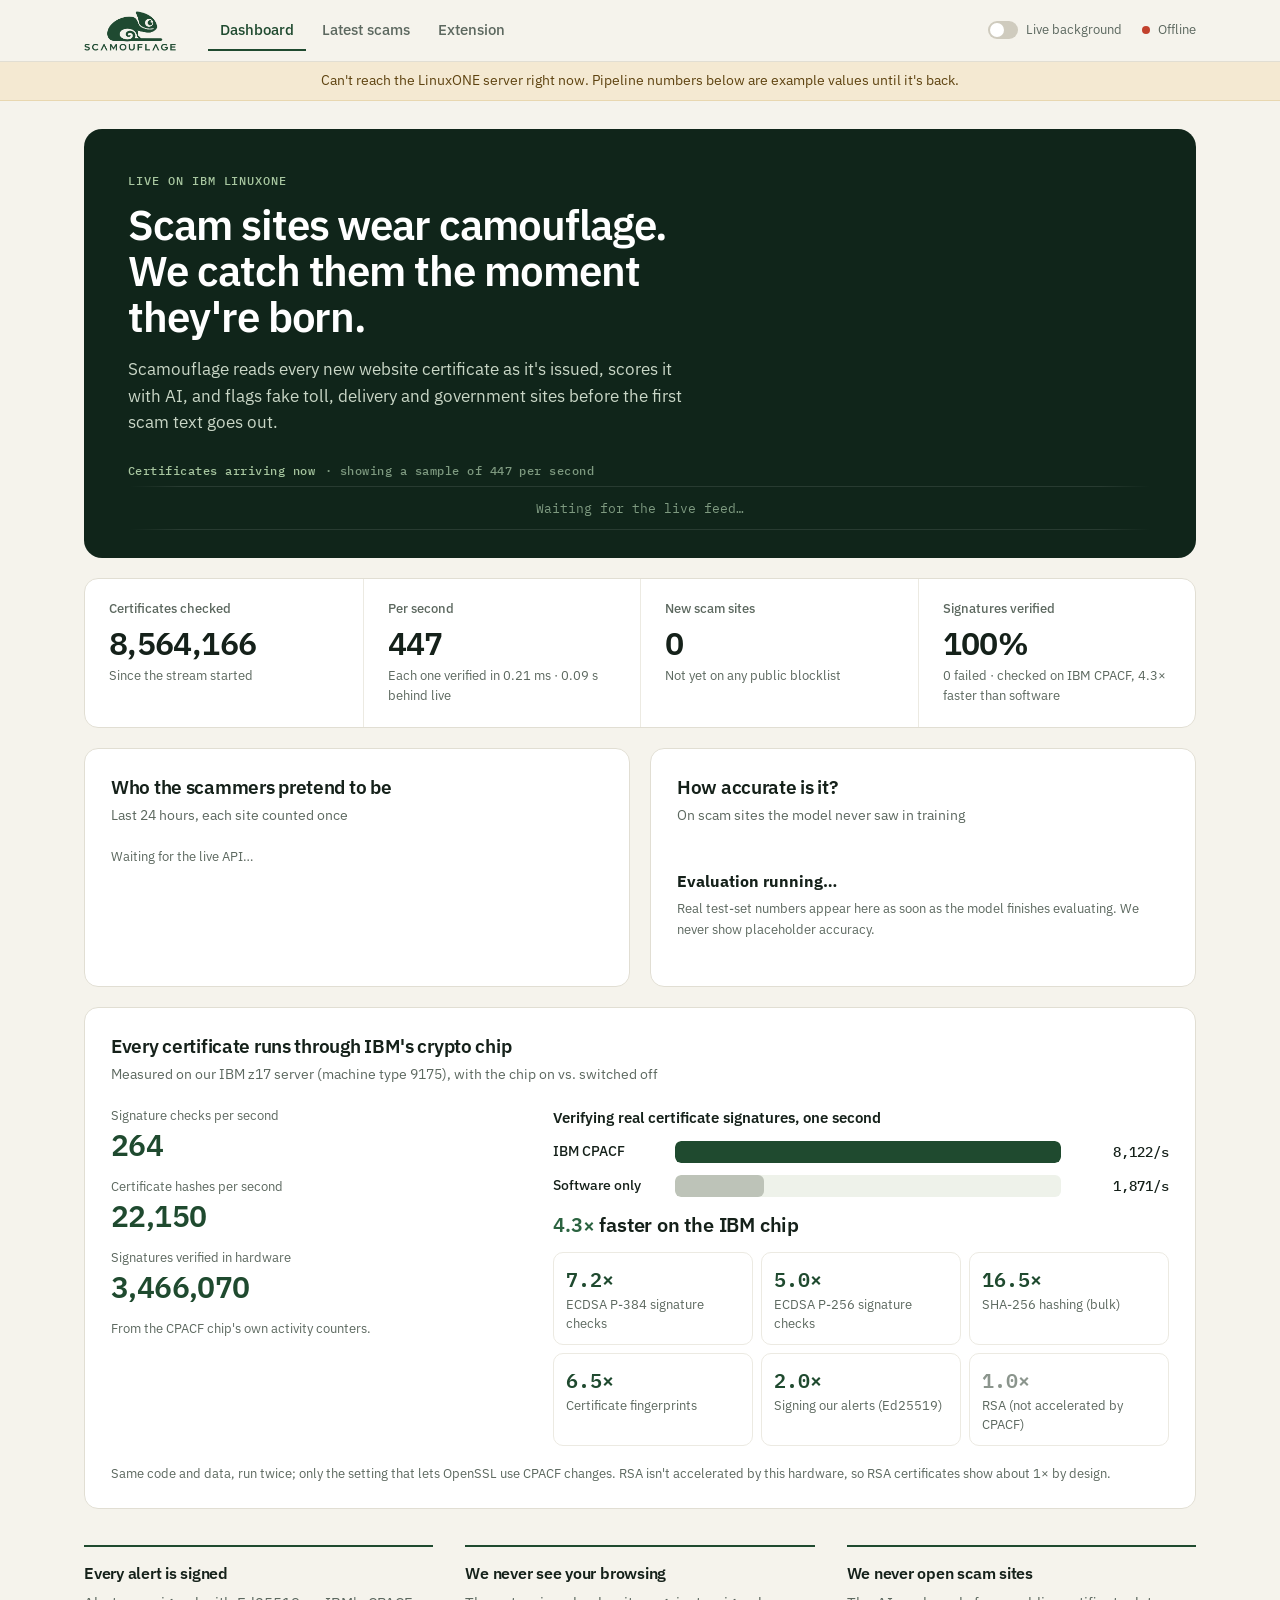
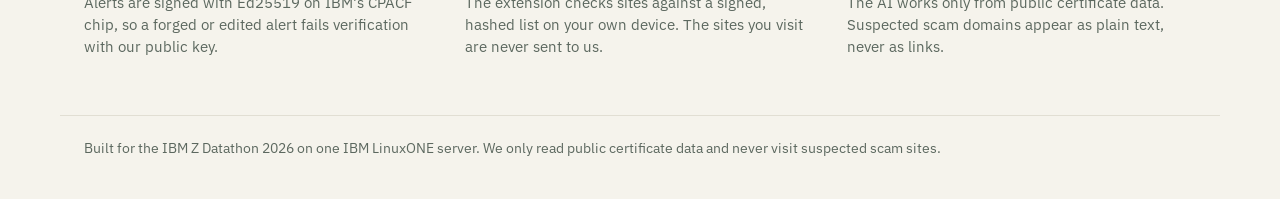
==== dashboard/index.html @ 772601b0 "Dashboard: calmer professional redesign, optional live background Co-authored-by: Cursor <cursoragen" ====
<!doctype html>
<html lang="en">
<head>
  <meta charset="utf-8">
  <meta name="viewport" content="width=device-width, initial-scale=1">
  <title>Scamouflage · Live scam-site detection</title>
  <link rel="preconnect" href="https://fonts.googleapis.com">
  <link rel="preconnect" href="https://fonts.gstatic.com" crossorigin>
  <link href="https://fonts.googleapis.com/css2?family=IBM+Plex+Mono:wght@400;500;600&family=IBM+Plex+Sans:wght@400;500;600;700&display=swap" rel="stylesheet">
  <link rel="stylesheet" href="style.css">
</head>
<body>

<canvas id="wallpaper" class="wallpaper" aria-hidden="true"></canvas>

<header class="topbar">
  <div class="topbar-inner">
    <a class="brand" href="#dashboard" aria-label="Scamouflage home">
      <img src="logo.png" alt="Scamouflage" class="brand-logo" onerror="this.style.display='none'; this.nextElementSibling.hidden=false;">
      <span class="brand-word" hidden>SCAMOUFLAGE</span>
    </a>
    <nav class="tabs" role="tablist" aria-label="Sections">
      <button class="tab-btn" data-tab="dashboard" role="tab">Dashboard</button>
      <button class="tab-btn" data-tab="catches" role="tab">Latest scams</button>
      <button class="tab-btn" data-tab="extension" role="tab">Extension</button>
    </nav>
    <div class="topbar-right">
      <label class="wp-toggle" title="Animated background">
        <input type="checkbox" id="wallpaper-toggle">
        <span class="wp-switch" aria-hidden="true"></span>
        <span>Live background</span>
      </label>
      <div class="status" id="status" title="Connection to the LinuxONE server">
        <span class="dot"></span><span id="status-text">Connecting…</span>
      </div>
    </div>
  </div>
</header>

<div class="offline-banner" id="offline-banner" role="status" hidden>
  Can't reach the LinuxONE server right now. Pipeline numbers below are example values until it's back.
</div>

<main>

  <!-- ============ DASHBOARD ============ -->
  <section class="tab-panel" id="panel-dashboard">

    <section class="hero">
      <div class="hero-copy">
        <p class="eyebrow">Live on IBM LinuxONE</p>
        <h1>Scam sites wear camouflage. We catch them the moment they're born.</h1>
        <p class="lede">Scamouflage reads every new website certificate as it's issued, scores it with AI, and flags fake toll, delivery and government sites before the first scam text goes out.</p>
      </div>

      <article class="catch-card" id="catch-card" hidden aria-live="polite">
        <div class="cc-top">
          <span class="cc-label" id="cc-label">New scam caught</span>
          <span class="cc-time" id="cc-time"></span>
          <span class="tag tag-demo" id="cc-demo" hidden>Demo replay</span>
        </div>
        <div class="cc-main">
          <div class="score-pill high" id="cc-score">–</div>
          <div class="cc-domain" id="cc-domain"></div>
        </div>
        <div class="reasons" id="cc-reasons"></div>
        <div class="cc-foot">
          <span id="cc-stage"></span>
          <span class="seal" id="cc-seal" hidden>Signed on IBM CPACF</span>
          <a id="cc-crtsh" href="#" target="_blank" rel="noopener noreferrer">Certificate record ↗</a>
        </div>
      </article>

      <section class="firehose" aria-label="Live certificate stream">
        <div class="fh-head">
          <span>Certificates arriving now</span>
          <span class="fh-rate" id="fh-rate"></span>
          <span class="tag tag-demo" id="fh-demo" hidden>Demo replay</span>
        </div>
        <div class="fh-strip" id="fh-strip" aria-hidden="true">
          <div class="fh-track" id="fh-track"></div>
          <p class="fh-wait" id="fh-wait">Waiting for the live feed…</p>
        </div>
      </section>
    </section>

    <section class="stats" aria-label="Pipeline">
      <div class="stat">
        <p class="stat-label">Certificates checked</p>
        <p class="stat-value" id="stat-checked">–</p>
        <p class="stat-sub">Since the stream started</p>
      </div>
      <div class="stat">
        <p class="stat-label">Per second</p>
        <p class="stat-value" id="stat-rate">–</p>
        <p class="stat-sub" id="stat-rate-sub">Live from public certificate logs</p>
      </div>
      <div class="stat stat-alert">
        <p class="stat-label">New scam sites</p>
        <p class="stat-value" id="stat-new">–</p>
        <p class="stat-sub" id="stat-known">Not yet on any public blocklist</p>
      </div>
      <div class="stat">
        <p class="stat-label">Signatures verified</p>
        <p class="stat-value" id="stat-hw">–</p>
        <p class="stat-sub" id="stat-hw-sub">Each checked against its issuer</p>
      </div>
    </section>

    <div class="grid-2">
      <article class="card">
        <header class="card-head">
          <h2>Who the scammers pretend to be</h2>
          <p class="card-sub">Last 24 hours, each site counted once</p>
        </header>
        <div id="breakdown" class="breakdown"></div>
      </article>

      <article class="card">
        <header class="card-head">
          <h2>How accurate is it?</h2>
          <p class="card-sub">On scam sites the model never saw in training</p>
        </header>
        <div id="metrics"></div>
      </article>
    </div>

    <article class="card ibm">
      <header class="card-head">
        <h2>Every certificate runs through IBM's crypto chip</h2>
        <p class="card-sub" id="bench-machine">Measured on our server</p>
      </header>

      <div class="ibm-grid">
        <dl class="ibm-live">
          <div>
            <dt>Signature checks per second</dt>
            <dd id="cpacf-verify">–</dd>
          </div>
          <div>
            <dt>Certificate hashes per second</dt>
            <dd id="cpacf-sha">–</dd>
          </div>
          <div>
            <dt>Signatures verified in hardware</dt>
            <dd id="cpacf-total">–</dd>
          </div>
          <p class="fine">From the CPACF chip's own activity counters.</p>
        </dl>

        <div class="compare">
          <p class="compare-title">Verifying real certificate signatures, one second</p>
          <div class="lane">
            <span class="lane-name">IBM CPACF</span>
            <div class="lane-track"><div class="lane-fill on" id="race-on"></div></div>
            <span class="lane-num" id="race-on-num">–</span>
          </div>
          <div class="lane">
            <span class="lane-name">Software only</span>
            <div class="lane-track"><div class="lane-fill off" id="race-off"></div></div>
            <span class="lane-num" id="race-off-num">–</span>
          </div>
          <p class="compare-result"><span id="race-x">–</span> faster on the IBM chip</p>
          <div class="speed-list" id="speed-list"></div>
        </div>
      </div>

      <p class="fine">Same code and data, run twice; only the setting that lets OpenSSL use CPACF changes. RSA isn't accelerated by this hardware, so RSA certificates show about 1× by design.</p>
    </article>

    <section class="trust" aria-label="How we keep it safe">
      <div>
        <h3>Every alert is signed</h3>
        <p>Alerts are signed with Ed25519 on IBM's CPACF chip, so a forged or edited alert fails verification with our public key.</p>
      </div>
      <div>
        <h3>We never see your browsing</h3>
        <p>The extension checks sites against a signed, hashed list on your own device. The sites you visit are never sent to us.</p>
      </div>
      <div>
        <h3>We never open scam sites</h3>
        <p>The AI works only from public certificate data. Suspected scam domains appear as plain text, never as links.</p>
      </div>
    </section>
  </section>

  <!-- ============ LATEST SCAMS ============ -->
  <section class="tab-panel" id="panel-catches" hidden>
    <div class="section-head">
      <div>
        <h2>Latest scams</h2>
        <p>The 15 newest fake toll, delivery and government sites our AI flagged. Shown as plain text: we never open these sites, so you never have to.</p>
      </div>
      <button id="refresh-btn" class="btn btn-ghost" type="button">↻ Refresh</button>
    </div>

    <div class="legend">
      <span class="legend-item"><i class="swatch high"></i>90–100 very likely a scam</span>
      <span class="legend-item"><i class="swatch mid"></i>75–89 very suspicious</span>
      <span class="legend-item"><i class="swatch low"></i>below 75 worth a look</span>
    </div>

    <section class="catch-group" id="group-new" hidden>
      <h3>New catches <span class="group-count" id="count-new">0</span></h3>
      <p class="card-sub">Not on any public scam list when we flagged them.</p>
      <ol id="list-new" class="catch-list"></ol>
    </section>
    <section class="catch-group" id="group-known" hidden>
      <h3>Known scams <span class="group-count" id="count-known">0</span></h3>
      <p class="card-sub">Already on a public scam list when we saw the certificate.</p>
      <ol id="list-known" class="catch-list"></ol>
    </section>
    <p class="empty" id="catch-empty" hidden>Loading…</p>
  </section>

  <!-- ============ EXTENSION ============ -->
  <section class="tab-panel" id="panel-extension" hidden>
    <div class="ext-hero">
      <div class="ext-copy">
        <p class="eyebrow">Free Chrome extension</p>
        <h2>Get warned before you pay a fake toll.</h2>
        <p class="lede">Tap a link in a "you owe a toll" or "your package is held" text, and Scamouflage shows a full-page warning before you can pay, with the reasons the site looks fake. Every check happens on your own device.</p>
        <div class="ext-btns">
          <button id="howto-btn" class="btn btn-primary" type="button">How to install</button>
          <a id="install-btn" class="btn btn-ghost" href="#" target="_blank" rel="noopener" hidden>Download the extension</a>
        </div>
      </div>

      <figure class="ext-shot">
        <img id="ext-shot-img" src="extension-screenshot.png" alt="The Scamouflage warning page" onerror="this.closest('figure').hidden = true;">
        <figcaption>The warning page, shown before a flagged site can be used</figcaption>
      </figure>
    </div>

    <article class="card install" id="install-steps">
      <h3>Install it in Chrome</h3>
      <ol class="install-list">
        <li>Download the <code>extension</code> folder from our project.</li>
        <li>Open <code>chrome://extensions</code> and turn on <strong>Developer mode</strong>.</li>
        <li>Click <strong>Load unpacked</strong> and choose the <code>extension</code> folder.</li>
        <li>Pin Scamouflage to your toolbar.</li>
      </ol>
      <p class="fine">The extension downloads a signed list every 30 minutes and rejects any list that's tampered with or older than the one it has. Demo mode flags a harmless local test page, so a demo never opens a real scam site.</p>
    </article>
  </section>

</main>

<footer class="footer">
  <p>Built for the IBM Z Datathon 2026 on one IBM LinuxONE server. We only read public certificate data and never visit suspected scam sites.</p>
</footer>

<script src="wallpaper.js"></script>
<script src="app.js"></script>
</body>
</html>
---- dashboard/style.css ----
/* Scamouflage dashboard.
 * One family (IBM Plex), one brand color (chameleon forest green), red only for scams.
 * Motion is limited to things that report state: the live ticker, a caught scam, and the
 * optional live background. Everything else is still.
 */
:root {
  --paper:      #F5F3EC;   /* page */
  --surface:    #FFFFFF;
  --ink:        #15211A;
  --muted:      #5C685F;
  --faint:      #8B958D;
  --line:       #E1DED3;
  --line-soft:  #ECEAE2;

  --forest:     #1F4A2F;   /* brand */
  --forest-2:   #2B6340;
  --forest-ink: #10251A;   /* hero band */
  --leaf:       #A8C7A0;   /* text on dark green */
  --mist:       #EEF2EA;

  --risk:       #C2412D;
  --risk-soft:  #F8E4DE;
  --warn:       #9C6A19;
  --warn-soft:  #F4E9D2;
  --ok:         #2F7A4A;
  --ok-soft:    #E0EFE3;

  --sans: "IBM Plex Sans", "Helvetica Neue", Arial, sans-serif;
  --mono: "IBM Plex Mono", ui-monospace, Menlo, Consolas, monospace;
  --r-lg: 14px;
  --r-md: 10px;
  --r-sm: 6px;
}

* { box-sizing: border-box; }
[hidden] { display: none !important; }
html { scroll-behavior: smooth; }
body {
  margin: 0;
  background: var(--paper);
  color: var(--ink);
  font: 16px/1.55 var(--sans);
  -webkit-font-smoothing: antialiased;
}
a { color: var(--forest-2); }
h1, h2, h3, h4 { margin: 0; font-weight: 600; letter-spacing: -0.015em; color: var(--ink); }
p { margin: 0; }
.fine { font-size: 13px; color: var(--muted); }
.eyebrow {
  font: 500 12px var(--mono);
  letter-spacing: 0.08em;
  text-transform: uppercase;
  color: var(--leaf);
  margin-bottom: 14px;
}

/* ---------- Optional live background ---------- */
.wallpaper {
  position: fixed; inset: 0;
  width: 100%; height: 100%;
  z-index: 0;
  pointer-events: none;
  opacity: 0;
  transition: opacity 0.6s ease;
}
body.wallpaper-on .wallpaper { opacity: 1; }
.topbar, .offline-banner, main, .footer { position: relative; z-index: 1; }

/* ---------- Top bar ---------- */
.topbar {
  position: sticky; top: 0; z-index: 10;
  background: rgba(245, 243, 236, 0.94);
  border-bottom: 1px solid var(--line);
}
.topbar-inner {
  max-width: 1160px; margin: 0 auto; padding: 10px 24px;
  display: flex; align-items: center; gap: 32px;
}
.brand { display: flex; align-items: center; text-decoration: none; }
.brand-logo { height: 40px; width: auto; display: block; }
.brand-word { font: 600 15px var(--sans); letter-spacing: 0.24em; color: var(--forest); }

.tabs { display: flex; gap: 4px; }
.tab-btn {
  border: 0; background: transparent; cursor: pointer;
  font: 500 14.5px var(--sans); color: var(--muted);
  padding: 10px 12px;
  border-bottom: 2px solid transparent;
}
.tab-btn:hover { color: var(--ink); }
.tab-btn.active { color: var(--forest); border-bottom-color: var(--forest); }
.tab-btn:focus-visible, .btn:focus-visible, .wp-toggle input:focus-visible + .wp-switch {
  outline: 2px solid var(--forest-2); outline-offset: 2px;
}

.topbar-right { margin-left: auto; display: flex; align-items: center; gap: 20px; }
.status { display: flex; align-items: center; gap: 8px; font-size: 13px; color: var(--muted); white-space: nowrap; }
.dot { width: 8px; height: 8px; border-radius: 50%; background: var(--warn); }
.status.live .dot { background: var(--ok); }
.status.offline .dot { background: var(--risk); }

.wp-toggle { display: flex; align-items: center; gap: 8px; font-size: 13px; color: var(--muted); cursor: pointer; user-select: none; }
.wp-toggle input { position: absolute; opacity: 0; pointer-events: none; }
.wp-switch {
  position: relative; width: 30px; height: 18px; border-radius: 999px;
  background: #CFCBBE; transition: background 0.15s;
}
.wp-switch::after {
  content: ""; position: absolute; top: 2px; left: 2px;
  width: 14px; height: 14px; border-radius: 50%; background: #fff;
  transition: transform 0.15s;
}
.wp-toggle input:checked + .wp-switch { background: var(--forest-2); }
.wp-toggle input:checked + .wp-switch::after { transform: translateX(12px); }

.offline-banner {
  background: var(--warn-soft); color: #5E4310;
  border-bottom: 1px solid #E8D7B0;
  text-align: center; font-size: 14px; padding: 8px 16px;
}

/* ---------- Layout ---------- */
main { max-width: 1160px; margin: 0 auto; padding: 28px 24px 56px; }
.card {
  background: var(--surface);
  border: 1px solid var(--line);
  border-radius: var(--r-lg);
  padding: 24px 26px;
}
.card-head { margin-bottom: 20px; }
.card-head h2 { font-size: 19px; }
.card-sub { font-size: 14px; color: var(--muted); margin-top: 3px; }
.grid-2 { display: grid; grid-template-columns: 1fr 1fr; gap: 20px; margin: 20px 0; }

/* ---------- Hero ---------- */
.hero {
  display: grid;
  grid-template-columns: minmax(0, 1.45fr) minmax(0, 1fr);
  gap: 28px 44px;
  align-items: center;
  background: var(--forest-ink);
  color: #fff;
  border-radius: 18px;
  padding: 44px 44px 28px;
}
.hero h1 {
  color: #fff;
  font-size: clamp(30px, 3.3vw, 42px);
  line-height: 1.1;
  letter-spacing: -0.025em;
  margin-bottom: 16px;
}
.lede { font-size: 17px; color: #C9D6C6; max-width: 560px; }
.hero .firehose { grid-column: 1 / -1; }

/* Latest catch, inside the hero */
.catch-card {
  background: var(--surface); color: var(--ink);
  border-radius: var(--r-lg);
  padding: 18px 20px;
  border-top: 4px solid var(--risk);
}
.catch-card.known { border-top-color: var(--warn); }
.catch-card.snap { animation: arrive 0.35s ease-out; }
@keyframes arrive { from { opacity: 0.4; transform: translateY(-4px); } to { opacity: 1; transform: none; } }
.cc-top { display: flex; align-items: baseline; gap: 10px; margin-bottom: 12px; }
.cc-label { font: 600 12px var(--mono); letter-spacing: 0.06em; text-transform: uppercase; color: var(--risk); }
.catch-card.known .cc-label { color: var(--warn); }
.cc-time { font-size: 13px; color: var(--muted); }
.cc-main { display: flex; align-items: center; gap: 14px; margin-bottom: 12px; }
.cc-domain { font: 600 17px/1.3 var(--mono); color: var(--ink); overflow-wrap: anywhere; }
.cc-foot { display: flex; flex-wrap: wrap; align-items: center; gap: 8px 16px; margin-top: 14px; font-size: 13px; color: var(--muted); }
.cc-foot a { text-decoration: none; font-weight: 500; margin-left: auto; }
.seal { font-size: 12px; font-weight: 600; color: var(--ok); background: var(--ok-soft); padding: 2px 8px; border-radius: var(--r-sm); }

/* Ticker of certificates arriving */
.fh-head {
  display: flex; align-items: center; gap: 10px;
  font: 500 12px var(--mono); letter-spacing: 0.04em; color: var(--leaf);
  margin-bottom: 8px;
}
.fh-rate { color: #7E9A80; }
.fh-strip {
  position: relative; height: 44px; overflow: hidden;
  border-top: 1px solid rgba(255, 255, 255, 0.1);
  border-bottom: 1px solid rgba(255, 255, 255, 0.1);
  -webkit-mask-image: linear-gradient(90deg, transparent 0, #000 5%, #000 95%, transparent 100%);
          mask-image: linear-gradient(90deg, transparent 0, #000 5%, #000 95%, transparent 100%);
}
.fh-track { position: absolute; top: 0; left: 0; height: 100%; display: flex; align-items: center; gap: 22px; will-change: transform; white-space: nowrap; }
.fh-item { font: 400 13px var(--mono); color: #6F8C73; }
.fh-item.caught {
  color: #fff; font-weight: 600;
  background: var(--risk); padding: 3px 10px; border-radius: var(--r-sm);
}
.fh-wait { position: absolute; inset: 0; display: grid; place-items: center; margin: 0; font: 13px var(--mono); color: #7E9A80; }

/* ---------- Stats strip ---------- */
.stats {
  display: grid; grid-template-columns: repeat(4, 1fr);
  background: var(--surface);
  border: 1px solid var(--line);
  border-radius: var(--r-lg);
  margin-top: 20px;
}
.stat { padding: 20px 24px; }
.stat + .stat { border-left: 1px solid var(--line-soft); }
.stat-label { font-size: 13px; font-weight: 500; color: var(--muted); }
.stat-value {
  font: 600 32px/1.15 var(--sans); letter-spacing: -0.02em;
  color: var(--ink); margin: 6px 0 4px;
  font-variant-numeric: tabular-nums;
}
.stat-value.hot { color: var(--risk); }
.stat-sub { font-size: 13px; color: var(--muted); }

/* ---------- Score pill and reasons ---------- */
.score-pill {
  flex: none; width: 46px; height: 46px; border-radius: var(--r-md);
  display: grid; place-items: center;
  font: 600 18px var(--mono);
}
.score-pill.high { background: var(--risk-soft); color: var(--risk); }
.score-pill.mid  { background: var(--warn-soft); color: var(--warn); }
.score-pill.low  { background: var(--mist); color: var(--forest); }
.reasons { display: flex; flex-wrap: wrap; gap: 6px; }
.reason { font-size: 13px; background: var(--paper); color: var(--ink); border: 1px solid var(--line); padding: 3px 10px; border-radius: var(--r-sm); }

/* ---------- Breakdown ---------- */
.breakdown { display: grid; gap: 16px; }
.bd-total { display: flex; align-items: baseline; gap: 10px; padding-bottom: 14px; border-bottom: 1px solid var(--line-soft); }
.bd-total-num { font: 600 34px/1 var(--sans); letter-spacing: -0.02em; color: var(--ink); font-variant-numeric: tabular-nums; }
.bd-total-label { font-size: 14px; color: var(--muted); }
.bd-row { display: grid; gap: 6px; }
.bd-top { display: flex; justify-content: space-between; align-items: baseline; }
.bd-name { font-weight: 600; font-size: 14.5px; }
.bd-num { font: 600 14px var(--mono); font-variant-numeric: tabular-nums; }
.bd-track { height: 8px; background: var(--mist); border-radius: 4px; overflow: hidden; }
.bd-fill { height: 100%; background: var(--forest); border-radius: 4px; }
.bd-example { font: 12.5px var(--mono); color: var(--faint); overflow-wrap: anywhere; }
.bd-other, .bd-empty { font-size: 13px; color: var(--muted); }

/* ---------- Accuracy ---------- */
.metrics { display: grid; grid-template-columns: 1fr 1fr; gap: 12px; }
.metric { border: 1px solid var(--line-soft); border-radius: var(--r-md); padding: 14px 16px; }
.metric-value { font: 600 28px/1.15 var(--sans); letter-spacing: -0.02em; color: var(--forest); font-variant-numeric: tabular-nums; }
.metric-label { font-size: 14px; font-weight: 500; margin-top: 2px; }
.metric-tech { font-size: 12.5px; color: var(--muted); }
.metric-hero { background: var(--forest); border: 0; margin-bottom: 12px; }
.metric-hero .metric-value { color: #fff; font-size: 36px; }
.metric-hero .metric-label { color: #E3ECDF; }
.metric-hero .metric-tech { color: var(--leaf); }
.eval-pending { display: grid; gap: 6px; padding: 22px 0; color: var(--muted); }
.eval-pending strong { color: var(--ink); font-size: 16px; }
.spinner { display: none; }
.baseline-wrap { margin-top: 14px; display: grid; gap: 6px; }
.baseline-table { width: 100%; border-collapse: collapse; font-size: 13.5px; }
.baseline-table th { text-align: left; font-weight: 500; color: var(--muted); font-size: 12px; padding: 6px 8px; border-bottom: 1px solid var(--line); }
.baseline-table td { padding: 8px; border-bottom: 1px solid var(--line-soft); font-variant-numeric: tabular-nums; }
.baseline-table tr.ours td { font-weight: 600; color: var(--forest); }

/* ---------- IBM ---------- */
.ibm-grid { display: grid; grid-template-columns: minmax(0, 0.8fr) minmax(0, 1.2fr); gap: 32px; margin-bottom: 18px; }
.ibm-live { margin: 0; display: grid; gap: 16px; align-content: start; }
.ibm-live dt { font-size: 13px; color: var(--muted); }
.ibm-live dd { margin: 2px 0 0; font: 600 30px/1.1 var(--sans); letter-spacing: -0.02em; color: var(--forest); font-variant-numeric: tabular-nums; }
.compare { display: grid; gap: 12px; align-content: start; }
.compare-title { font-weight: 600; font-size: 15px; }
.lane { display: grid; grid-template-columns: 110px 1fr 96px; gap: 12px; align-items: center; }
.lane-name { font-size: 14px; font-weight: 500; }
.lane-track { height: 22px; background: var(--mist); border-radius: var(--r-sm); overflow: hidden; }
.lane-fill { height: 100%; width: 0; border-radius: var(--r-sm); }
.lane-fill.on { background: var(--forest); }
.lane-fill.off { background: #BDC3B8; }
.lane-num { text-align: right; font: 500 14px var(--mono); font-variant-numeric: tabular-nums; }
.compare-result { font-size: 20px; font-weight: 600; letter-spacing: -0.01em; }
.compare-result span { color: var(--forest-2); }
.speed-list { display: grid; grid-template-columns: repeat(auto-fill, minmax(150px, 1fr)); gap: 8px; }
.speed-item { border: 1px solid var(--line-soft); border-radius: var(--r-md); padding: 10px 12px; }
.speed-item .sx { font: 600 20px var(--mono); color: var(--forest); }
.speed-item .sl { font-size: 12.5px; color: var(--muted); }
.speed-item.flat .sx { color: var(--faint); }

/* ---------- Trust ---------- */
.trust { display: grid; grid-template-columns: repeat(3, 1fr); gap: 32px; margin-top: 36px; }
.trust > div { border-top: 2px solid var(--forest); padding-top: 14px; }
.trust h3 { font-size: 16px; margin-bottom: 6px; }
.trust p { font-size: 14.5px; color: var(--muted); }

/* ---------- Tags ---------- */
.tag { font: 600 11px var(--mono); letter-spacing: 0.04em; padding: 2px 8px; border-radius: var(--r-sm); white-space: nowrap; }
.tag-demo { color: #5E4310; background: var(--warn-soft); }

/* ---------- Latest scams ---------- */
.section-head { display: flex; justify-content: space-between; align-items: flex-end; gap: 16px; margin-bottom: 18px; }
.section-head h2 { font-size: 30px; letter-spacing: -0.02em; margin-bottom: 6px; }
.section-head p { color: var(--muted); max-width: 640px; }
.legend { display: flex; flex-wrap: wrap; gap: 18px; font-size: 13px; color: var(--muted); margin-bottom: 22px; }
.legend-item { display: flex; align-items: center; gap: 6px; }
.swatch { width: 10px; height: 10px; border-radius: 3px; display: inline-block; }
.swatch.high { background: var(--risk); } .swatch.mid { background: var(--warn); } .swatch.low { background: var(--leaf); }

.catch-group { margin-bottom: 30px; }
.catch-group h3 { font-size: 18px; display: flex; align-items: center; gap: 8px; }
.group-count { font: 500 12px var(--mono); background: var(--mist); color: var(--forest); padding: 2px 8px; border-radius: var(--r-sm); }
.catch-group .card-sub { margin-bottom: 12px; }
.catch-list {
  list-style: none; padding: 0; margin: 0;
  background: var(--surface); border: 1px solid var(--line); border-radius: var(--r-lg);
}
.catch + .catch { border-top: 1px solid var(--line-soft); }
.catch-main { display: grid; grid-template-columns: 46px 1fr; align-items: center; gap: 16px; padding: 16px 20px 6px; }
.catch-domain { font: 500 15px var(--mono); overflow-wrap: anywhere; }
.catch-meta { font-size: 13px; color: var(--muted); margin-top: 3px; display: flex; gap: 10px; flex-wrap: wrap; align-items: center; }
.cat-chip { font-size: 12px; font-weight: 600; color: var(--forest); }
.stage-chip { font-size: 12px; font-weight: 600; }
.stage-chip.known { color: var(--warn); }
.stage-chip.new { color: var(--risk); }
.catch-detail { padding: 6px 20px 16px 82px; display: grid; gap: 10px; }
.detail-links { display: flex; flex-wrap: wrap; gap: 6px 18px; font-size: 13px; color: var(--muted); }
.detail-links a { text-decoration: none; font-weight: 500; }
.empty { text-align: center; color: var(--muted); padding: 40px 0; }

/* ---------- Buttons ---------- */
.btn {
  display: inline-flex; align-items: center; justify-content: center; gap: 8px;
  font: 600 15px var(--sans); border-radius: var(--r-sm); padding: 11px 18px;
  cursor: pointer; text-decoration: none; border: 1px solid transparent;
}
.btn-primary { background: var(--forest); color: #fff; }
.btn-primary:hover { background: var(--forest-2); }
.btn-ghost { background: var(--surface); color: var(--forest); border-color: var(--line); }
.btn-ghost:hover { border-color: var(--forest-2); }
.btn:disabled { opacity: 0.6; cursor: default; }

/* ---------- Extension ---------- */
.ext-hero { display: grid; grid-template-columns: minmax(0, 1fr) minmax(0, 1.1fr); gap: 48px; align-items: center; margin: 12px 0 28px; }
.ext-copy .eyebrow { color: var(--forest-2); }
.ext-copy h2 { font-size: clamp(30px, 3.6vw, 44px); line-height: 1.08; letter-spacing: -0.025em; margin-bottom: 16px; }
.ext-copy .lede { color: var(--muted); }
.ext-btns { display: flex; gap: 10px; flex-wrap: wrap; margin-top: 24px; }
.ext-shot { margin: 0; }
.ext-shot img { width: 100%; display: block; border-radius: var(--r-lg); border: 1px solid var(--line); }
.ext-shot figcaption { font-size: 13px; color: var(--muted); margin-top: 10px; }
.install h3 { font-size: 19px; margin-bottom: 12px; }
.install-list { margin: 0 0 14px; padding-left: 22px; display: grid; gap: 8px; }
.install-list code, .install code { font: 500 13.5px var(--mono); background: var(--mist); padding: 1px 6px; border-radius: 4px; }

/* ---------- Footer ---------- */
.footer { max-width: 1160px; margin: 0 auto; padding: 22px 24px 40px; border-top: 1px solid var(--line); color: var(--muted); font-size: 13.5px; }

/* ---------- Responsive ---------- */
@media (max-width: 960px) {
  .hero, .grid-2, .ibm-grid, .ext-hero { grid-template-columns: 1fr; }
  .hero { padding: 32px 26px 22px; }
  .stats { grid-template-columns: repeat(2, 1fr); }
  .stat:nth-child(3) { border-left: 0; }
  .stat:nth-child(n+3) { border-top: 1px solid var(--line-soft); }
  .trust { grid-template-columns: 1fr; gap: 20px; }
}
@media (max-width: 680px) {
  .topbar-inner { flex-wrap: wrap; gap: 6px 16px; padding: 8px 16px; }
  .tabs { order: 3; width: 100%; }
  .tab-btn { flex: 1; padding: 8px 4px; font-size: 13.5px; }
  .wp-toggle span:last-child { display: none; }
  main { padding: 20px 16px 40px; }
  .stat-value { font-size: 26px; }
  .metrics { grid-template-columns: 1fr; }
  .lane { grid-template-columns: 84px 1fr 76px; }
  .catch-detail { padding: 4px 16px 14px; }
  .section-head { flex-direction: column; align-items: flex-start; }
}
@media (prefers-reduced-motion: reduce) {
  .catch-card.snap { animation: none; }
  .wallpaper { transition: none; }
}
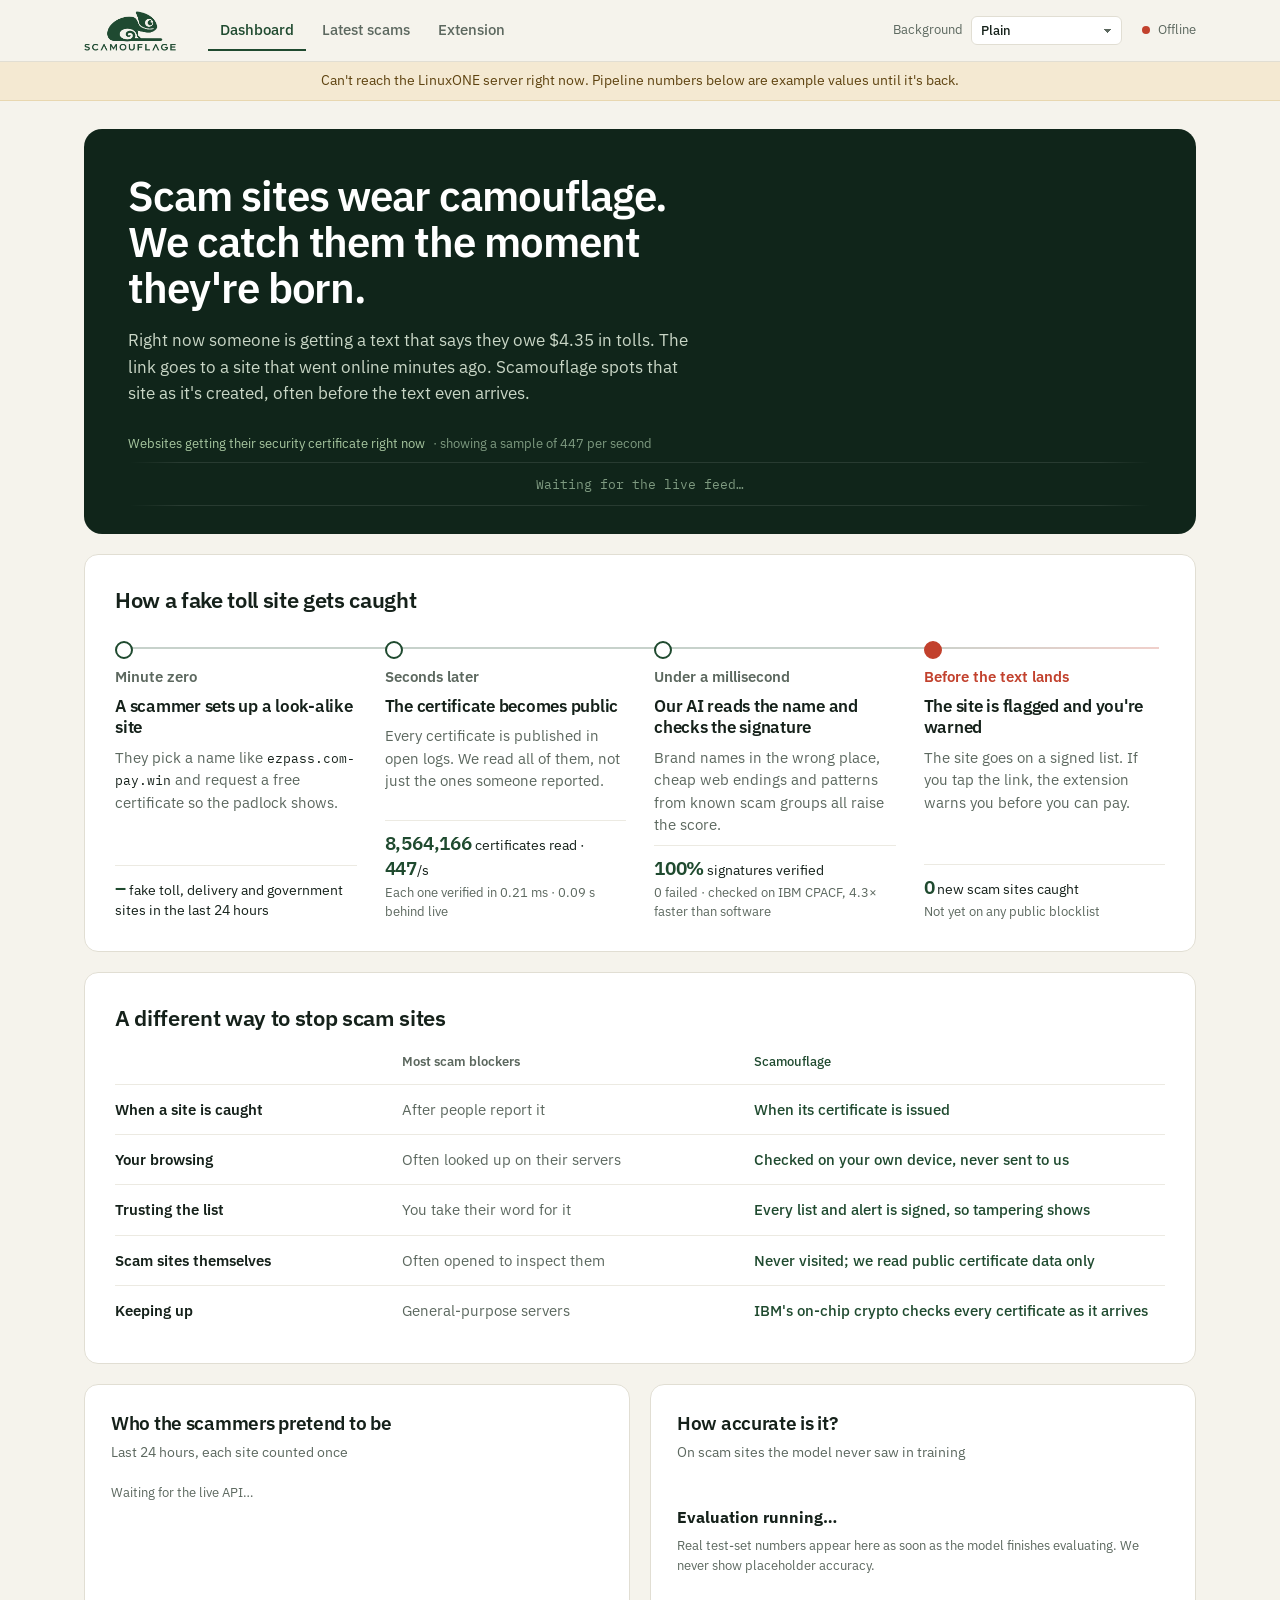
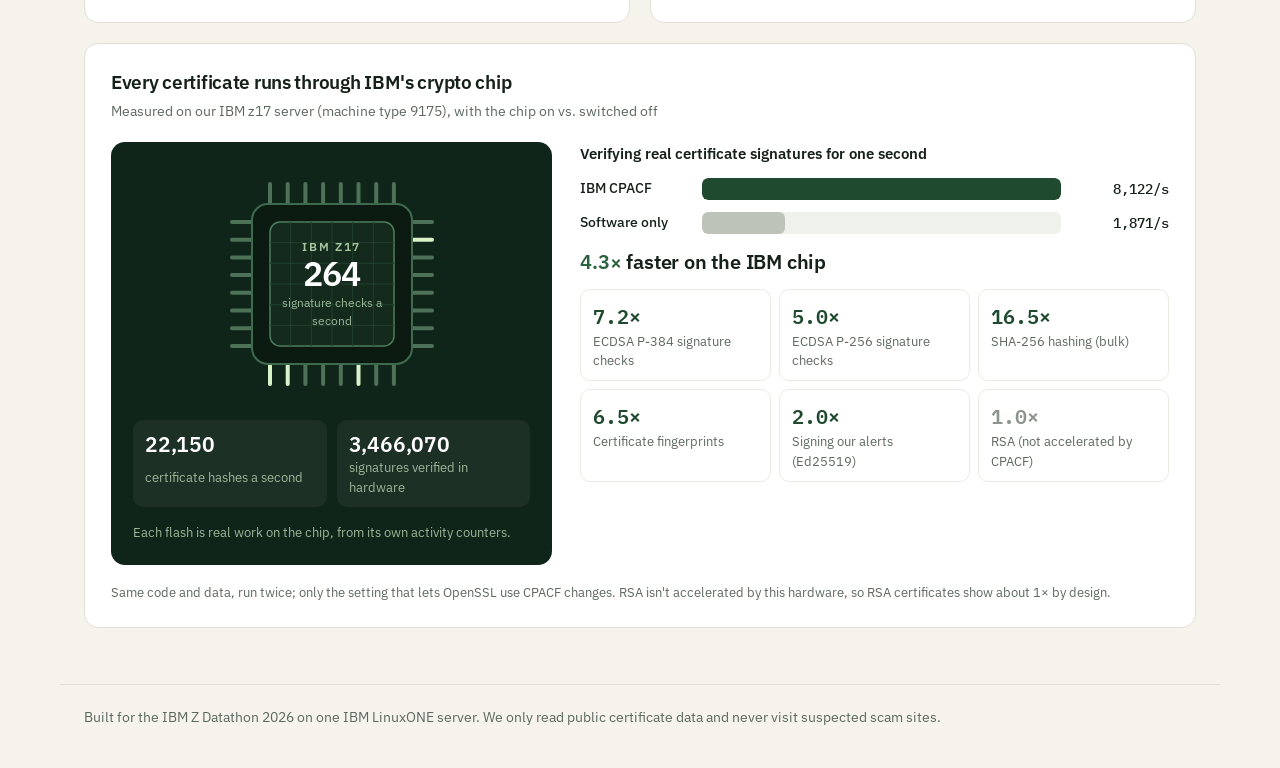
==== commit 8d8f62db: "Dashboard: story timeline, plain-language catch card, chip animation, live video backgrounds Co-auth" ====
--- a/dashboard/index.html
+++ b/dashboard/index.html
@@ -12,6 +12,8 @@
 <body>
 
 <canvas id="wallpaper" class="wallpaper" aria-hidden="true"></canvas>
+<video id="wallpaper-video" class="wallpaper-video" muted loop playsinline aria-hidden="true"></video>
+<div class="wallpaper-scrim" aria-hidden="true"></div>
 
 <header class="topbar">
   <div class="topbar-inner">
@@ -25,10 +27,15 @@
       <button class="tab-btn" data-tab="extension" role="tab">Extension</button>
     </nav>
     <div class="topbar-right">
-      <label class="wp-toggle" title="Animated background">
-        <input type="checkbox" id="wallpaper-toggle">
-        <span class="wp-switch" aria-hidden="true"></span>
-        <span>Live background</span>
+      <label class="wp-picker">
+        <span>Background</span>
+        <select id="wallpaper-select">
+          <option value="off">Plain</option>
+          <option value="forest">Forest (live)</option>
+          <option value="city">City at night (live)</option>
+          <option value="abstract">Abstract light (live)</option>
+          <option value="constellation">Constellation</option>
+        </select>
       </label>
       <div class="status" id="status" title="Connection to the LinuxONE server">
         <span class="dot"></span><span id="status-text">Connecting…</span>
@@ -48,35 +55,31 @@
 
     <section class="hero">
       <div class="hero-copy">
-        <p class="eyebrow">Live on IBM LinuxONE</p>
         <h1>Scam sites wear camouflage. We catch them the moment they're born.</h1>
-        <p class="lede">Scamouflage reads every new website certificate as it's issued, scores it with AI, and flags fake toll, delivery and government sites before the first scam text goes out.</p>
+        <p class="lede">Right now someone is getting a text that says they owe $4.35 in tolls. The link goes to a site that went online minutes ago. Scamouflage spots that site as it's created, often before the text even arrives.</p>
       </div>
 
       <article class="catch-card" id="catch-card" hidden aria-live="polite">
-        <div class="cc-top">
-          <span class="cc-label" id="cc-label">New scam caught</span>
-          <span class="cc-time" id="cc-time"></span>
-          <span class="tag tag-demo" id="cc-demo" hidden>Demo replay</span>
-        </div>
-        <div class="cc-main">
-          <div class="score-pill high" id="cc-score">–</div>
-          <div class="cc-domain" id="cc-domain"></div>
-        </div>
-        <div class="reasons" id="cc-reasons"></div>
-        <div class="cc-foot">
-          <span id="cc-stage"></span>
-          <span class="seal" id="cc-seal" hidden>Signed on IBM CPACF</span>
-          <a id="cc-crtsh" href="#" target="_blank" rel="noopener noreferrer">Certificate record ↗</a>
-        </div>
+        <p class="cc-kicker"><span id="cc-label">Just caught</span> <span class="cc-time" id="cc-time"></span> <span class="tag tag-demo" id="cc-demo" hidden>Demo replay</span></p>
+        <h2 class="cc-headline" id="cc-headline">A likely scam site</h2>
+        <p class="cc-domain" id="cc-domain"></p>
+        <div class="cc-score">
+          <span class="cc-score-num" id="cc-score">–</span><span class="cc-score-of">/ 100</span>
+          <div class="cc-score-bar"><i id="cc-score-fill"></i></div>
+        </div>
+        <ul class="cc-reasons" id="cc-reasons"></ul>
+        <p class="cc-foot">
+          <span><span id="cc-stage"></span><span class="cc-seal" id="cc-seal" hidden> · signed on IBM CPACF</span></span>
+          <a id="cc-crtsh" href="#" target="_blank" rel="noopener noreferrer">See the certificate ↗</a>
+        </p>
       </article>
 
       <section class="firehose" aria-label="Live certificate stream">
-        <div class="fh-head">
-          <span>Certificates arriving now</span>
+        <p class="fh-head">
+          <span>Websites getting their security certificate right now</span>
           <span class="fh-rate" id="fh-rate"></span>
           <span class="tag tag-demo" id="fh-demo" hidden>Demo replay</span>
-        </div>
+        </p>
         <div class="fh-strip" id="fh-strip" aria-hidden="true">
           <div class="fh-track" id="fh-track"></div>
           <p class="fh-wait" id="fh-wait">Waiting for the live feed…</p>
@@ -84,26 +87,71 @@
       </section>
     </section>
 
-    <section class="stats" aria-label="Pipeline">
-      <div class="stat">
-        <p class="stat-label">Certificates checked</p>
-        <p class="stat-value" id="stat-checked">–</p>
-        <p class="stat-sub">Since the stream started</p>
-      </div>
-      <div class="stat">
-        <p class="stat-label">Per second</p>
-        <p class="stat-value" id="stat-rate">–</p>
-        <p class="stat-sub" id="stat-rate-sub">Live from public certificate logs</p>
-      </div>
-      <div class="stat stat-alert">
-        <p class="stat-label">New scam sites</p>
-        <p class="stat-value" id="stat-new">–</p>
-        <p class="stat-sub" id="stat-known">Not yet on any public blocklist</p>
-      </div>
-      <div class="stat">
-        <p class="stat-label">Signatures verified</p>
-        <p class="stat-value" id="stat-hw">–</p>
-        <p class="stat-sub" id="stat-hw-sub">Each checked against its issuer</p>
+    <!-- The story, with live numbers in each step -->
+    <section class="story card" aria-labelledby="story-title">
+      <h2 id="story-title">How a fake toll site gets caught</h2>
+      <ol class="story-steps">
+        <li>
+          <p class="story-when">Minute zero</p>
+          <h3>A scammer sets up a look-alike site</h3>
+          <p>They pick a name like <span class="mono">ezpass.com-pay.win</span> and request a free certificate so the padlock shows.</p>
+          <p class="story-live"><strong id="story-24h">–</strong> fake toll, delivery and government sites in the last 24 hours</p>
+        </li>
+        <li>
+          <p class="story-when">Seconds later</p>
+          <h3>The certificate becomes public</h3>
+          <p>Every certificate is published in open logs. We read all of them, not just the ones someone reported.</p>
+          <p class="story-live"><strong id="stat-checked">–</strong> certificates read · <strong id="stat-rate">–</strong>/s <span class="story-sub" id="stat-rate-sub"></span></p>
+        </li>
+        <li>
+          <p class="story-when">Under a millisecond</p>
+          <h3>Our AI reads the name and checks the signature</h3>
+          <p>Brand names in the wrong place, cheap web endings and patterns from known scam groups all raise the score.</p>
+          <p class="story-live"><strong id="stat-hw">–</strong> signatures verified <span class="story-sub" id="stat-hw-sub"></span></p>
+        </li>
+        <li>
+          <p class="story-when">Before the text lands</p>
+          <h3>The site is flagged and you're warned</h3>
+          <p>The site goes on a signed list. If you tap the link, the extension warns you before you can pay.</p>
+          <p class="story-live"><strong class="hot" id="stat-new">–</strong> new scam sites caught <span class="story-sub" id="stat-known"></span></p>
+        </li>
+      </ol>
+    </section>
+
+    <!-- How this differs from the usual approach, in plain words -->
+    <section class="compare-approach card" aria-labelledby="approach-title">
+      <h2 id="approach-title">A different way to stop scam sites</h2>
+      <div class="approach-table" role="table">
+        <div class="approach-row approach-head" role="row">
+          <span role="columnheader"></span>
+          <span role="columnheader">Most scam blockers</span>
+          <span role="columnheader">Scamouflage</span>
+        </div>
+        <div class="approach-row" role="row">
+          <span role="rowheader">When a site is caught</span>
+          <span role="cell">After people report it</span>
+          <span role="cell">When its certificate is issued</span>
+        </div>
+        <div class="approach-row" role="row">
+          <span role="rowheader">Your browsing</span>
+          <span role="cell">Often looked up on their servers</span>
+          <span role="cell">Checked on your own device, never sent to us</span>
+        </div>
+        <div class="approach-row" role="row">
+          <span role="rowheader">Trusting the list</span>
+          <span role="cell">You take their word for it</span>
+          <span role="cell">Every list and alert is signed, so tampering shows</span>
+        </div>
+        <div class="approach-row" role="row">
+          <span role="rowheader">Scam sites themselves</span>
+          <span role="cell">Often opened to inspect them</span>
+          <span role="cell">Never visited; we read public certificate data only</span>
+        </div>
+        <div class="approach-row" role="row">
+          <span role="rowheader">Keeping up</span>
+          <span role="cell">General-purpose servers</span>
+          <span role="cell">IBM's on-chip crypto checks every certificate as it arrives</span>
+        </div>
       </div>
     </section>
 
@@ -132,24 +180,30 @@
       </header>
 
       <div class="ibm-grid">
-        <dl class="ibm-live">
-          <div>
-            <dt>Signature checks per second</dt>
-            <dd id="cpacf-verify">–</dd>
-          </div>
-          <div>
-            <dt>Certificate hashes per second</dt>
-            <dd id="cpacf-sha">–</dd>
-          </div>
-          <div>
-            <dt>Signatures verified in hardware</dt>
-            <dd id="cpacf-total">–</dd>
-          </div>
-          <p class="fine">From the CPACF chip's own activity counters.</p>
-        </dl>
+        <div class="chip-panel">
+          <div class="chip-wrap">
+            <svg class="chip-svg" viewBox="0 0 240 240" aria-hidden="true">
+              <g class="pins"></g>
+              <rect x="40" y="40" width="160" height="160" rx="16" class="chip-body"/>
+              <rect x="58" y="58" width="124" height="124" rx="10" class="chip-die"/>
+              <g class="chip-grid"></g>
+              <rect x="58" y="58" width="124" height="124" rx="10" class="chip-glow"/>
+            </svg>
+            <div class="chip-label">
+              <div class="chip-name" id="chip-name">IBM Z</div>
+              <div class="chip-live" id="cpacf-verify">–</div>
+              <div class="chip-unit">signature checks a second</div>
+            </div>
+          </div>
+          <div class="chip-counters">
+            <div><span class="chip-num" id="cpacf-sha">–</span><span>certificate hashes a second</span></div>
+            <div><span class="chip-num" id="cpacf-total">–</span><span>signatures verified in hardware</span></div>
+          </div>
+          <p class="chip-foot">Each flash is real work on the chip, from its own activity counters.</p>
+        </div>
 
         <div class="compare">
-          <p class="compare-title">Verifying real certificate signatures, one second</p>
+          <p class="compare-title">Verifying real certificate signatures for one second</p>
           <div class="lane">
             <span class="lane-name">IBM CPACF</span>
             <div class="lane-track"><div class="lane-fill on" id="race-on"></div></div>
@@ -167,21 +221,6 @@
 
       <p class="fine">Same code and data, run twice; only the setting that lets OpenSSL use CPACF changes. RSA isn't accelerated by this hardware, so RSA certificates show about 1× by design.</p>
     </article>
-
-    <section class="trust" aria-label="How we keep it safe">
-      <div>
-        <h3>Every alert is signed</h3>
-        <p>Alerts are signed with Ed25519 on IBM's CPACF chip, so a forged or edited alert fails verification with our public key.</p>
-      </div>
-      <div>
-        <h3>We never see your browsing</h3>
-        <p>The extension checks sites against a signed, hashed list on your own device. The sites you visit are never sent to us.</p>
-      </div>
-      <div>
-        <h3>We never open scam sites</h3>
-        <p>The AI works only from public certificate data. Suspected scam domains appear as plain text, never as links.</p>
-      </div>
-    </section>
   </section>
 
   <!-- ============ LATEST SCAMS ============ -->
@@ -248,6 +287,7 @@
 
 <footer class="footer">
   <p>Built for the IBM Z Datathon 2026 on one IBM LinuxONE server. We only read public certificate data and never visit suspected scam sites.</p>
+  <a class="wallpaper-credit" id="wallpaper-credit" href="#" target="_blank" rel="noopener noreferrer" hidden></a>
 </footer>
 
 <script src="wallpaper.js"></script>
--- a/dashboard/style.css
+++ b/dashboard/style.css
@@ -54,17 +54,30 @@
   margin-bottom: 14px;
 }
 
-/* ---------- Optional live background ---------- */
-.wallpaper {
-  position: fixed; inset: 0;
-  width: 100%; height: 100%;
-  z-index: 0;
-  pointer-events: none;
-  opacity: 0;
-  transition: opacity 0.6s ease;
-}
-body.wallpaper-on .wallpaper { opacity: 1; }
+/* ---------- Background: live video or constellation ---------- */
+.wallpaper, .wallpaper-video, .wallpaper-scrim {
+  position: fixed; inset: 0; width: 100%; height: 100%;
+  z-index: 0; pointer-events: none;
+  opacity: 0; transition: opacity 0.8s ease;
+}
+.wallpaper-video { object-fit: cover; background: #0d1a12 center / cover no-repeat; }
+.wallpaper-scrim { background: linear-gradient(180deg, rgba(10, 22, 15, 0.45) 0%, rgba(10, 22, 15, 0.62) 100%); }
+body.bg-constellation .wallpaper { opacity: 1; }
+body.bg-video .wallpaper-video, body.bg-video .wallpaper-scrim { opacity: 1; }
+body.bg-video { background: #0d1a12; }
 .topbar, .offline-banner, main, .footer { position: relative; z-index: 1; }
+.footer { display: flex; flex-wrap: wrap; justify-content: space-between; gap: 6px 24px; }
+.wallpaper-credit { font-size: 12.5px; color: inherit; text-decoration: none; }
+.wallpaper-credit:hover { text-decoration: underline; }
+/* Text that sits directly on the video switches to light colors. */
+body.bg-video .section-head h2, body.bg-video .catch-group > h3,
+body.bg-video .ext-copy h2 { color: #F6F4EE; }
+body.bg-video .section-head p, body.bg-video .legend, body.bg-video .catch-group > .card-sub,
+body.bg-video .ext-copy .lede, body.bg-video .ext-shot figcaption, body.bg-video .empty,
+body.bg-video .footer { color: rgba(243, 241, 234, 0.82); }
+body.bg-video .ext-copy .eyebrow { color: var(--leaf); }
+body.bg-video .footer { border-top-color: rgba(255, 255, 255, 0.15); }
+body.bg-video .hero { background: rgba(14, 33, 22, 0.86); }
 
 /* ---------- Top bar ---------- */
 .topbar {
@@ -89,7 +102,7 @@
 }
 .tab-btn:hover { color: var(--ink); }
 .tab-btn.active { color: var(--forest); border-bottom-color: var(--forest); }
-.tab-btn:focus-visible, .btn:focus-visible, .wp-toggle input:focus-visible + .wp-switch {
+.tab-btn:focus-visible, .btn:focus-visible {
   outline: 2px solid var(--forest-2); outline-offset: 2px;
 }
 
@@ -99,19 +112,17 @@
 .status.live .dot { background: var(--ok); }
 .status.offline .dot { background: var(--risk); }
 
-.wp-toggle { display: flex; align-items: center; gap: 8px; font-size: 13px; color: var(--muted); cursor: pointer; user-select: none; }
-.wp-toggle input { position: absolute; opacity: 0; pointer-events: none; }
-.wp-switch {
-  position: relative; width: 30px; height: 18px; border-radius: 999px;
-  background: #CFCBBE; transition: background 0.15s;
-}
-.wp-switch::after {
-  content: ""; position: absolute; top: 2px; left: 2px;
-  width: 14px; height: 14px; border-radius: 50%; background: #fff;
-  transition: transform 0.15s;
-}
-.wp-toggle input:checked + .wp-switch { background: var(--forest-2); }
-.wp-toggle input:checked + .wp-switch::after { transform: translateX(12px); }
+.wp-picker { display: flex; align-items: center; gap: 8px; font-size: 13px; color: var(--muted); }
+.wp-picker select {
+  font: 500 13px var(--sans); color: var(--ink);
+  background: var(--surface); border: 1px solid var(--line); border-radius: var(--r-sm);
+  padding: 5px 26px 5px 9px; cursor: pointer;
+  appearance: none;
+  background-image: linear-gradient(45deg, transparent 50%, var(--muted) 50%), linear-gradient(135deg, var(--muted) 50%, transparent 50%);
+  background-position: calc(100% - 13px) 50%, calc(100% - 9px) 50%;
+  background-size: 4px 4px; background-repeat: no-repeat;
+}
+.wp-picker select:focus-visible { outline: 2px solid var(--forest-2); outline-offset: 2px; }
 
 .offline-banner {
   background: var(--warn-soft); color: #5E4310;
@@ -153,30 +164,39 @@
 .lede { font-size: 17px; color: #C9D6C6; max-width: 560px; }
 .hero .firehose { grid-column: 1 / -1; }
 
-/* Latest catch, inside the hero */
+/* Latest catch, inside the hero: reads like a note, not a widget */
 .catch-card {
   background: var(--surface); color: var(--ink);
   border-radius: var(--r-lg);
-  padding: 18px 20px;
-  border-top: 4px solid var(--risk);
-}
-.catch-card.known { border-top-color: var(--warn); }
+  padding: 20px 22px 18px;
+  border-left: 4px solid var(--risk);
+}
+.catch-card.known { border-left-color: var(--warn); }
 .catch-card.snap { animation: arrive 0.35s ease-out; }
 @keyframes arrive { from { opacity: 0.4; transform: translateY(-4px); } to { opacity: 1; transform: none; } }
-.cc-top { display: flex; align-items: baseline; gap: 10px; margin-bottom: 12px; }
-.cc-label { font: 600 12px var(--mono); letter-spacing: 0.06em; text-transform: uppercase; color: var(--risk); }
-.catch-card.known .cc-label { color: var(--warn); }
-.cc-time { font-size: 13px; color: var(--muted); }
-.cc-main { display: flex; align-items: center; gap: 14px; margin-bottom: 12px; }
-.cc-domain { font: 600 17px/1.3 var(--mono); color: var(--ink); overflow-wrap: anywhere; }
-.cc-foot { display: flex; flex-wrap: wrap; align-items: center; gap: 8px 16px; margin-top: 14px; font-size: 13px; color: var(--muted); }
-.cc-foot a { text-decoration: none; font-weight: 500; margin-left: auto; }
-.seal { font-size: 12px; font-weight: 600; color: var(--ok); background: var(--ok-soft); padding: 2px 8px; border-radius: var(--r-sm); }
+.cc-kicker { font-size: 13.5px; color: var(--muted); margin-bottom: 6px; }
+#cc-label { font-weight: 600; color: var(--risk); }
+.catch-card.known #cc-label { color: var(--warn); }
+.cc-headline { font-size: 22px; line-height: 1.2; letter-spacing: -0.015em; margin-bottom: 4px; }
+.cc-domain { font: 400 14.5px/1.35 var(--mono); color: var(--muted); overflow-wrap: anywhere; margin-bottom: 14px; }
+.cc-score { display: grid; grid-template-columns: auto auto 1fr; align-items: baseline; column-gap: 6px; margin-bottom: 12px; }
+.cc-score-num { font: 600 30px/1 var(--sans); color: var(--risk); letter-spacing: -0.02em; font-variant-numeric: tabular-nums; }
+.catch-card.known .cc-score-num { color: var(--warn); }
+.cc-score-of { font-size: 14px; color: var(--muted); }
+.cc-score-bar { align-self: center; height: 6px; margin-left: 10px; background: var(--risk-soft); border-radius: 3px; overflow: hidden; }
+.cc-score-bar i { display: block; height: 100%; width: 0; background: var(--risk); border-radius: 3px; }
+.catch-card.known .cc-score-bar { background: var(--warn-soft); }
+.catch-card.known .cc-score-bar i { background: var(--warn); }
+.cc-reasons { margin: 0; padding-left: 18px; font-size: 14.5px; line-height: 1.5; color: var(--ink); }
+.cc-reasons li + li { margin-top: 2px; }
+.cc-reasons li::marker { color: var(--faint); }
+.cc-foot { display: flex; flex-wrap: wrap; align-items: baseline; gap: 4px 0; margin-top: 14px; padding-top: 12px; border-top: 1px solid var(--line-soft); font-size: 13px; color: var(--muted); }
+.cc-foot a { margin-left: auto; text-decoration: none; font-weight: 500; }
 
 /* Ticker of certificates arriving */
 .fh-head {
-  display: flex; align-items: center; gap: 10px;
-  font: 500 12px var(--mono); letter-spacing: 0.04em; color: var(--leaf);
+  display: flex; align-items: center; gap: 8px;
+  font-size: 13px; color: var(--leaf);
   margin-bottom: 8px;
 }
 .fh-rate { color: #7E9A80; }
@@ -194,25 +214,6 @@
   background: var(--risk); padding: 3px 10px; border-radius: var(--r-sm);
 }
 .fh-wait { position: absolute; inset: 0; display: grid; place-items: center; margin: 0; font: 13px var(--mono); color: #7E9A80; }
-
-/* ---------- Stats strip ---------- */
-.stats {
-  display: grid; grid-template-columns: repeat(4, 1fr);
-  background: var(--surface);
-  border: 1px solid var(--line);
-  border-radius: var(--r-lg);
-  margin-top: 20px;
-}
-.stat { padding: 20px 24px; }
-.stat + .stat { border-left: 1px solid var(--line-soft); }
-.stat-label { font-size: 13px; font-weight: 500; color: var(--muted); }
-.stat-value {
-  font: 600 32px/1.15 var(--sans); letter-spacing: -0.02em;
-  color: var(--ink); margin: 6px 0 4px;
-  font-variant-numeric: tabular-nums;
-}
-.stat-value.hot { color: var(--risk); }
-.stat-sub { font-size: 13px; color: var(--muted); }
 
 /* ---------- Score pill and reasons ---------- */
 .score-pill {
@@ -260,10 +261,25 @@
 .baseline-table tr.ours td { font-weight: 600; color: var(--forest); }
 
 /* ---------- IBM ---------- */
-.ibm-grid { display: grid; grid-template-columns: minmax(0, 0.8fr) minmax(0, 1.2fr); gap: 32px; margin-bottom: 18px; }
-.ibm-live { margin: 0; display: grid; gap: 16px; align-content: start; }
-.ibm-live dt { font-size: 13px; color: var(--muted); }
-.ibm-live dd { margin: 2px 0 0; font: 600 30px/1.1 var(--sans); letter-spacing: -0.02em; color: var(--forest); font-variant-numeric: tabular-nums; }
+.ibm-grid { display: grid; grid-template-columns: minmax(0, 0.9fr) minmax(0, 1.2fr); gap: 28px; margin-bottom: 18px; }
+.chip-panel { background: var(--forest-ink); border-radius: var(--r-lg); padding: 22px; color: #E3ECDF; display: grid; gap: 16px; }
+.chip-wrap { position: relative; width: 240px; max-width: 100%; margin: 0 auto; aspect-ratio: 1; }
+.chip-svg { width: 100%; height: 100%; display: block; }
+.chip-svg .pin { stroke: #4D7258; stroke-width: 4; stroke-linecap: round; transition: stroke 0.25s; }
+.chip-svg .pin.lit { stroke: #D9F2C7; transition: none; }
+.chip-body { fill: #0B1B12; stroke: #3E6B50; stroke-width: 2; }
+.chip-die { fill: #142A1D; stroke: #4F7C5C; stroke-width: 1.5; }
+.chip-grid line { stroke: #22402E; stroke-width: 1; }
+.chip-glow { fill: none; stroke: #9FD49B; stroke-width: 2; opacity: 0; animation: chip-glow 3.2s ease-in-out infinite; }
+@keyframes chip-glow { 50% { opacity: 0.55; } }
+.chip-label { position: absolute; inset: 24%; display: grid; place-content: center; text-align: center; gap: 2px; }
+.chip-name { font: 600 12px var(--sans); letter-spacing: 0.14em; color: var(--leaf); }
+.chip-live { font: 600 34px/1.05 var(--sans); color: #fff; font-variant-numeric: tabular-nums; letter-spacing: -0.02em; }
+.chip-unit { font-size: 11.5px; color: #9DB79A; }
+.chip-counters { display: grid; grid-template-columns: 1fr 1fr; gap: 10px; }
+.chip-counters > div { background: rgba(255, 255, 255, 0.05); border-radius: var(--r-md); padding: 10px 12px; display: grid; font-size: 12.5px; color: #9DB79A; }
+.chip-num { font: 600 21px var(--sans); color: #fff; font-variant-numeric: tabular-nums; letter-spacing: -0.01em; }
+.chip-foot { font-size: 12.5px; color: #9DB79A; }
 .compare { display: grid; gap: 12px; align-content: start; }
 .compare-title { font-weight: 600; font-size: 15px; }
 .lane { display: grid; grid-template-columns: 110px 1fr 96px; gap: 12px; align-items: center; }
@@ -281,11 +297,52 @@
 .speed-item .sl { font-size: 12.5px; color: var(--muted); }
 .speed-item.flat .sx { color: var(--faint); }
 
-/* ---------- Trust ---------- */
-.trust { display: grid; grid-template-columns: repeat(3, 1fr); gap: 32px; margin-top: 36px; }
-.trust > div { border-top: 2px solid var(--forest); padding-top: 14px; }
-.trust h3 { font-size: 16px; margin-bottom: 6px; }
-.trust p { font-size: 14.5px; color: var(--muted); }
+/* ---------- Story ---------- */
+.story { margin-top: 20px; padding: 28px 30px 30px; }
+.story > h2 { font-size: 22px; margin-bottom: 22px; }
+.story-steps {
+  list-style: none; margin: 0; padding: 0; position: relative;
+  display: grid; grid-template-columns: repeat(4, 1fr); column-gap: 28px;
+}
+.story-steps::before {            /* the thread that ties the four moments together */
+  content: ""; position: absolute; left: 6px; right: 6px; top: 7px;
+  height: 2px; background: linear-gradient(90deg, var(--forest) 0%, var(--forest) 75%, var(--risk) 100%);
+  opacity: 0.25;
+}
+.story-steps > li { position: relative; padding-top: 26px; display: flex; flex-direction: column; gap: 8px; }
+.story-steps > li::before {
+  content: ""; position: absolute; top: 1px; left: 0;
+  width: 14px; height: 14px; border-radius: 50%;
+  background: var(--surface); border: 2px solid var(--forest);
+}
+.story-steps > li:last-child::before { border-color: var(--risk); background: var(--risk); }
+.story-when { font-size: 13px; font-weight: 600; color: var(--forest-2); }
+.story-steps > li:last-child .story-when { color: var(--risk); }
+.story-steps h3 { font-size: 16.5px; line-height: 1.3; }
+.story-steps p { font-size: 14.5px; color: var(--muted); }
+.story-live {
+  margin-top: auto; padding-top: 10px; border-top: 1px solid var(--line-soft);
+  font-size: 13.5px !important; color: var(--ink) !important;
+}
+.story-live strong { font: 600 19px var(--sans); letter-spacing: -0.01em; color: var(--forest); font-variant-numeric: tabular-nums; }
+.story-live strong.hot { color: var(--risk); }
+.story-sub { display: block; font-size: 12.5px; color: var(--muted); margin-top: 2px; }
+.story-sub:empty { display: none; }
+.mono { font-family: var(--mono); font-size: 0.92em; color: var(--ink); }
+
+.compare-approach { margin-top: 20px; padding: 28px 30px; }
+.compare-approach > h2 { font-size: 22px; margin-bottom: 16px; }
+.approach-row {
+  display: grid; grid-template-columns: minmax(150px, 0.8fr) 1fr 1.25fr; column-gap: 24px;
+  border-top: 1px solid var(--line-soft);
+}
+.approach-row > span { padding: 13px 0; font-size: 15px; }
+.approach-row > span:first-child { font-weight: 600; }
+.approach-row > span:nth-child(2) { color: var(--muted); }
+.approach-row > span:nth-child(3) { color: var(--forest); font-weight: 500; }
+.approach-head { border-top: 0; }
+.approach-head > span { padding-top: 0; font-size: 12.5px !important; font-weight: 600; color: var(--muted) !important; }
+.approach-head > span:nth-child(3) { color: var(--forest) !important; }
 
 /* ---------- Tags ---------- */
 .tag { font: 600 11px var(--mono); letter-spacing: 0.04em; padding: 2px 8px; border-radius: var(--r-sm); white-space: nowrap; }
@@ -353,18 +410,20 @@
 @media (max-width: 960px) {
   .hero, .grid-2, .ibm-grid, .ext-hero { grid-template-columns: 1fr; }
   .hero { padding: 32px 26px 22px; }
-  .stats { grid-template-columns: repeat(2, 1fr); }
-  .stat:nth-child(3) { border-left: 0; }
-  .stat:nth-child(n+3) { border-top: 1px solid var(--line-soft); }
-  .trust { grid-template-columns: 1fr; gap: 20px; }
+  .story-steps { grid-template-columns: 1fr 1fr; row-gap: 28px; }
+  .story-steps::before { display: none; }
+  .chip-wrap { width: 220px; }
 }
 @media (max-width: 680px) {
   .topbar-inner { flex-wrap: wrap; gap: 6px 16px; padding: 8px 16px; }
   .tabs { order: 3; width: 100%; }
   .tab-btn { flex: 1; padding: 8px 4px; font-size: 13.5px; }
-  .wp-toggle span:last-child { display: none; }
+  .wp-picker > span { display: none; }
   main { padding: 20px 16px 40px; }
-  .stat-value { font-size: 26px; }
+  .story-steps { grid-template-columns: 1fr; }
+  .approach-row { grid-template-columns: 1fr 1fr; }
+  .approach-row > :first-child { grid-column: 1 / -1; padding-bottom: 0; }
+  .approach-head > :first-child { display: none; }
   .metrics { grid-template-columns: 1fr; }
   .lane { grid-template-columns: 84px 1fr 76px; }
   .catch-detail { padding: 4px 16px 14px; }
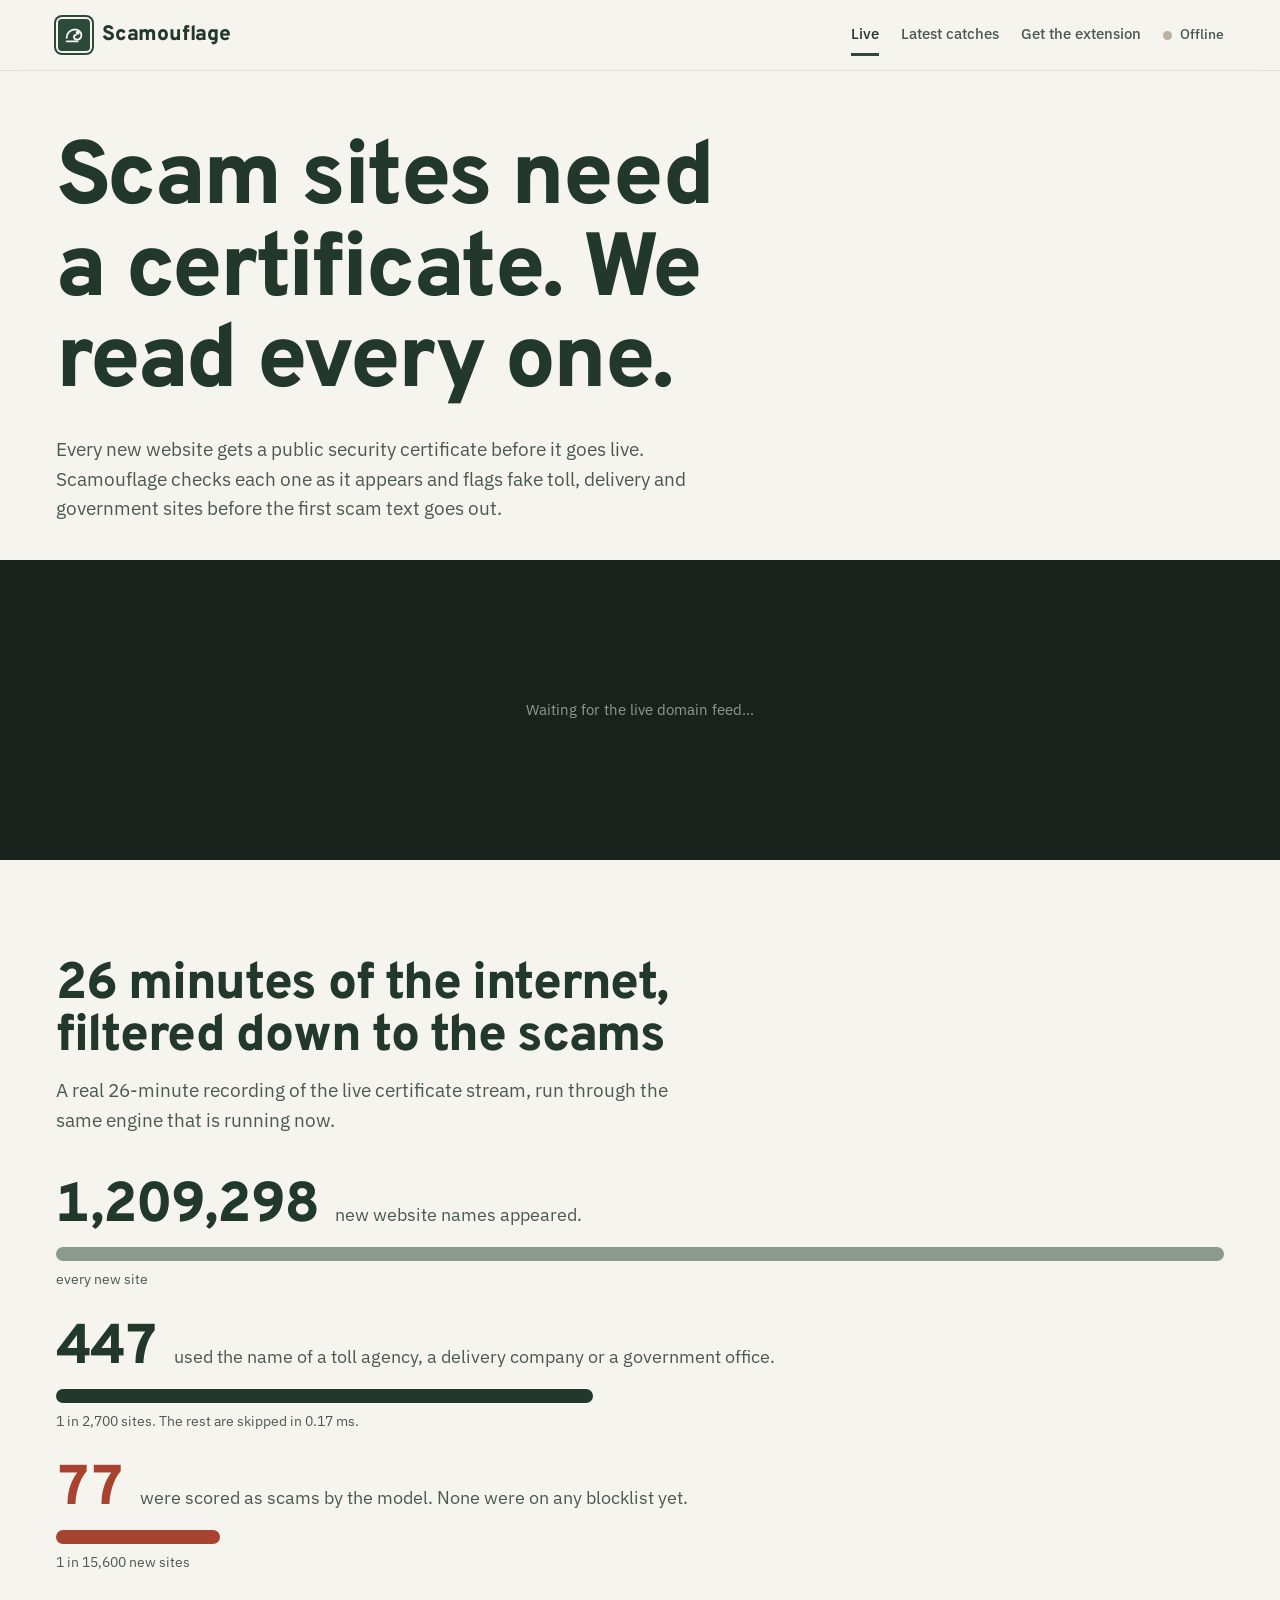
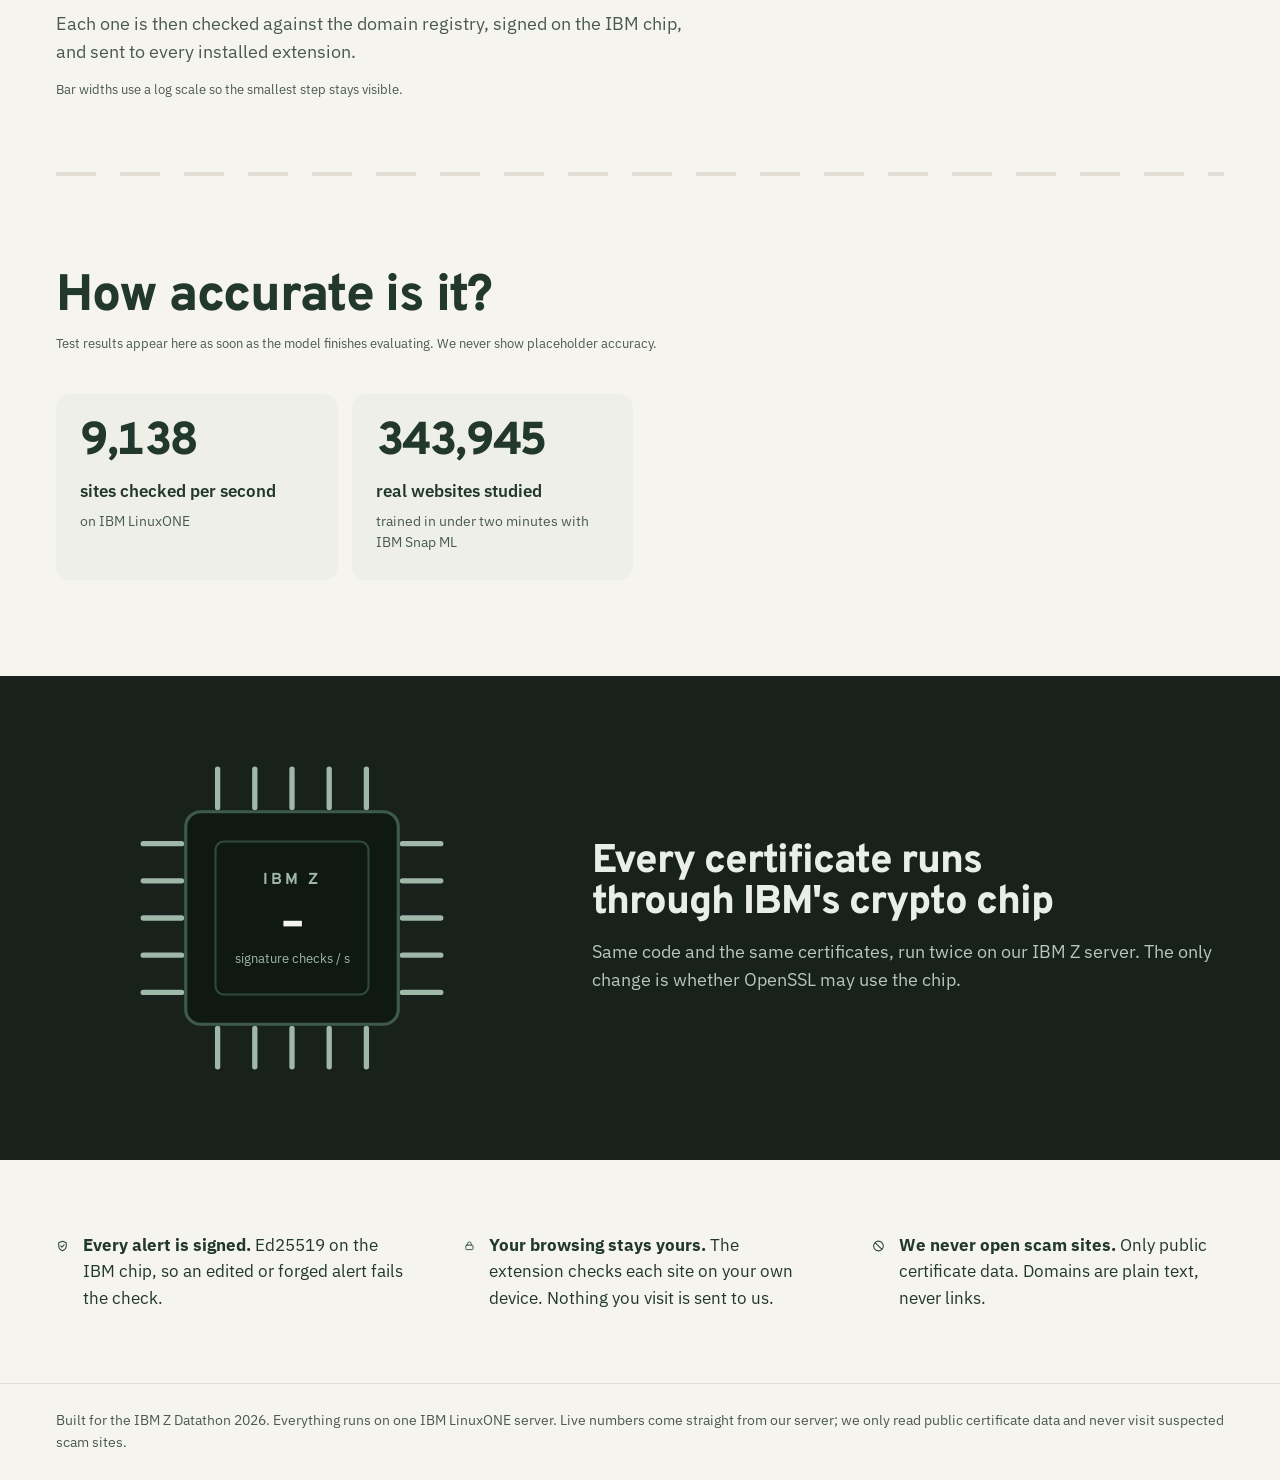
==== commit bb5dc38d: "Website: restyle to the approved design, wired to live API data Ports design/scamouflage_demo.html i" ====
--- a/dashboard/index.html
+++ b/dashboard/index.html
@@ -2,295 +2,230 @@
 <html lang="en">
 <head>
   <meta charset="utf-8">
-  <meta name="viewport" content="width=device-width, initial-scale=1">
+  <meta name="viewport" content="width=device-width, initial-scale=1, viewport-fit=cover">
   <title>Scamouflage · Live scam-site detection</title>
   <link rel="preconnect" href="https://fonts.googleapis.com">
   <link rel="preconnect" href="https://fonts.gstatic.com" crossorigin>
-  <link href="https://fonts.googleapis.com/css2?family=IBM+Plex+Mono:wght@400;500;600&family=IBM+Plex+Sans:wght@400;500;600;700&display=swap" rel="stylesheet">
+  <link rel="stylesheet" href="https://fonts.googleapis.com/css2?family=Overpass:wght@600;700;800&family=IBM+Plex+Sans:wght@400;500;600&family=IBM+Plex+Mono:wght@500;600&display=swap">
   <link rel="stylesheet" href="style.css">
 </head>
 <body>
 
-<canvas id="wallpaper" class="wallpaper" aria-hidden="true"></canvas>
-<video id="wallpaper-video" class="wallpaper-video" muted loop playsinline aria-hidden="true"></video>
-<div class="wallpaper-scrim" aria-hidden="true"></div>
-
-<header class="topbar">
-  <div class="topbar-inner">
+<header class="top">
+  <div class="wrap">
     <a class="brand" href="#dashboard" aria-label="Scamouflage home">
-      <img src="logo.png" alt="Scamouflage" class="brand-logo" onerror="this.style.display='none'; this.nextElementSibling.hidden=false;">
-      <span class="brand-word" hidden>SCAMOUFLAGE</span>
+      <span class="plate"><svg width="22" height="22" viewBox="0 0 24 24" fill="none" stroke="#F6F4EE" stroke-width="2" stroke-linecap="round" aria-hidden="true"><path d="M4 15c0-5 4-9 9-9 4 0 7 3 7 6s-2 5-5 5c-2 0-3-1-3-3 0-1 1-2 2-2"/><circle cx="16" cy="9.5" r="1.2" fill="#F6F4EE"/><path d="M4 19h12"/></svg></span>
+      <span>Scamouflage</span>
     </a>
-    <nav class="tabs" role="tablist" aria-label="Sections">
-      <button class="tab-btn" data-tab="dashboard" role="tab">Dashboard</button>
-      <button class="tab-btn" data-tab="catches" role="tab">Latest scams</button>
-      <button class="tab-btn" data-tab="extension" role="tab">Extension</button>
+    <nav class="tabs" aria-label="Pages">
+      <a href="#dashboard" data-tab="dashboard">Live</a>
+      <a href="#catches" data-tab="catches">Latest catches</a>
+      <a href="#extension" data-tab="extension">Get the extension</a>
+      <span class="live" id="status" title="Connection to the LinuxONE server"><i></i><span id="status-text">Connecting…</span></span>
     </nav>
-    <div class="topbar-right">
-      <label class="wp-picker">
-        <span>Background</span>
-        <select id="wallpaper-select">
-          <option value="off">Plain</option>
-          <option value="forest">Forest (live)</option>
-          <option value="city">City at night (live)</option>
-          <option value="abstract">Abstract light (live)</option>
-          <option value="constellation">Constellation</option>
-        </select>
-      </label>
-      <div class="status" id="status" title="Connection to the LinuxONE server">
-        <span class="dot"></span><span id="status-text">Connecting…</span>
-      </div>
-    </div>
   </div>
 </header>
 
-<div class="offline-banner" id="offline-banner" role="status" hidden>
-  Can't reach the LinuxONE server right now. Pipeline numbers below are example values until it's back.
+<main>
+<!-- ============ LIVE ============ -->
+<div id="panel-dashboard" data-page="dashboard">
+  <div class="wrap hero">
+    <h1>Scam sites need a certificate. We read every one.</h1>
+    <p class="lead">Every new website gets a public security certificate before it goes live. Scamouflage checks each one as it appears and flags fake toll, delivery and government sites before the first scam text goes out.</p>
+  </div>
+
+  <section class="stream" aria-label="Live certificate stream">
+    <div class="row r1" id="r1" aria-hidden="true"></div>
+    <div class="row r2" id="r2" aria-hidden="true"></div>
+    <div class="row r3" id="r3" aria-hidden="true"></div>
+    <p class="stream-wait" id="stream-wait">Waiting for the live domain feed…</p>
+    <span class="demo-note stream-demo" id="stream-demo" hidden>Demo replay</span>
+    <div class="catch" id="catch" aria-live="polite">
+      <div class="sign">
+        <div class="sign-text">
+          <small id="catchWhen"></small>
+          <span class="domain" id="catchDomain"></span>
+          <em id="catchWhy"></em>
+        </div>
+        <div class="score"><b id="catchScore"></b><span>scam score</span></div>
+      </div>
+    </div>
+  </section>
+  <div class="wrap stream-caption">
+    <span data-stat hidden><b class="num" id="cps">–</b> new certificates a second</span>
+    <span data-stat hidden>checked in <b class="num"><span id="verifyMs">–</span> ms</b> each</span>
+    <span data-stat hidden><b class="num" id="certTotal">–</b> checked since we started</span>
+    <span data-stat hidden><b class="num" id="newTotal" style="color:var(--rust)">–</b> new scam sites caught</span>
+  </div>
+
+  <section class="wrap" aria-labelledby="funnel-h">
+    <h2 id="funnel-h" style="font-size:clamp(32px,4vw,52px)">26 minutes of the internet, filtered down to the scams</h2>
+    <p class="lead" style="margin-top:12px">A real 26-minute recording of the live certificate stream, run through the same engine that is running now.</p>
+    <div class="funnel" id="funnel">
+      <div class="step">
+        <div class="head"><span class="big num" data-count="1359910">1,359,910</span><span>new website names appeared.</span></div>
+        <div class="fbar" style="width:100%;background:#8A9A8F"></div>
+        <span class="ratio">every new site</span>
+      </div>
+      <div class="step">
+        <div class="head"><span class="big num" data-count="503">503</span><span>used the name of a toll agency, a delivery company or a government office.</span></div>
+        <div class="fbar" style="width:46%;background:var(--ink)"></div>
+        <span class="ratio">1 in 2,700 sites. The rest are skipped in 0.17 ms.</span>
+      </div>
+      <div class="step">
+        <div class="head"><span class="big num" data-count="87" style="color:var(--rust)">87</span><span>were scored as scams by the model. None were on any blocklist yet.</span></div>
+        <div class="fbar" style="width:14%;min-width:64px;background:var(--rust)"></div>
+        <span class="ratio">1 in 15,600 new sites</span>
+      </div>
+    </div>
+    <p class="lead" style="font-size:18px;margin-top:36px">Each one is then checked against the domain registry, signed on the IBM chip, and sent to every installed extension.</p>
+    <p class="fine" style="margin-top:14px">Bar widths use a log scale so the smallest step stays visible.</p>
+  </section>
+
+  <div class="wrap"><div class="lane" aria-hidden="true"></div></div>
+
+  <section class="results" id="report" aria-labelledby="acc-h">
+    <div class="wrap">
+      <h2 id="acc-h">How accurate is it?</h2>
+      <p class="lead" id="acc-lead" style="margin-top:10px" hidden></p>
+      <p class="fine" id="acc-pending" style="margin-top:10px" hidden>Test results appear here as soon as the model finishes evaluating. We never show placeholder accuracy.</p>
+
+      <div class="bento">
+        <div class="tile tile-hero" id="tile-recall" hidden>
+          <b class="tile-n"><span class="num" id="recallN"></span><small>%</small></b>
+          <span class="tile-l">of fake toll, delivery and government sites caught</span>
+          <span class="tile-s" id="recallSub" hidden></span>
+        </div>
+        <div class="tile" id="tile-prec" hidden>
+          <b class="tile-n"><span class="num" id="precN"></span><small>%</small></b>
+          <span class="tile-l">right when it warns</span>
+          <span class="tile-s" id="precSub" hidden></span>
+        </div>
+        <div class="tile" id="tile-fa" hidden>
+          <b class="tile-n"><span class="num" id="faN"></span></b>
+          <span class="tile-l">false alarms per 10,000 real sites</span>
+          <span class="tile-s" id="faSub" hidden></span>
+        </div>
+        <div class="tile">
+          <b class="tile-n"><span class="num" data-count="11485">11,485</span></b>
+          <span class="tile-l">sites checked per second</span>
+          <span class="tile-s">on IBM LinuxONE</span>
+        </div>
+        <div class="tile">
+          <b class="tile-n"><span class="num" data-count="432589">432,589</span></b>
+          <span class="tile-l">real websites studied</span>
+          <span class="tile-s">trained in under two minutes with IBM Snap ML</span>
+        </div>
+      </div>
+
+      <div class="bento bento-extra" id="lead-tiles" hidden>
+        <div class="tile" id="tile-lead-days" hidden>
+          <b class="tile-n"><span class="num" id="leadDaysN"></span><small id="leadDaysUnit"></small></b>
+          <span class="tile-l">head start on public blocklists</span>
+          <span class="tile-s" id="leadDaysSub"></span>
+        </div>
+        <div class="tile" id="tile-lead-share" hidden>
+          <b class="tile-n"><span class="num" id="leadShareN"></span><small>%</small></b>
+          <span class="tile-l">caught before any public feed</span>
+          <span class="tile-s">of our catches that a feed listed later</span>
+        </div>
+      </div>
+    </div>
+  </section>
+
+  <section class="ibm" aria-labelledby="ibm-h">
+    <div class="wrap split" style="align-items:center">
+      <div style="flex:1 1 340px;display:flex;justify-content:center">
+        <svg viewBox="0 0 320 320" width="340" style="max-width:100%" role="img" aria-label="IBM chip, pins pulsing with live signature checks">
+          <g stroke="#9FB8AA" stroke-width="5" stroke-linecap="round" id="pins"></g>
+          <rect x="60" y="60" width="200" height="200" rx="14" fill="#101813" stroke="#3E5A4C" stroke-width="3"/>
+          <rect x="88" y="88" width="144" height="144" rx="8" fill="none" stroke="#2F4A3D" stroke-width="2"/>
+          <text x="160" y="128" text-anchor="middle" fill="#9FB8AA" font-family="Overpass, sans-serif" font-weight="700" font-size="15" letter-spacing="3" id="chipName">IBM Z</text>
+          <text x="160" y="178" text-anchor="middle" fill="#F6F4EE" font-family="Overpass, sans-serif" font-weight="800" font-size="44" id="chipRate">–</text>
+          <text x="160" y="202" text-anchor="middle" fill="#9FB8AA" font-family="IBM Plex Sans, sans-serif" font-size="12">signature checks / s</text>
+        </svg>
+      </div>
+      <div style="flex:1.3 1 460px">
+        <h2 id="ibm-h" style="font-size:40px">Every certificate runs through IBM's crypto chip</h2>
+        <p class="lead" style="margin-top:14px;font-size:18px">Same code and the same certificates, run twice on <span id="ibm-machine">our IBM Z server</span>. The only change is whether OpenSSL may use the chip.</p>
+        <div class="race" id="race" hidden>
+          <div><div class="label"><span>With the IBM chip</span><b class="num" id="raceOnN"></b></div><div class="lane-bg"><i class="road" id="raceOn" style="background:var(--sage);height:100%;margin:0"></i></div></div>
+          <div><div class="label"><span>Software only</span><b class="num" id="raceOffN"></b></div><div class="lane-bg"><i class="road" id="raceOff" style="background:#7C878C;height:100%;margin:0;animation-delay:.2s"></i></div></div>
+        </div>
+        <h3 id="raceX" hidden></h3>
+        <div class="speedups" id="speedups" hidden></div>
+      </div>
+    </div>
+  </section>
+
+  <section class="wrap trust" aria-label="How we protect you">
+    <div><svg width="28" height="28" viewBox="0 0 24 24" fill="none" stroke="#2C4A3A" stroke-width="2" stroke-linecap="round" stroke-linejoin="round" aria-hidden="true"><path d="M12 3l7 3v6c0 4-3 7-7 9-4-2-7-5-7-9V6z"/><path d="M9 12l2 2 4-4"/></svg><p><b>Every alert is signed.</b> Ed25519 on the IBM chip, so an edited or forged alert fails the check.</p></div>
+    <div><svg width="28" height="28" viewBox="0 0 24 24" fill="none" stroke="#2C4A3A" stroke-width="2" stroke-linecap="round" stroke-linejoin="round" aria-hidden="true"><rect x="4" y="10" width="16" height="10" rx="2"/><path d="M8 10V7a4 4 0 0 1 8 0v3"/></svg><p><b>Your browsing stays yours.</b> The extension checks each site on your own device. Nothing you visit is sent to us.</p></div>
+    <div><svg width="28" height="28" viewBox="0 0 24 24" fill="none" stroke="#2C4A3A" stroke-width="2" stroke-linecap="round" stroke-linejoin="round" aria-hidden="true"><circle cx="12" cy="12" r="9"/><path d="M6 6l12 12"/></svg><p><b>We never open scam sites.</b> Only public certificate data. Domains are plain text, never links.</p></div>
+  </section>
 </div>
 
-<main>
-
-  <!-- ============ DASHBOARD ============ -->
-  <section class="tab-panel" id="panel-dashboard">
-
-    <section class="hero">
-      <div class="hero-copy">
-        <h1>Scam sites wear camouflage. We catch them the moment they're born.</h1>
-        <p class="lede">Right now someone is getting a text that says they owe $4.35 in tolls. The link goes to a site that went online minutes ago. Scamouflage spots that site as it's created, often before the text even arrives.</p>
-      </div>
-
-      <article class="catch-card" id="catch-card" hidden aria-live="polite">
-        <p class="cc-kicker"><span id="cc-label">Just caught</span> <span class="cc-time" id="cc-time"></span> <span class="tag tag-demo" id="cc-demo" hidden>Demo replay</span></p>
-        <h2 class="cc-headline" id="cc-headline">A likely scam site</h2>
-        <p class="cc-domain" id="cc-domain"></p>
-        <div class="cc-score">
-          <span class="cc-score-num" id="cc-score">–</span><span class="cc-score-of">/ 100</span>
-          <div class="cc-score-bar"><i id="cc-score-fill"></i></div>
-        </div>
-        <ul class="cc-reasons" id="cc-reasons"></ul>
-        <p class="cc-foot">
-          <span><span id="cc-stage"></span><span class="cc-seal" id="cc-seal" hidden> · signed on IBM CPACF</span></span>
-          <a id="cc-crtsh" href="#" target="_blank" rel="noopener noreferrer">See the certificate ↗</a>
-        </p>
-      </article>
-
-      <section class="firehose" aria-label="Live certificate stream">
-        <p class="fh-head">
-          <span>Websites getting their security certificate right now</span>
-          <span class="fh-rate" id="fh-rate"></span>
-          <span class="tag tag-demo" id="fh-demo" hidden>Demo replay</span>
-        </p>
-        <div class="fh-strip" id="fh-strip" aria-hidden="true">
-          <div class="fh-track" id="fh-track"></div>
-          <p class="fh-wait" id="fh-wait">Waiting for the live feed…</p>
-        </div>
-      </section>
-    </section>
-
-    <!-- The story, with live numbers in each step -->
-    <section class="story card" aria-labelledby="story-title">
-      <h2 id="story-title">How a fake toll site gets caught</h2>
-      <ol class="story-steps">
-        <li>
-          <p class="story-when">Minute zero</p>
-          <h3>A scammer sets up a look-alike site</h3>
-          <p>They pick a name like <span class="mono">ezpass.com-pay.win</span> and request a free certificate so the padlock shows.</p>
-          <p class="story-live"><strong id="story-24h">–</strong> fake toll, delivery and government sites in the last 24 hours</p>
-        </li>
-        <li>
-          <p class="story-when">Seconds later</p>
-          <h3>The certificate becomes public</h3>
-          <p>Every certificate is published in open logs. We read all of them, not just the ones someone reported.</p>
-          <p class="story-live"><strong id="stat-checked">–</strong> certificates read · <strong id="stat-rate">–</strong>/s <span class="story-sub" id="stat-rate-sub"></span></p>
-        </li>
-        <li>
-          <p class="story-when">Under a millisecond</p>
-          <h3>Our AI reads the name and checks the signature</h3>
-          <p>Brand names in the wrong place, cheap web endings and patterns from known scam groups all raise the score.</p>
-          <p class="story-live"><strong id="stat-hw">–</strong> signatures verified <span class="story-sub" id="stat-hw-sub"></span></p>
-        </li>
-        <li>
-          <p class="story-when">Before the text lands</p>
-          <h3>The site is flagged and you're warned</h3>
-          <p>The site goes on a signed list. If you tap the link, the extension warns you before you can pay.</p>
-          <p class="story-live"><strong class="hot" id="stat-new">–</strong> new scam sites caught <span class="story-sub" id="stat-known"></span></p>
-        </li>
+<!-- ============ LATEST CATCHES ============ -->
+<div id="panel-catches" data-page="catches" hidden>
+  <section class="wrap catches-layout">
+    <div class="catches-intro">
+      <h1>The 15 newest scam sites</h1>
+      <p class="lead" style="margin-top:18px;font-size:18px;max-width:36ch">Fake toll, delivery and government sites, newest first. Tap one to see why it was flagged. We never open these sites, so you never have to.</p>
+      <button class="btn btn-line" id="refresh-btn" type="button" style="margin-top:24px">Check for new ones</button>
+      <p class="fine" style="margin-top:24px;line-height:1.7">Score 90 to 100: almost certainly a scam.<br>75 to 89: very suspicious.</p>
+    </div>
+    <div class="roll">
+      <div class="perf" aria-hidden="true"></div>
+      <div class="paper">
+        <div id="group-new" hidden>
+          <div class="roll-head"><b>New catches</b><span>not on any blocklist when we flagged them</span></div>
+          <div id="list"></div>
+        </div>
+        <div id="group-known" hidden>
+          <div class="roll-head" style="margin-top:18px"><b>Already known</b><span>on a blocklist before we saw the certificate</span></div>
+          <div id="known"></div>
+        </div>
+        <p class="roll-empty" id="catch-empty">Loading…</p>
+        <p class="fine" style="margin-top:20px">Each alert is signed on IBM's crypto chip. Domains are plain text, never links.</p>
+      </div>
+    </div>
+  </section>
+</div>
+
+<!-- ============ EXTENSION ============ -->
+<div id="panel-extension" data-page="extension" hidden>
+  <section class="wrap ext">
+    <div style="flex:1 1 360px">
+      <h1>Stop before you pay a fake toll.</h1>
+      <p class="lead" style="margin-top:20px">Tap a link in a "you owe a toll" text and Scamouflage steps in with a full-page warning, before the payment form loads.</p>
+      <ol id="install-steps">
+        <li>Download the <code>extension</code> folder from our project.</li>
+        <li>Open <code>chrome://extensions</code> and turn on <b>Developer mode</b> (top right).</li>
+        <li>Click <b>Load unpacked</b> and choose the <code>extension</code> folder.</li>
+        <li>Pin Scamouflage to your toolbar. You're protected.</li>
       </ol>
-    </section>
-
-    <!-- How this differs from the usual approach, in plain words -->
-    <section class="compare-approach card" aria-labelledby="approach-title">
-      <h2 id="approach-title">A different way to stop scam sites</h2>
-      <div class="approach-table" role="table">
-        <div class="approach-row approach-head" role="row">
-          <span role="columnheader"></span>
-          <span role="columnheader">Most scam blockers</span>
-          <span role="columnheader">Scamouflage</span>
-        </div>
-        <div class="approach-row" role="row">
-          <span role="rowheader">When a site is caught</span>
-          <span role="cell">After people report it</span>
-          <span role="cell">When its certificate is issued</span>
-        </div>
-        <div class="approach-row" role="row">
-          <span role="rowheader">Your browsing</span>
-          <span role="cell">Often looked up on their servers</span>
-          <span role="cell">Checked on your own device, never sent to us</span>
-        </div>
-        <div class="approach-row" role="row">
-          <span role="rowheader">Trusting the list</span>
-          <span role="cell">You take their word for it</span>
-          <span role="cell">Every list and alert is signed, so tampering shows</span>
-        </div>
-        <div class="approach-row" role="row">
-          <span role="rowheader">Scam sites themselves</span>
-          <span role="cell">Often opened to inspect them</span>
-          <span role="cell">Never visited; we read public certificate data only</span>
-        </div>
-        <div class="approach-row" role="row">
-          <span role="rowheader">Keeping up</span>
-          <span role="cell">General-purpose servers</span>
-          <span role="cell">IBM's on-chip crypto checks every certificate as it arrives</span>
-        </div>
-      </div>
-    </section>
-
-    <div class="grid-2">
-      <article class="card">
-        <header class="card-head">
-          <h2>Who the scammers pretend to be</h2>
-          <p class="card-sub">Last 24 hours, each site counted once</p>
-        </header>
-        <div id="breakdown" class="breakdown"></div>
-      </article>
-
-      <article class="card">
-        <header class="card-head">
-          <h2>How accurate is it?</h2>
-          <p class="card-sub">On scam sites the model never saw in training</p>
-        </header>
-        <div id="metrics"></div>
-      </article>
-    </div>
-
-    <article class="card ibm">
-      <header class="card-head">
-        <h2>Every certificate runs through IBM's crypto chip</h2>
-        <p class="card-sub" id="bench-machine">Measured on our server</p>
-      </header>
-
-      <div class="ibm-grid">
-        <div class="chip-panel">
-          <div class="chip-wrap">
-            <svg class="chip-svg" viewBox="0 0 240 240" aria-hidden="true">
-              <g class="pins"></g>
-              <rect x="40" y="40" width="160" height="160" rx="16" class="chip-body"/>
-              <rect x="58" y="58" width="124" height="124" rx="10" class="chip-die"/>
-              <g class="chip-grid"></g>
-              <rect x="58" y="58" width="124" height="124" rx="10" class="chip-glow"/>
-            </svg>
-            <div class="chip-label">
-              <div class="chip-name" id="chip-name">IBM Z</div>
-              <div class="chip-live" id="cpacf-verify">–</div>
-              <div class="chip-unit">signature checks a second</div>
-            </div>
-          </div>
-          <div class="chip-counters">
-            <div><span class="chip-num" id="cpacf-sha">–</span><span>certificate hashes a second</span></div>
-            <div><span class="chip-num" id="cpacf-total">–</span><span>signatures verified in hardware</span></div>
-          </div>
-          <p class="chip-foot">Each flash is real work on the chip, from its own activity counters.</p>
-        </div>
-
-        <div class="compare">
-          <p class="compare-title">Verifying real certificate signatures for one second</p>
-          <div class="lane">
-            <span class="lane-name">IBM CPACF</span>
-            <div class="lane-track"><div class="lane-fill on" id="race-on"></div></div>
-            <span class="lane-num" id="race-on-num">–</span>
-          </div>
-          <div class="lane">
-            <span class="lane-name">Software only</span>
-            <div class="lane-track"><div class="lane-fill off" id="race-off"></div></div>
-            <span class="lane-num" id="race-off-num">–</span>
-          </div>
-          <p class="compare-result"><span id="race-x">–</span> faster on the IBM chip</p>
-          <div class="speed-list" id="speed-list"></div>
-        </div>
-      </div>
-
-      <p class="fine">Same code and data, run twice; only the setting that lets OpenSSL use CPACF changes. RSA isn't accelerated by this hardware, so RSA certificates show about 1× by design.</p>
-    </article>
-  </section>
-
-  <!-- ============ LATEST SCAMS ============ -->
-  <section class="tab-panel" id="panel-catches" hidden>
-    <div class="section-head">
-      <div>
-        <h2>Latest scams</h2>
-        <p>The 15 newest fake toll, delivery and government sites our AI flagged. Shown as plain text: we never open these sites, so you never have to.</p>
-      </div>
-      <button id="refresh-btn" class="btn btn-ghost" type="button">↻ Refresh</button>
-    </div>
-
-    <div class="legend">
-      <span class="legend-item"><i class="swatch high"></i>90–100 very likely a scam</span>
-      <span class="legend-item"><i class="swatch mid"></i>75–89 very suspicious</span>
-      <span class="legend-item"><i class="swatch low"></i>below 75 worth a look</span>
-    </div>
-
-    <section class="catch-group" id="group-new" hidden>
-      <h3>New catches <span class="group-count" id="count-new">0</span></h3>
-      <p class="card-sub">Not on any public scam list when we flagged them.</p>
-      <ol id="list-new" class="catch-list"></ol>
-    </section>
-    <section class="catch-group" id="group-known" hidden>
-      <h3>Known scams <span class="group-count" id="count-known">0</span></h3>
-      <p class="card-sub">Already on a public scam list when we saw the certificate.</p>
-      <ol id="list-known" class="catch-list"></ol>
-    </section>
-    <p class="empty" id="catch-empty" hidden>Loading…</p>
-  </section>
-
-  <!-- ============ EXTENSION ============ -->
-  <section class="tab-panel" id="panel-extension" hidden>
-    <div class="ext-hero">
-      <div class="ext-copy">
-        <p class="eyebrow">Free Chrome extension</p>
-        <h2>Get warned before you pay a fake toll.</h2>
-        <p class="lede">Tap a link in a "you owe a toll" or "your package is held" text, and Scamouflage shows a full-page warning before you can pay, with the reasons the site looks fake. Every check happens on your own device.</p>
-        <div class="ext-btns">
-          <button id="howto-btn" class="btn btn-primary" type="button">How to install</button>
-          <a id="install-btn" class="btn btn-ghost" href="#" target="_blank" rel="noopener" hidden>Download the extension</a>
-        </div>
-      </div>
-
-      <figure class="ext-shot">
-        <img id="ext-shot-img" src="extension-screenshot.png" alt="The Scamouflage warning page" onerror="this.closest('figure').hidden = true;">
-        <figcaption>The warning page, shown before a flagged site can be used</figcaption>
-      </figure>
-    </div>
-
-    <article class="card install" id="install-steps">
-      <h3>Install it in Chrome</h3>
-      <ol class="install-list">
-        <li>Download the <code>extension</code> folder from our project.</li>
-        <li>Open <code>chrome://extensions</code> and turn on <strong>Developer mode</strong>.</li>
-        <li>Click <strong>Load unpacked</strong> and choose the <code>extension</code> folder.</li>
-        <li>Pin Scamouflage to your toolbar.</li>
-      </ol>
-      <p class="fine">The extension downloads a signed list every 30 minutes and rejects any list that's tampered with or older than the one it has. Demo mode flags a harmless local test page, so a demo never opens a real scam site.</p>
-    </article>
-  </section>
-
+      <a id="install-btn" class="btn btn-solid" href="#" target="_blank" rel="noopener" hidden>Download the extension</a>
+      <p class="fine" style="margin-top:22px;max-width:46ch;font-size:15px">It checks each site on your own device against a signed list. Nothing you browse is sent anywhere.</p>
+    </div>
+    <div style="flex:1.2 1 500px">
+      <div class="browser">
+        <div class="bar"><span aria-hidden="true" style="display:flex;gap:6px"><i></i><i></i><i></i></span><span class="url">ezpass.com-pay-xk2.win</span></div>
+        <div class="warn">
+          <svg width="44" height="44" viewBox="0 0 24 24" fill="none" stroke="#FFF7F2" stroke-width="2" stroke-linecap="round" stroke-linejoin="round" aria-hidden="true"><path d="M12 3l9.5 17h-19z"/><path d="M12 10v4"/><circle cx="12" cy="17" r=".6" fill="#FFF7F2"/></svg>
+          <h2>This is not E-ZPass.</h2>
+          <p>This site was created a few hours ago and copies the E-ZPass name. Real toll agencies never ask you to pay through a link in a text.</p>
+          <div class="reasons">"ezpass" sits in front of a different website<br>Cheap .win address, common in scam texts<br>Same pattern as a known scam campaign</div>
+          <div class="actions"><button type="button">Take me back to safety</button><a href="#extension">I understand the risk, continue</a></div>
+        </div>
+      </div>
+      <p class="fine" style="margin-top:14px">Example of the warning page. Demo mode uses a harmless local test page, never a real scam site.</p>
+    </div>
+  </section>
+</div>
 </main>
 
-<footer class="footer">
-  <p>Built for the IBM Z Datathon 2026 on one IBM LinuxONE server. We only read public certificate data and never visit suspected scam sites.</p>
-  <a class="wallpaper-credit" id="wallpaper-credit" href="#" target="_blank" rel="noopener noreferrer" hidden></a>
-</footer>
-
-<script src="wallpaper.js"></script>
+<footer><div class="wrap">Built for the IBM Z Datathon 2026. Everything runs on one IBM LinuxONE server. Live numbers come straight from our server; we only read public certificate data and never visit suspected scam sites.</div></footer>
+
 <script src="app.js"></script>
 </body>
 </html>
--- a/dashboard/style.css
+++ b/dashboard/style.css
@@ -1,435 +1,219 @@
-/* Scamouflage dashboard.
- * One family (IBM Plex), one brand color (chameleon forest green), red only for scams.
- * Motion is limited to things that report state: the live ticker, a caught scam, and the
- * optional live background. Everything else is still.
- */
-:root {
-  --paper:      #F5F3EC;   /* page */
-  --surface:    #FFFFFF;
-  --ink:        #15211A;
-  --muted:      #5C685F;
-  --faint:      #8B958D;
-  --line:       #E1DED3;
-  --line-soft:  #ECEAE2;
-
-  --forest:     #1F4A2F;   /* brand */
-  --forest-2:   #2B6340;
-  --forest-ink: #10251A;   /* hero band */
-  --leaf:       #A8C7A0;   /* text on dark green */
-  --mist:       #EEF2EA;
-
-  --risk:       #C2412D;
-  --risk-soft:  #F8E4DE;
-  --warn:       #9C6A19;
-  --warn-soft:  #F4E9D2;
-  --ok:         #2F7A4A;
-  --ok-soft:    #E0EFE3;
-
-  --sans: "IBM Plex Sans", "Helvetica Neue", Arial, sans-serif;
-  --mono: "IBM Plex Mono", ui-monospace, Menlo, Consolas, monospace;
-  --r-lg: 14px;
-  --r-md: 10px;
-  --r-sm: 6px;
+/* Scamouflage: ported from the approved design (design/scamouflage_demo.html) */
+/* Layout: one column of full-bleed bands; text sits in a 1200px measure, the certificate stream runs edge to edge. */
+:root{
+  color-scheme: light;
+  --paper:#F6F4EE;      /* page ground, the site's existing cream */
+  --paper-2:#FBF9F4;    /* receipt paper */
+  --sand:#F4E7CF;       /* evidence chips, new-row flash */
+  --line:#E2DED4;       /* lane dashes, dividers */
+  --ink:#22382C;        /* text, deep green */
+  --ink-2:#4A5A50;      /* secondary text */
+  --green:#2C4A3A;      /* sign plates, primary */
+  --night:#18211C;      /* the stream band, high contrast */
+  --night-2:#2A3A31;
+  --sage:#7FA27A;       /* live dot, IBM bar */
+  --rust:#A8432F;       /* scam scores only */
+  --amber:#9A6A12;      /* 75-89 scores */
+  --font-display:"Overpass","Arial Narrow",system-ui,sans-serif;
+  --font-body:"IBM Plex Sans",system-ui,-apple-system,"Segoe UI",sans-serif;
+  --font-domain:"IBM Plex Mono",ui-monospace,SFMono-Regular,Menlo,monospace;
 }
-
-* { box-sizing: border-box; }
-[hidden] { display: none !important; }
-html { scroll-behavior: smooth; }
-body {
-  margin: 0;
-  background: var(--paper);
-  color: var(--ink);
-  font: 16px/1.55 var(--sans);
-  -webkit-font-smoothing: antialiased;
+*{box-sizing:border-box}
+html,body{background:var(--paper)}
+body{color:var(--ink);font-family:var(--font-body);font-size:16px;line-height:1.55;-webkit-font-smoothing:antialiased}
+.wrap{max-width:1200px;margin:0 auto;padding-left:max(16px,env(safe-area-inset-left,0px));padding-right:max(16px,env(safe-area-inset-right,0px))}
+h1,h2,h3{font-family:var(--font-display);font-weight:800;letter-spacing:-.025em;line-height:1.02;text-wrap:balance;margin:0}
+p{margin:0}
+a{color:var(--green)}
+:focus-visible{outline:3px solid var(--sage);outline-offset:2px;border-radius:3px}
+.num{font-variant-numeric:tabular-nums}
+.domain{font-family:var(--font-domain);font-weight:600;overflow-wrap:anywhere}
+
+/* header */
+body::before{content:"";position:fixed;inset:0 0 auto;height:env(safe-area-inset-top,0px);z-index:10;background:var(--paper)}
+header.top{position:sticky;top:env(safe-area-inset-top,0px);z-index:5;background:color-mix(in srgb,var(--paper) 92%,transparent);backdrop-filter:blur(8px);border-bottom:1px solid var(--line)}
+header.top .wrap{display:flex;flex-wrap:wrap;align-items:center;justify-content:space-between;gap:12px;padding-block:14px}
+.brand{display:flex;align-items:center;gap:10px;text-decoration:none;color:var(--ink)}
+.brand .plate{width:36px;height:36px;border-radius:6px;background:var(--green);box-shadow:inset 0 0 0 2px var(--paper),0 0 0 2px var(--green);display:grid;place-items:center}
+.brand span{font-family:var(--font-display);font-weight:800;font-size:21px;letter-spacing:-.01em}
+nav.tabs{display:flex;flex-wrap:wrap;align-items:center;gap:4px 22px;font-weight:500;font-size:15px}
+nav.tabs a{color:var(--ink-2);text-decoration:none;padding:8px 0;border-bottom:3px solid transparent}
+nav.tabs a[aria-current="page"]{color:var(--ink);border-bottom-color:var(--green)}
+.live{display:flex;align-items:center;gap:8px;color:var(--ink-2);font-size:14px}
+.live i{width:9px;height:9px;border-radius:50%;background:var(--sage);display:inline-block;animation:blink 2s ease-in-out infinite}
+.demo-note{font-size:12px;color:var(--ink-2);border:1px solid var(--line);border-radius:4px;padding:2px 7px}
+@keyframes blink{50%{opacity:.35}}
+
+main section{padding-block:72px}
+.lane{height:4px;background:repeating-linear-gradient(90deg,var(--line) 0 40px,transparent 40px 64px)}
+.lead{font-size:19px;color:var(--ink-2);max-width:58ch}
+
+/* hero */
+.hero{padding-block:64px 36px}
+.hero h1{font-size:clamp(44px,7vw,96px);max-width:14ch}
+.hero .lead{margin-top:26px}
+
+/* stream band */
+.stream{position:relative;background:var(--night);overflow:hidden;height:300px;color:#6F7C74}
+.stream .row{position:absolute;left:0;white-space:nowrap;font-family:var(--font-domain);font-size:17px;display:flex;gap:56px;will-change:transform}
+.stream .row span{filter:blur(1.4px);transition:filter .4s,color .4s,opacity .4s}
+.stream .row span.hot{filter:none;color:var(--rust);font-weight:600;text-shadow:0 0 6px rgba(168,67,47,.9),0 0 18px rgba(168,67,47,.6);animation:neon 2.4s ease-in-out infinite}
+@keyframes neon{0%,100%{opacity:1}50%{opacity:.72}}
+.stream .r1{top:62px;animation:drift 42s linear infinite}
+.stream .r2{top:138px;animation:drift 55s linear infinite reverse;color:#56635B}
+.stream .r3{top:214px;animation:drift 48s linear infinite}
+@keyframes drift{from{transform:translateX(0)}to{transform:translateX(-50%)}}
+.catch{position:absolute;left:50%;top:50%;transform:translate(-50%,-50%) scale(.92);opacity:0;display:flex;align-items:stretch;gap:12px;transition:opacity .45s ease,transform .45s cubic-bezier(.2,.8,.2,1);pointer-events:none;max-width:calc(100% - 32px)}
+.catch.show{opacity:1;transform:translate(-50%,-50%) scale(1)}
+.catch .sign{background:var(--green);color:#F6F4EE;border:3px solid #F6F4EE;outline:4px solid var(--green);border-radius:8px;padding:16px 16px 16px 26px;display:flex;align-items:center;gap:24px;min-width:0;box-shadow:0 22px 50px rgba(0,0,0,.5)}
+.catch .sign-text{display:flex;flex-direction:column;gap:4px;min-width:0}
+.catch .sign small{font-size:13px;color:#CFE0D4}
+.catch .sign .domain{font-size:clamp(20px,3.2vw,34px);color:#fff}
+.catch .sign em{font-style:normal;font-size:15px;color:#E4EEE7}
+.catch .score{background:var(--rust);color:#fff;border-radius:6px;width:92px;align-self:stretch;flex:none;display:flex;flex-direction:column;align-items:center;justify-content:center;padding-block:8px}
+.catch .score b{font-family:var(--font-display);font-size:42px;line-height:1}
+.catch .score span{font-size:12px}
+.stream-caption{display:flex;flex-wrap:wrap;gap:6px 24px;padding-block:14px;font-size:14px;color:var(--ink-2)}
+
+/* funnel */
+.funnel{display:flex;flex-direction:column;gap:30px;margin-top:44px}
+.step .head{display:flex;flex-wrap:wrap;align-items:baseline;gap:6px 16px}
+.step .big{font-family:var(--font-display);font-weight:800;font-size:clamp(38px,5vw,56px);letter-spacing:-.02em;line-height:1}
+.step .head span:last-child{font-size:18px;color:var(--ink-2)}
+.road{height:32px;border-radius:4px;margin-top:10px;transform-origin:left;background-image:repeating-linear-gradient(90deg,transparent 0 46px,var(--paper) 46px 70px);background-size:100% 3px;background-repeat:no-repeat;background-position:center}
+.road.grow{animation:grow 1.3s cubic-bezier(.2,.7,.2,1) both}
+@keyframes grow{from{transform:scaleX(0)}}
+.fine{font-size:13px;color:var(--ink-2)}
+.fbar{height:14px;border-radius:7px;margin-top:12px;transform-origin:left}
+.fbar.grow{animation:grow 1.3s cubic-bezier(.2,.7,.2,1) both}
+.ratio{display:block;margin-top:8px;font-size:14px;color:var(--ink-2)}
+
+/* brands */
+.split{display:flex;flex-wrap:wrap;gap:40px 64px}
+.split > *{min-width:0}
+.bars{flex:2 1 480px;display:flex;flex-direction:column;gap:24px}
+.bar-row .label{display:flex;justify-content:space-between;font-weight:600;font-size:18px}
+.bar-row .label b{font-family:var(--font-display);font-size:22px}
+.track{height:12px;background:var(--line);border-radius:3px;overflow:hidden;margin:8px 0 6px}
+.track i{display:block;height:100%;background:var(--green);border-radius:3px;transition:width .8s cubic-bezier(.2,.7,.2,1)}
+
+/* results: one hero tile + four supporting tiles, then a plain comparison table */
+.results{padding-block:96px;background:var(--paper)}
+.results h2{font-size:clamp(32px,4vw,52px)}
+.bento{display:grid;grid-template-columns:repeat(4,minmax(0,1fr));gap:14px;margin-top:40px}
+.tile{background:#EEF0E8;border-radius:14px;padding:26px 24px;display:flex;flex-direction:column;gap:6px;min-width:0}
+.tile-hero{grid-column:span 2;grid-row:span 2;background:var(--ink);color:#F6F4EE;padding:36px 34px;justify-content:flex-end}
+.tile-n{font-family:var(--font-display);font-weight:800;font-size:clamp(36px,3.6vw,48px);letter-spacing:-.03em;line-height:1;color:var(--ink)}
+.tile-n small{font-size:.55em;margin-left:2px}
+.tile-hero .tile-n{font-size:clamp(72px,9vw,128px);color:#fff;letter-spacing:-.05em}
+.tile-hero .tile-n small{color:#C69B4E}
+.tile-l{font-weight:600;font-size:17px;color:var(--ink);margin-top:6px}
+.tile-hero .tile-l{font-size:22px;color:#fff;max-width:22ch}
+.tile-s{font-size:14px;color:var(--ink-2)}
+.tile-hero .tile-s{font-size:15px;color:#B9C6BD;max-width:44ch;margin-top:4px}
+.vs-table{margin-top:40px;font-size:16px}
+.vs-cap{font-size:15px;color:var(--ink-2);margin-bottom:10px}
+.vs-tr{display:grid;grid-template-columns:minmax(0,1.6fr) repeat(3,minmax(0,1fr));gap:12px;padding:14px 16px;border-radius:8px;align-items:center}
+.vs-th{font-size:14px;color:var(--ink-2);padding-block:6px}
+.vs-us{background:#E3E9DD;font-weight:700}
+.vs-tr span:not(:first-child){font-variant-numeric:tabular-nums}
+.results.go .tile{animation:rise .6s cubic-bezier(.2,.7,.2,1) both}
+.results.go .tile:nth-child(2){animation-delay:.08s}.results.go .tile:nth-child(3){animation-delay:.16s}.results.go .tile:nth-child(4){animation-delay:.24s}.results.go .tile:nth-child(5){animation-delay:.32s}
+@keyframes rise{from{opacity:.0;transform:translateY(14px)}}
+@media (max-width:900px){.bento{grid-template-columns:repeat(2,minmax(0,1fr))}.tile-hero{grid-row:auto}}
+@media (max-width:520px){.bento{grid-template-columns:minmax(0,1fr)}.tile-hero{grid-column:auto}.vs-tr{grid-template-columns:minmax(0,1.3fr) repeat(3,minmax(0,1fr));font-size:14px;padding-inline:8px}}
+
+/* IBM */
+.ibm{background:var(--night);color:#E9EEE9}
+.ibm .lead{color:#B9C6BD}
+.chip-pin{animation:pin 1.2s ease-in-out infinite}
+@keyframes pin{0%,100%{opacity:.3}50%{opacity:1}}
+.race{display:flex;flex-direction:column;gap:18px;margin-top:32px}
+.race .label{display:flex;justify-content:space-between;font-size:16px;margin-bottom:8px}
+.race .label b{font-family:var(--font-display)}
+.race .lane-bg{height:22px;background:var(--night-2);border-radius:3px;overflow:hidden}
+.race .lane-bg i{display:block;height:100%;border-radius:3px;transform-origin:left}
+.speedups{display:grid;grid-template-columns:repeat(3,minmax(0,1fr));gap:18px 28px;margin-top:26px;color:#B9C6BD;font-size:15px}
+.speedups strong{display:block;font-family:var(--font-display);font-size:28px;color:#fff}
+.speedups .muted strong{color:#8D9A92}
+.ibm h3{font-family:var(--font-display);font-size:34px;color:var(--sage);margin-top:28px}
+
+/* trust */
+.trust{display:flex;flex-wrap:wrap;gap:32px 56px}
+.trust > div{flex:1 1 280px;display:flex;gap:14px;align-items:flex-start;font-size:17px}
+
+/* catches */
+.catches-layout{display:flex;flex-wrap:wrap;gap:48px;align-items:flex-start}
+.catches-intro{flex:1 1 300px;min-width:0}
+.catches-intro h1{font-size:clamp(40px,5vw,64px)}
+.roll{flex:1.6 1 560px;min-width:0;max-width:740px}
+.perf{height:14px;background:radial-gradient(circle at 10px -2px,var(--paper) 9px,var(--paper-2) 9.5px) 0 0/20px 14px repeat-x}
+.paper{background:var(--paper-2);padding:12px 28px 28px;box-shadow:0 1px 0 var(--line)}
+.roll-head{display:flex;flex-wrap:wrap;justify-content:space-between;align-items:baseline;gap:4px 16px;padding:18px 0 12px;border-bottom:2px dashed var(--line)}
+.roll-head b{font-family:var(--font-display);font-size:20px}
+.roll-head span{font-size:14px;color:var(--ink-2)}
+.item{border-bottom:2px dashed var(--line)}
+.item.fresh{animation:fresh 3s ease-out}
+@keyframes fresh{from{background:var(--sand)}to{background:transparent}}
+.item > button{width:100%;min-height:62px;display:grid;grid-template-columns:70px minmax(0,1fr) auto 50px;gap:14px;align-items:center;padding:12px 0;border:0;background:transparent;text-align:left;cursor:pointer;color:var(--ink);font:inherit}
+.item .when{font-size:14px;color:var(--ink-2)}
+.item .domain{font-size:17px}
+.stamp{font-family:var(--font-display);font-weight:800;font-size:12px;letter-spacing:.08em;border:2px solid currentColor;border-radius:3px;padding:3px 7px;transform:rotate(-4deg);white-space:nowrap}
+.stamp.toll{color:#6A4A1F}.stamp.delivery{color:var(--green)}.stamp.gov{color:#5B3E6E}
+.score-n{font-family:var(--font-display);font-weight:800;font-size:24px;text-align:right}
+.score-n.hi{color:var(--rust)}.score-n.mid{color:var(--amber)}
+.why{display:grid;grid-template-rows:0fr;transition:grid-template-rows .3s ease}
+.item.open .why{grid-template-rows:1fr}
+.why > div{overflow:hidden}
+.why ul{list-style:none;margin:0;padding:0 0 18px 84px;display:flex;flex-direction:column;gap:6px;font-size:16px}
+.why li{background:var(--sand);border-radius:4px;padding:6px 10px;width:fit-content;max-width:100%}
+.known-row{display:grid;grid-template-columns:70px minmax(0,1fr) auto;gap:14px;padding:12px 0;border-bottom:2px dashed var(--line);color:var(--ink-2);font-size:15px}
+.btn{display:inline-flex;align-items:center;justify-content:center;min-height:46px;padding:0 20px;border-radius:6px;font:600 15px var(--font-body);cursor:pointer;text-decoration:none}
+.btn-line{border:2px solid var(--ink);background:transparent;color:var(--ink)}
+.btn-solid{border:0;background:var(--green);color:var(--paper)}
+
+/* extension */
+.ext{display:flex;flex-wrap:wrap;gap:56px;align-items:center}
+.ext > *{min-width:0}
+.ext h1{font-size:clamp(40px,5.4vw,72px);max-width:12ch}
+.ext ol{margin:26px 0;padding-left:22px;display:flex;flex-direction:column;gap:8px;font-size:17px}
+.browser{border-radius:12px;overflow:hidden;border:1px solid var(--line);box-shadow:0 30px 60px rgba(34,56,44,.18)}
+.browser .bar{background:#ECE8DF;padding:12px 16px;display:flex;gap:12px;align-items:center}
+.browser .bar i{width:11px;height:11px;border-radius:50%;background:#CFC9BC;display:inline-block}
+.browser .url{flex:1;background:var(--paper-2);border-radius:6px;padding:7px 12px;font-family:var(--font-domain);font-size:14px;color:var(--rust);overflow-wrap:anywhere}
+.warn{background:var(--rust);color:#FFF7F2;padding:40px}
+.warn h2{font-size:40px;margin:16px 0 10px}
+.warn p{color:#FBE8E1;font-size:18px;max-width:46ch}
+.warn .reasons{background:rgba(255,247,242,.13);border-radius:8px;padding:14px 18px;margin-top:20px;font-size:16px;line-height:1.75}
+.warn .actions{display:flex;flex-wrap:wrap;align-items:center;gap:20px;margin-top:26px}
+.warn .actions button{min-height:48px;padding:0 24px;border:0;border-radius:6px;background:#FFF7F2;color:var(--rust);font:700 16px var(--font-body);cursor:pointer}
+.warn .actions a{color:#FBE8E1}
+
+footer{border-top:1px solid var(--line);padding-block:26px;font-size:14px;color:var(--ink-2)}
+
+@media (max-width:640px){
+  .stream{height:260px}
+  .item > button{grid-template-columns:54px minmax(0,1fr) 40px}
+  .item .stamp{display:none}
+  .why ul{padding-left:0}
+  .speedups{grid-template-columns:repeat(2,minmax(0,1fr))}
+  .catch .score{width:72px}.catch .score b{font-size:32px}
 }
-a { color: var(--forest-2); }
-h1, h2, h3, h4 { margin: 0; font-weight: 600; letter-spacing: -0.015em; color: var(--ink); }
-p { margin: 0; }
-.fine { font-size: 13px; color: var(--muted); }
-.eyebrow {
-  font: 500 12px var(--mono);
-  letter-spacing: 0.08em;
-  text-transform: uppercase;
-  color: var(--leaf);
-  margin-bottom: 14px;
+@media (prefers-reduced-motion:reduce){
+  .stream .row,.stream .row span.hot,.live i,.chip-pin,.road.grow,.item.fresh{animation:none!important}
+  .catch,.why,.track i{transition:none}
 }
 
-/* ---------- Background: live video or constellation ---------- */
-.wallpaper, .wallpaper-video, .wallpaper-scrim {
-  position: fixed; inset: 0; width: 100%; height: 100%;
-  z-index: 0; pointer-events: none;
-  opacity: 0; transition: opacity 0.8s ease;
-}
-.wallpaper-video { object-fit: cover; background: #0d1a12 center / cover no-repeat; }
-.wallpaper-scrim { background: linear-gradient(180deg, rgba(10, 22, 15, 0.45) 0%, rgba(10, 22, 15, 0.62) 100%); }
-body.bg-constellation .wallpaper { opacity: 1; }
-body.bg-video .wallpaper-video, body.bg-video .wallpaper-scrim { opacity: 1; }
-body.bg-video { background: #0d1a12; }
-.topbar, .offline-banner, main, .footer { position: relative; z-index: 1; }
-.footer { display: flex; flex-wrap: wrap; justify-content: space-between; gap: 6px 24px; }
-.wallpaper-credit { font-size: 12.5px; color: inherit; text-decoration: none; }
-.wallpaper-credit:hover { text-decoration: underline; }
-/* Text that sits directly on the video switches to light colors. */
-body.bg-video .section-head h2, body.bg-video .catch-group > h3,
-body.bg-video .ext-copy h2 { color: #F6F4EE; }
-body.bg-video .section-head p, body.bg-video .legend, body.bg-video .catch-group > .card-sub,
-body.bg-video .ext-copy .lede, body.bg-video .ext-shot figcaption, body.bg-video .empty,
-body.bg-video .footer { color: rgba(243, 241, 234, 0.82); }
-body.bg-video .ext-copy .eyebrow { color: var(--leaf); }
-body.bg-video .footer { border-top-color: rgba(255, 255, 255, 0.15); }
-body.bg-video .hero { background: rgba(14, 33, 22, 0.86); }
-
-/* ---------- Top bar ---------- */
-.topbar {
-  position: sticky; top: 0; z-index: 10;
-  background: rgba(245, 243, 236, 0.94);
-  border-bottom: 1px solid var(--line);
-}
-.topbar-inner {
-  max-width: 1160px; margin: 0 auto; padding: 10px 24px;
-  display: flex; align-items: center; gap: 32px;
-}
-.brand { display: flex; align-items: center; text-decoration: none; }
-.brand-logo { height: 40px; width: auto; display: block; }
-.brand-word { font: 600 15px var(--sans); letter-spacing: 0.24em; color: var(--forest); }
-
-.tabs { display: flex; gap: 4px; }
-.tab-btn {
-  border: 0; background: transparent; cursor: pointer;
-  font: 500 14.5px var(--sans); color: var(--muted);
-  padding: 10px 12px;
-  border-bottom: 2px solid transparent;
-}
-.tab-btn:hover { color: var(--ink); }
-.tab-btn.active { color: var(--forest); border-bottom-color: var(--forest); }
-.tab-btn:focus-visible, .btn:focus-visible {
-  outline: 2px solid var(--forest-2); outline-offset: 2px;
-}
-
-.topbar-right { margin-left: auto; display: flex; align-items: center; gap: 20px; }
-.status { display: flex; align-items: center; gap: 8px; font-size: 13px; color: var(--muted); white-space: nowrap; }
-.dot { width: 8px; height: 8px; border-radius: 50%; background: var(--warn); }
-.status.live .dot { background: var(--ok); }
-.status.offline .dot { background: var(--risk); }
-
-.wp-picker { display: flex; align-items: center; gap: 8px; font-size: 13px; color: var(--muted); }
-.wp-picker select {
-  font: 500 13px var(--sans); color: var(--ink);
-  background: var(--surface); border: 1px solid var(--line); border-radius: var(--r-sm);
-  padding: 5px 26px 5px 9px; cursor: pointer;
-  appearance: none;
-  background-image: linear-gradient(45deg, transparent 50%, var(--muted) 50%), linear-gradient(135deg, var(--muted) 50%, transparent 50%);
-  background-position: calc(100% - 13px) 50%, calc(100% - 9px) 50%;
-  background-size: 4px 4px; background-repeat: no-repeat;
-}
-.wp-picker select:focus-visible { outline: 2px solid var(--forest-2); outline-offset: 2px; }
-
-.offline-banner {
-  background: var(--warn-soft); color: #5E4310;
-  border-bottom: 1px solid #E8D7B0;
-  text-align: center; font-size: 14px; padding: 8px 16px;
-}
-
-/* ---------- Layout ---------- */
-main { max-width: 1160px; margin: 0 auto; padding: 28px 24px 56px; }
-.card {
-  background: var(--surface);
-  border: 1px solid var(--line);
-  border-radius: var(--r-lg);
-  padding: 24px 26px;
-}
-.card-head { margin-bottom: 20px; }
-.card-head h2 { font-size: 19px; }
-.card-sub { font-size: 14px; color: var(--muted); margin-top: 3px; }
-.grid-2 { display: grid; grid-template-columns: 1fr 1fr; gap: 20px; margin: 20px 0; }
-
-/* ---------- Hero ---------- */
-.hero {
-  display: grid;
-  grid-template-columns: minmax(0, 1.45fr) minmax(0, 1fr);
-  gap: 28px 44px;
-  align-items: center;
-  background: var(--forest-ink);
-  color: #fff;
-  border-radius: 18px;
-  padding: 44px 44px 28px;
-}
-.hero h1 {
-  color: #fff;
-  font-size: clamp(30px, 3.3vw, 42px);
-  line-height: 1.1;
-  letter-spacing: -0.025em;
-  margin-bottom: 16px;
-}
-.lede { font-size: 17px; color: #C9D6C6; max-width: 560px; }
-.hero .firehose { grid-column: 1 / -1; }
-
-/* Latest catch, inside the hero: reads like a note, not a widget */
-.catch-card {
-  background: var(--surface); color: var(--ink);
-  border-radius: var(--r-lg);
-  padding: 20px 22px 18px;
-  border-left: 4px solid var(--risk);
-}
-.catch-card.known { border-left-color: var(--warn); }
-.catch-card.snap { animation: arrive 0.35s ease-out; }
-@keyframes arrive { from { opacity: 0.4; transform: translateY(-4px); } to { opacity: 1; transform: none; } }
-.cc-kicker { font-size: 13.5px; color: var(--muted); margin-bottom: 6px; }
-#cc-label { font-weight: 600; color: var(--risk); }
-.catch-card.known #cc-label { color: var(--warn); }
-.cc-headline { font-size: 22px; line-height: 1.2; letter-spacing: -0.015em; margin-bottom: 4px; }
-.cc-domain { font: 400 14.5px/1.35 var(--mono); color: var(--muted); overflow-wrap: anywhere; margin-bottom: 14px; }
-.cc-score { display: grid; grid-template-columns: auto auto 1fr; align-items: baseline; column-gap: 6px; margin-bottom: 12px; }
-.cc-score-num { font: 600 30px/1 var(--sans); color: var(--risk); letter-spacing: -0.02em; font-variant-numeric: tabular-nums; }
-.catch-card.known .cc-score-num { color: var(--warn); }
-.cc-score-of { font-size: 14px; color: var(--muted); }
-.cc-score-bar { align-self: center; height: 6px; margin-left: 10px; background: var(--risk-soft); border-radius: 3px; overflow: hidden; }
-.cc-score-bar i { display: block; height: 100%; width: 0; background: var(--risk); border-radius: 3px; }
-.catch-card.known .cc-score-bar { background: var(--warn-soft); }
-.catch-card.known .cc-score-bar i { background: var(--warn); }
-.cc-reasons { margin: 0; padding-left: 18px; font-size: 14.5px; line-height: 1.5; color: var(--ink); }
-.cc-reasons li + li { margin-top: 2px; }
-.cc-reasons li::marker { color: var(--faint); }
-.cc-foot { display: flex; flex-wrap: wrap; align-items: baseline; gap: 4px 0; margin-top: 14px; padding-top: 12px; border-top: 1px solid var(--line-soft); font-size: 13px; color: var(--muted); }
-.cc-foot a { margin-left: auto; text-decoration: none; font-weight: 500; }
-
-/* Ticker of certificates arriving */
-.fh-head {
-  display: flex; align-items: center; gap: 8px;
-  font-size: 13px; color: var(--leaf);
-  margin-bottom: 8px;
-}
-.fh-rate { color: #7E9A80; }
-.fh-strip {
-  position: relative; height: 44px; overflow: hidden;
-  border-top: 1px solid rgba(255, 255, 255, 0.1);
-  border-bottom: 1px solid rgba(255, 255, 255, 0.1);
-  -webkit-mask-image: linear-gradient(90deg, transparent 0, #000 5%, #000 95%, transparent 100%);
-          mask-image: linear-gradient(90deg, transparent 0, #000 5%, #000 95%, transparent 100%);
-}
-.fh-track { position: absolute; top: 0; left: 0; height: 100%; display: flex; align-items: center; gap: 22px; will-change: transform; white-space: nowrap; }
-.fh-item { font: 400 13px var(--mono); color: #6F8C73; }
-.fh-item.caught {
-  color: #fff; font-weight: 600;
-  background: var(--risk); padding: 3px 10px; border-radius: var(--r-sm);
-}
-.fh-wait { position: absolute; inset: 0; display: grid; place-items: center; margin: 0; font: 13px var(--mono); color: #7E9A80; }
-
-/* ---------- Score pill and reasons ---------- */
-.score-pill {
-  flex: none; width: 46px; height: 46px; border-radius: var(--r-md);
-  display: grid; place-items: center;
-  font: 600 18px var(--mono);
-}
-.score-pill.high { background: var(--risk-soft); color: var(--risk); }
-.score-pill.mid  { background: var(--warn-soft); color: var(--warn); }
-.score-pill.low  { background: var(--mist); color: var(--forest); }
-.reasons { display: flex; flex-wrap: wrap; gap: 6px; }
-.reason { font-size: 13px; background: var(--paper); color: var(--ink); border: 1px solid var(--line); padding: 3px 10px; border-radius: var(--r-sm); }
-
-/* ---------- Breakdown ---------- */
-.breakdown { display: grid; gap: 16px; }
-.bd-total { display: flex; align-items: baseline; gap: 10px; padding-bottom: 14px; border-bottom: 1px solid var(--line-soft); }
-.bd-total-num { font: 600 34px/1 var(--sans); letter-spacing: -0.02em; color: var(--ink); font-variant-numeric: tabular-nums; }
-.bd-total-label { font-size: 14px; color: var(--muted); }
-.bd-row { display: grid; gap: 6px; }
-.bd-top { display: flex; justify-content: space-between; align-items: baseline; }
-.bd-name { font-weight: 600; font-size: 14.5px; }
-.bd-num { font: 600 14px var(--mono); font-variant-numeric: tabular-nums; }
-.bd-track { height: 8px; background: var(--mist); border-radius: 4px; overflow: hidden; }
-.bd-fill { height: 100%; background: var(--forest); border-radius: 4px; }
-.bd-example { font: 12.5px var(--mono); color: var(--faint); overflow-wrap: anywhere; }
-.bd-other, .bd-empty { font-size: 13px; color: var(--muted); }
-
-/* ---------- Accuracy ---------- */
-.metrics { display: grid; grid-template-columns: 1fr 1fr; gap: 12px; }
-.metric { border: 1px solid var(--line-soft); border-radius: var(--r-md); padding: 14px 16px; }
-.metric-value { font: 600 28px/1.15 var(--sans); letter-spacing: -0.02em; color: var(--forest); font-variant-numeric: tabular-nums; }
-.metric-label { font-size: 14px; font-weight: 500; margin-top: 2px; }
-.metric-tech { font-size: 12.5px; color: var(--muted); }
-.metric-hero { background: var(--forest); border: 0; margin-bottom: 12px; }
-.metric-hero .metric-value { color: #fff; font-size: 36px; }
-.metric-hero .metric-label { color: #E3ECDF; }
-.metric-hero .metric-tech { color: var(--leaf); }
-.eval-pending { display: grid; gap: 6px; padding: 22px 0; color: var(--muted); }
-.eval-pending strong { color: var(--ink); font-size: 16px; }
-.spinner { display: none; }
-.baseline-wrap { margin-top: 14px; display: grid; gap: 6px; }
-.baseline-table { width: 100%; border-collapse: collapse; font-size: 13.5px; }
-.baseline-table th { text-align: left; font-weight: 500; color: var(--muted); font-size: 12px; padding: 6px 8px; border-bottom: 1px solid var(--line); }
-.baseline-table td { padding: 8px; border-bottom: 1px solid var(--line-soft); font-variant-numeric: tabular-nums; }
-.baseline-table tr.ours td { font-weight: 600; color: var(--forest); }
-
-/* ---------- IBM ---------- */
-.ibm-grid { display: grid; grid-template-columns: minmax(0, 0.9fr) minmax(0, 1.2fr); gap: 28px; margin-bottom: 18px; }
-.chip-panel { background: var(--forest-ink); border-radius: var(--r-lg); padding: 22px; color: #E3ECDF; display: grid; gap: 16px; }
-.chip-wrap { position: relative; width: 240px; max-width: 100%; margin: 0 auto; aspect-ratio: 1; }
-.chip-svg { width: 100%; height: 100%; display: block; }
-.chip-svg .pin { stroke: #4D7258; stroke-width: 4; stroke-linecap: round; transition: stroke 0.25s; }
-.chip-svg .pin.lit { stroke: #D9F2C7; transition: none; }
-.chip-body { fill: #0B1B12; stroke: #3E6B50; stroke-width: 2; }
-.chip-die { fill: #142A1D; stroke: #4F7C5C; stroke-width: 1.5; }
-.chip-grid line { stroke: #22402E; stroke-width: 1; }
-.chip-glow { fill: none; stroke: #9FD49B; stroke-width: 2; opacity: 0; animation: chip-glow 3.2s ease-in-out infinite; }
-@keyframes chip-glow { 50% { opacity: 0.55; } }
-.chip-label { position: absolute; inset: 24%; display: grid; place-content: center; text-align: center; gap: 2px; }
-.chip-name { font: 600 12px var(--sans); letter-spacing: 0.14em; color: var(--leaf); }
-.chip-live { font: 600 34px/1.05 var(--sans); color: #fff; font-variant-numeric: tabular-nums; letter-spacing: -0.02em; }
-.chip-unit { font-size: 11.5px; color: #9DB79A; }
-.chip-counters { display: grid; grid-template-columns: 1fr 1fr; gap: 10px; }
-.chip-counters > div { background: rgba(255, 255, 255, 0.05); border-radius: var(--r-md); padding: 10px 12px; display: grid; font-size: 12.5px; color: #9DB79A; }
-.chip-num { font: 600 21px var(--sans); color: #fff; font-variant-numeric: tabular-nums; letter-spacing: -0.01em; }
-.chip-foot { font-size: 12.5px; color: #9DB79A; }
-.compare { display: grid; gap: 12px; align-content: start; }
-.compare-title { font-weight: 600; font-size: 15px; }
-.lane { display: grid; grid-template-columns: 110px 1fr 96px; gap: 12px; align-items: center; }
-.lane-name { font-size: 14px; font-weight: 500; }
-.lane-track { height: 22px; background: var(--mist); border-radius: var(--r-sm); overflow: hidden; }
-.lane-fill { height: 100%; width: 0; border-radius: var(--r-sm); }
-.lane-fill.on { background: var(--forest); }
-.lane-fill.off { background: #BDC3B8; }
-.lane-num { text-align: right; font: 500 14px var(--mono); font-variant-numeric: tabular-nums; }
-.compare-result { font-size: 20px; font-weight: 600; letter-spacing: -0.01em; }
-.compare-result span { color: var(--forest-2); }
-.speed-list { display: grid; grid-template-columns: repeat(auto-fill, minmax(150px, 1fr)); gap: 8px; }
-.speed-item { border: 1px solid var(--line-soft); border-radius: var(--r-md); padding: 10px 12px; }
-.speed-item .sx { font: 600 20px var(--mono); color: var(--forest); }
-.speed-item .sl { font-size: 12.5px; color: var(--muted); }
-.speed-item.flat .sx { color: var(--faint); }
-
-/* ---------- Story ---------- */
-.story { margin-top: 20px; padding: 28px 30px 30px; }
-.story > h2 { font-size: 22px; margin-bottom: 22px; }
-.story-steps {
-  list-style: none; margin: 0; padding: 0; position: relative;
-  display: grid; grid-template-columns: repeat(4, 1fr); column-gap: 28px;
-}
-.story-steps::before {            /* the thread that ties the four moments together */
-  content: ""; position: absolute; left: 6px; right: 6px; top: 7px;
-  height: 2px; background: linear-gradient(90deg, var(--forest) 0%, var(--forest) 75%, var(--risk) 100%);
-  opacity: 0.25;
-}
-.story-steps > li { position: relative; padding-top: 26px; display: flex; flex-direction: column; gap: 8px; }
-.story-steps > li::before {
-  content: ""; position: absolute; top: 1px; left: 0;
-  width: 14px; height: 14px; border-radius: 50%;
-  background: var(--surface); border: 2px solid var(--forest);
-}
-.story-steps > li:last-child::before { border-color: var(--risk); background: var(--risk); }
-.story-when { font-size: 13px; font-weight: 600; color: var(--forest-2); }
-.story-steps > li:last-child .story-when { color: var(--risk); }
-.story-steps h3 { font-size: 16.5px; line-height: 1.3; }
-.story-steps p { font-size: 14.5px; color: var(--muted); }
-.story-live {
-  margin-top: auto; padding-top: 10px; border-top: 1px solid var(--line-soft);
-  font-size: 13.5px !important; color: var(--ink) !important;
-}
-.story-live strong { font: 600 19px var(--sans); letter-spacing: -0.01em; color: var(--forest); font-variant-numeric: tabular-nums; }
-.story-live strong.hot { color: var(--risk); }
-.story-sub { display: block; font-size: 12.5px; color: var(--muted); margin-top: 2px; }
-.story-sub:empty { display: none; }
-.mono { font-family: var(--mono); font-size: 0.92em; color: var(--ink); }
-
-.compare-approach { margin-top: 20px; padding: 28px 30px; }
-.compare-approach > h2 { font-size: 22px; margin-bottom: 16px; }
-.approach-row {
-  display: grid; grid-template-columns: minmax(150px, 0.8fr) 1fr 1.25fr; column-gap: 24px;
-  border-top: 1px solid var(--line-soft);
-}
-.approach-row > span { padding: 13px 0; font-size: 15px; }
-.approach-row > span:first-child { font-weight: 600; }
-.approach-row > span:nth-child(2) { color: var(--muted); }
-.approach-row > span:nth-child(3) { color: var(--forest); font-weight: 500; }
-.approach-head { border-top: 0; }
-.approach-head > span { padding-top: 0; font-size: 12.5px !important; font-weight: 600; color: var(--muted) !important; }
-.approach-head > span:nth-child(3) { color: var(--forest) !important; }
-
-/* ---------- Tags ---------- */
-.tag { font: 600 11px var(--mono); letter-spacing: 0.04em; padding: 2px 8px; border-radius: var(--r-sm); white-space: nowrap; }
-.tag-demo { color: #5E4310; background: var(--warn-soft); }
-
-/* ---------- Latest scams ---------- */
-.section-head { display: flex; justify-content: space-between; align-items: flex-end; gap: 16px; margin-bottom: 18px; }
-.section-head h2 { font-size: 30px; letter-spacing: -0.02em; margin-bottom: 6px; }
-.section-head p { color: var(--muted); max-width: 640px; }
-.legend { display: flex; flex-wrap: wrap; gap: 18px; font-size: 13px; color: var(--muted); margin-bottom: 22px; }
-.legend-item { display: flex; align-items: center; gap: 6px; }
-.swatch { width: 10px; height: 10px; border-radius: 3px; display: inline-block; }
-.swatch.high { background: var(--risk); } .swatch.mid { background: var(--warn); } .swatch.low { background: var(--leaf); }
-
-.catch-group { margin-bottom: 30px; }
-.catch-group h3 { font-size: 18px; display: flex; align-items: center; gap: 8px; }
-.group-count { font: 500 12px var(--mono); background: var(--mist); color: var(--forest); padding: 2px 8px; border-radius: var(--r-sm); }
-.catch-group .card-sub { margin-bottom: 12px; }
-.catch-list {
-  list-style: none; padding: 0; margin: 0;
-  background: var(--surface); border: 1px solid var(--line); border-radius: var(--r-lg);
-}
-.catch + .catch { border-top: 1px solid var(--line-soft); }
-.catch-main { display: grid; grid-template-columns: 46px 1fr; align-items: center; gap: 16px; padding: 16px 20px 6px; }
-.catch-domain { font: 500 15px var(--mono); overflow-wrap: anywhere; }
-.catch-meta { font-size: 13px; color: var(--muted); margin-top: 3px; display: flex; gap: 10px; flex-wrap: wrap; align-items: center; }
-.cat-chip { font-size: 12px; font-weight: 600; color: var(--forest); }
-.stage-chip { font-size: 12px; font-weight: 600; }
-.stage-chip.known { color: var(--warn); }
-.stage-chip.new { color: var(--risk); }
-.catch-detail { padding: 6px 20px 16px 82px; display: grid; gap: 10px; }
-.detail-links { display: flex; flex-wrap: wrap; gap: 6px 18px; font-size: 13px; color: var(--muted); }
-.detail-links a { text-decoration: none; font-weight: 500; }
-.empty { text-align: center; color: var(--muted); padding: 40px 0; }
-
-/* ---------- Buttons ---------- */
-.btn {
-  display: inline-flex; align-items: center; justify-content: center; gap: 8px;
-  font: 600 15px var(--sans); border-radius: var(--r-sm); padding: 11px 18px;
-  cursor: pointer; text-decoration: none; border: 1px solid transparent;
-}
-.btn-primary { background: var(--forest); color: #fff; }
-.btn-primary:hover { background: var(--forest-2); }
-.btn-ghost { background: var(--surface); color: var(--forest); border-color: var(--line); }
-.btn-ghost:hover { border-color: var(--forest-2); }
-.btn:disabled { opacity: 0.6; cursor: default; }
-
-/* ---------- Extension ---------- */
-.ext-hero { display: grid; grid-template-columns: minmax(0, 1fr) minmax(0, 1.1fr); gap: 48px; align-items: center; margin: 12px 0 28px; }
-.ext-copy .eyebrow { color: var(--forest-2); }
-.ext-copy h2 { font-size: clamp(30px, 3.6vw, 44px); line-height: 1.08; letter-spacing: -0.025em; margin-bottom: 16px; }
-.ext-copy .lede { color: var(--muted); }
-.ext-btns { display: flex; gap: 10px; flex-wrap: wrap; margin-top: 24px; }
-.ext-shot { margin: 0; }
-.ext-shot img { width: 100%; display: block; border-radius: var(--r-lg); border: 1px solid var(--line); }
-.ext-shot figcaption { font-size: 13px; color: var(--muted); margin-top: 10px; }
-.install h3 { font-size: 19px; margin-bottom: 12px; }
-.install-list { margin: 0 0 14px; padding-left: 22px; display: grid; gap: 8px; }
-.install-list code, .install code { font: 500 13.5px var(--mono); background: var(--mist); padding: 1px 6px; border-radius: 4px; }
-
-/* ---------- Footer ---------- */
-.footer { max-width: 1160px; margin: 0 auto; padding: 22px 24px 40px; border-top: 1px solid var(--line); color: var(--muted); font-size: 13.5px; }
-
-/* ---------- Responsive ---------- */
-@media (max-width: 960px) {
-  .hero, .grid-2, .ibm-grid, .ext-hero { grid-template-columns: 1fr; }
-  .hero { padding: 32px 26px 22px; }
-  .story-steps { grid-template-columns: 1fr 1fr; row-gap: 28px; }
-  .story-steps::before { display: none; }
-  .chip-wrap { width: 220px; }
-}
-@media (max-width: 680px) {
-  .topbar-inner { flex-wrap: wrap; gap: 6px 16px; padding: 8px 16px; }
-  .tabs { order: 3; width: 100%; }
-  .tab-btn { flex: 1; padding: 8px 4px; font-size: 13.5px; }
-  .wp-picker > span { display: none; }
-  main { padding: 20px 16px 40px; }
-  .story-steps { grid-template-columns: 1fr; }
-  .approach-row { grid-template-columns: 1fr 1fr; }
-  .approach-row > :first-child { grid-column: 1 / -1; padding-bottom: 0; }
-  .approach-head > :first-child { display: none; }
-  .metrics { grid-template-columns: 1fr; }
-  .lane { grid-template-columns: 84px 1fr 76px; }
-  .catch-detail { padding: 4px 16px 14px; }
-  .section-head { flex-direction: column; align-items: flex-start; }
-}
-@media (prefers-reduced-motion: reduce) {
-  .catch-card.snap { animation: none; }
-  .wallpaper { transition: none; }
-}
+/* ---- additions for live data (not in the design file) ---- */
+[hidden]{display:none!important}
+body{margin:0}
+.live.offline i{background:#B8B2A6;animation:none}
+.stream-wait{position:absolute;inset:0;display:grid;place-items:center;margin:0;padding:0 16px;text-align:center;color:#8D9A92;font-size:15px}
+.stream-demo{position:absolute;top:14px;right:16px;color:#CFE0D4;border-color:#3E5A4C;z-index:1}
+.bento.bento-extra{grid-template-columns:repeat(auto-fit,minmax(min(100%,240px),1fr));margin-top:14px}
+.why-facts{display:flex;flex-wrap:wrap;gap:4px 18px;padding:0 0 18px 84px;font-size:14px;color:var(--ink-2)}
+.why-facts a{color:var(--green)}
+.roll-empty{padding:22px 0;color:var(--ink-2);font-size:16px}
+.btn:disabled{opacity:.6;cursor:default}
+.ext code{font-family:var(--font-domain);font-size:.9em;background:var(--sand);border-radius:3px;padding:1px 5px}
+@media (max-width:640px){ .why-facts{padding-left:0} }
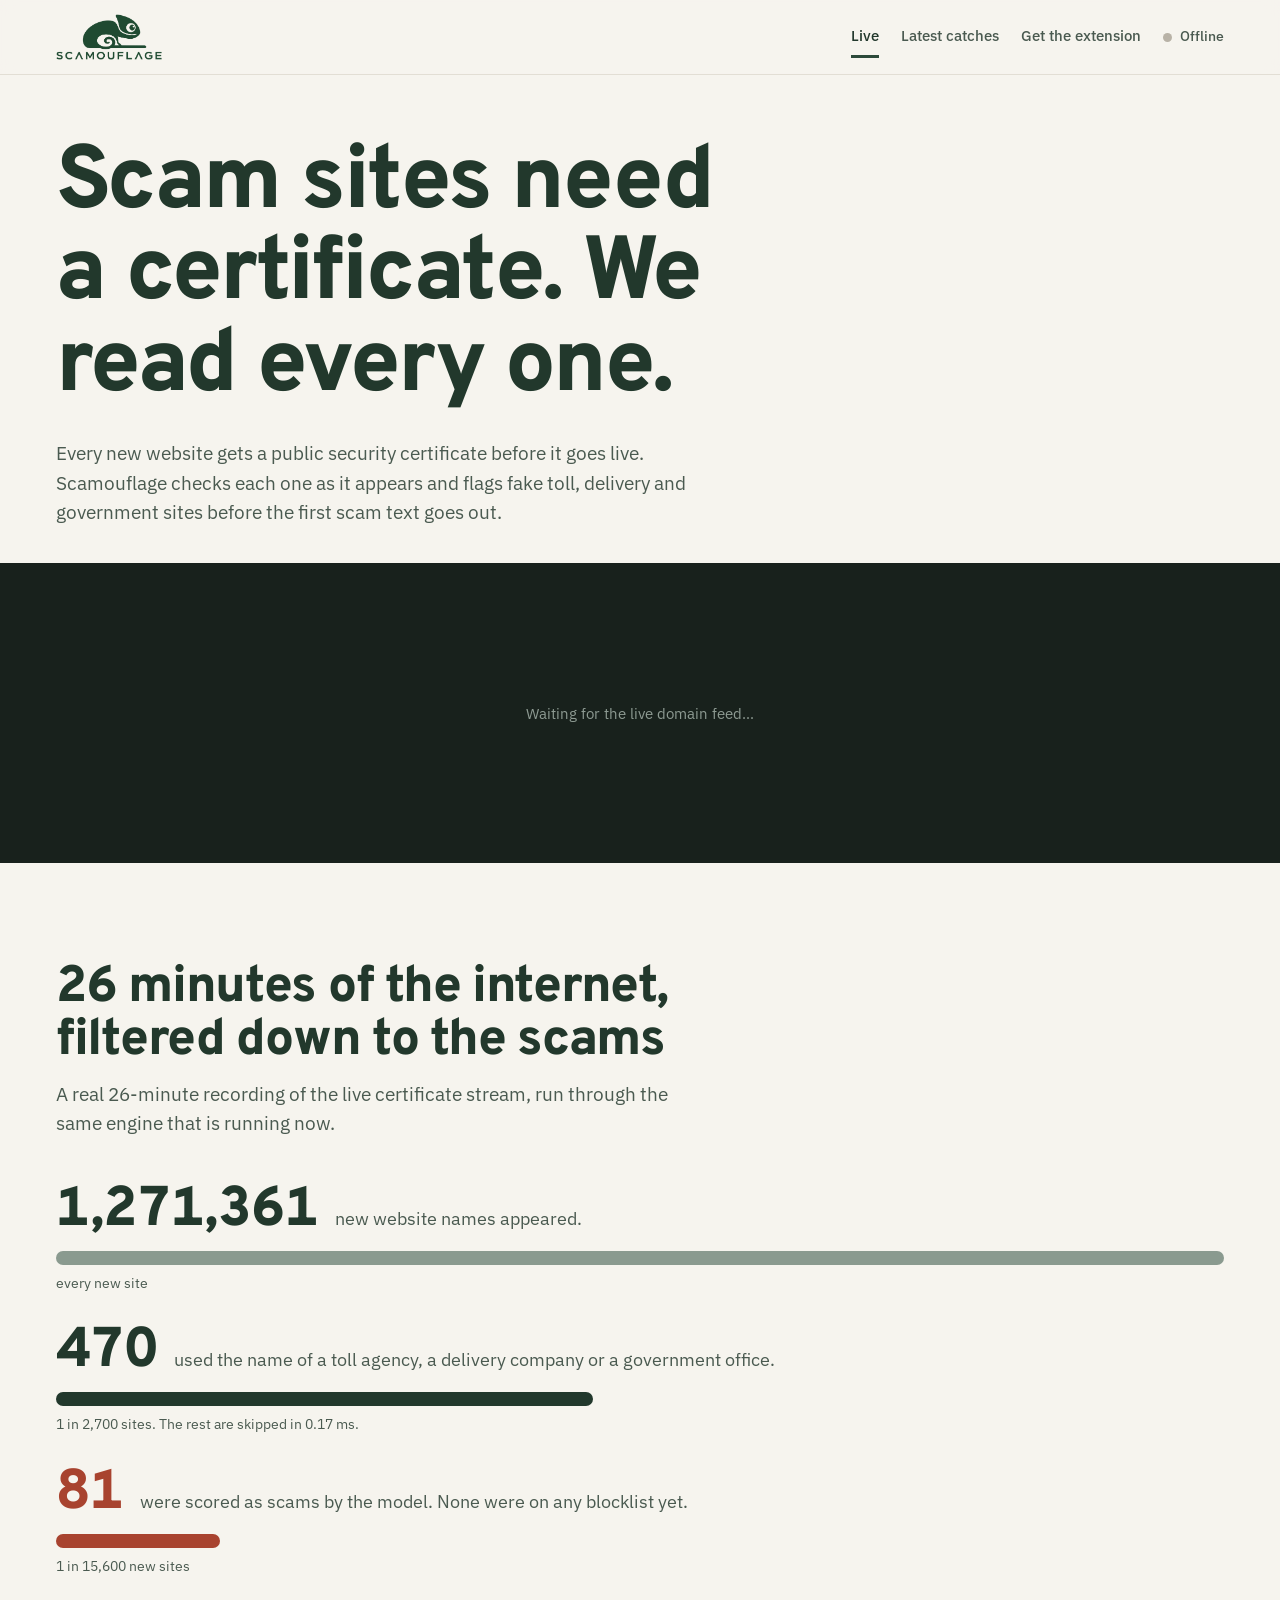
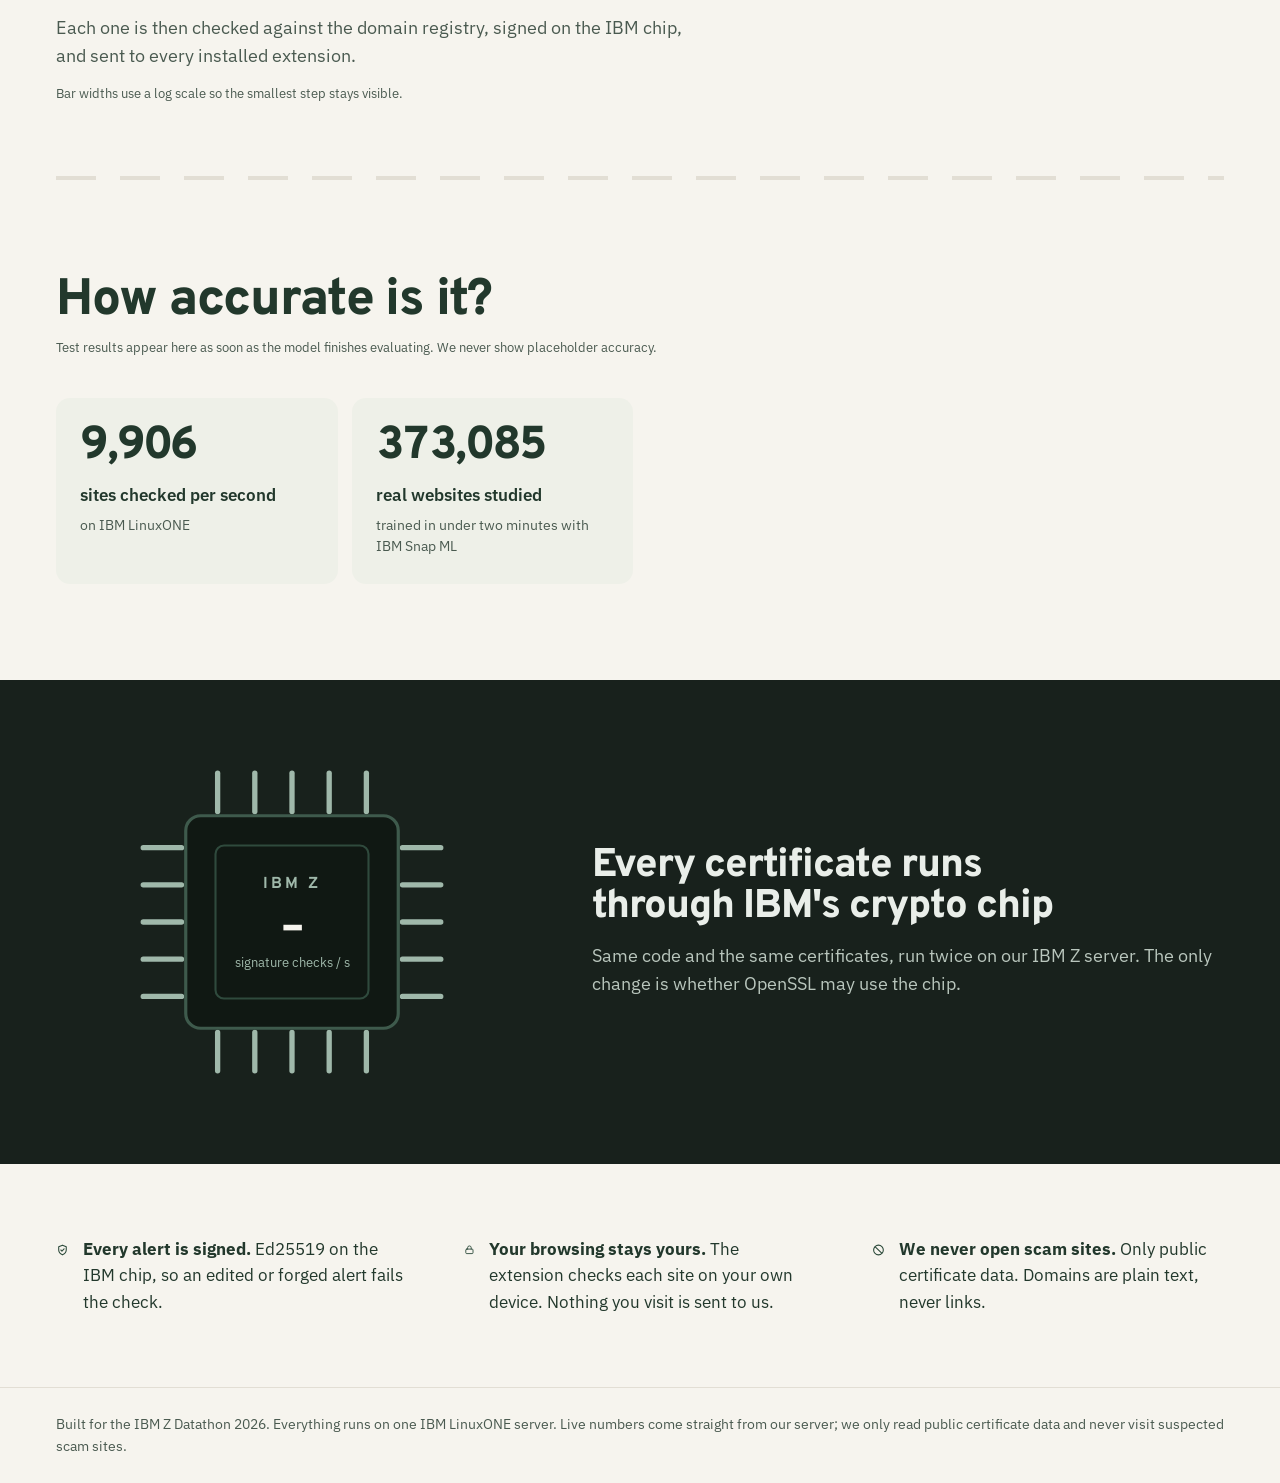
==== commit d4888d14: "Website: chameleon logo, selectable domains everywhere - Header uses the existing dashboard/logo.png" ====
--- a/dashboard/index.html
+++ b/dashboard/index.html
@@ -14,8 +14,7 @@
 <header class="top">
   <div class="wrap">
     <a class="brand" href="#dashboard" aria-label="Scamouflage home">
-      <span class="plate"><svg width="22" height="22" viewBox="0 0 24 24" fill="none" stroke="#F6F4EE" stroke-width="2" stroke-linecap="round" aria-hidden="true"><path d="M4 15c0-5 4-9 9-9 4 0 7 3 7 6s-2 5-5 5c-2 0-3-1-3-3 0-1 1-2 2-2"/><circle cx="16" cy="9.5" r="1.2" fill="#F6F4EE"/><path d="M4 19h12"/></svg></span>
-      <span>Scamouflage</span>
+      <img class="brand-logo" src="logo.png" alt="Scamouflage" width="106" height="46">
     </a>
     <nav class="tabs" aria-label="Pages">
       <a href="#dashboard" data-tab="dashboard">Live</a>
--- a/dashboard/style.css
+++ b/dashboard/style.css
@@ -64,7 +64,7 @@
 .stream .r3{top:214px;animation:drift 48s linear infinite}
 @keyframes drift{from{transform:translateX(0)}to{transform:translateX(-50%)}}
 .catch{position:absolute;left:50%;top:50%;transform:translate(-50%,-50%) scale(.92);opacity:0;display:flex;align-items:stretch;gap:12px;transition:opacity .45s ease,transform .45s cubic-bezier(.2,.8,.2,1);pointer-events:none;max-width:calc(100% - 32px)}
-.catch.show{opacity:1;transform:translate(-50%,-50%) scale(1)}
+.catch.show{opacity:1;transform:translate(-50%,-50%) scale(1);pointer-events:auto}
 .catch .sign{background:var(--green);color:#F6F4EE;border:3px solid #F6F4EE;outline:4px solid var(--green);border-radius:8px;padding:16px 16px 16px 26px;display:flex;align-items:center;gap:24px;min-width:0;box-shadow:0 22px 50px rgba(0,0,0,.5)}
 .catch .sign-text{display:flex;flex-direction:column;gap:4px;min-width:0}
 .catch .sign small{font-size:13px;color:#CFE0D4}
@@ -155,7 +155,7 @@
 .item{border-bottom:2px dashed var(--line)}
 .item.fresh{animation:fresh 3s ease-out}
 @keyframes fresh{from{background:var(--sand)}to{background:transparent}}
-.item > button{width:100%;min-height:62px;display:grid;grid-template-columns:70px minmax(0,1fr) auto 50px;gap:14px;align-items:center;padding:12px 0;border:0;background:transparent;text-align:left;cursor:pointer;color:var(--ink);font:inherit}
+.item > .row-head{width:100%;min-height:62px;display:grid;grid-template-columns:70px minmax(0,1fr) auto 50px;gap:14px;align-items:center;padding:12px 0;border:0;background:transparent;text-align:left;cursor:pointer;color:var(--ink);font:inherit}
 .item .when{font-size:14px;color:var(--ink-2)}
 .item .domain{font-size:17px}
 .stamp{font-family:var(--font-display);font-weight:800;font-size:12px;letter-spacing:.08em;border:2px solid currentColor;border-radius:3px;padding:3px 7px;transform:rotate(-4deg);white-space:nowrap}
@@ -193,7 +193,7 @@
 
 @media (max-width:640px){
   .stream{height:260px}
-  .item > button{grid-template-columns:54px minmax(0,1fr) 40px}
+  .item > .row-head{grid-template-columns:54px minmax(0,1fr) 40px}
   .item .stamp{display:none}
   .why ul{padding-left:0}
   .speedups{grid-template-columns:repeat(2,minmax(0,1fr))}
@@ -205,6 +205,12 @@
 }
 
 /* ---- additions for live data (not in the design file) ---- */
+.stream:hover .row{animation-play-state:paused}               /* hold still so names can be selected */
+.stream .row span{display:inline-block;max-width:24em;overflow:hidden;text-overflow:ellipsis;vertical-align:bottom;user-select:text;-webkit-user-select:text}
+.stream .row span:not(.hot):hover{filter:none;color:#C9D3CC}
+.item > .row-head{user-select:text;-webkit-user-select:text}
+.catch .sign{user-select:text;-webkit-user-select:text;cursor:text}
+.brand-logo{display:block;height:46px;width:auto}
 [hidden]{display:none!important}
 body{margin:0}
 .live.offline i{background:#B8B2A6;animation:none}
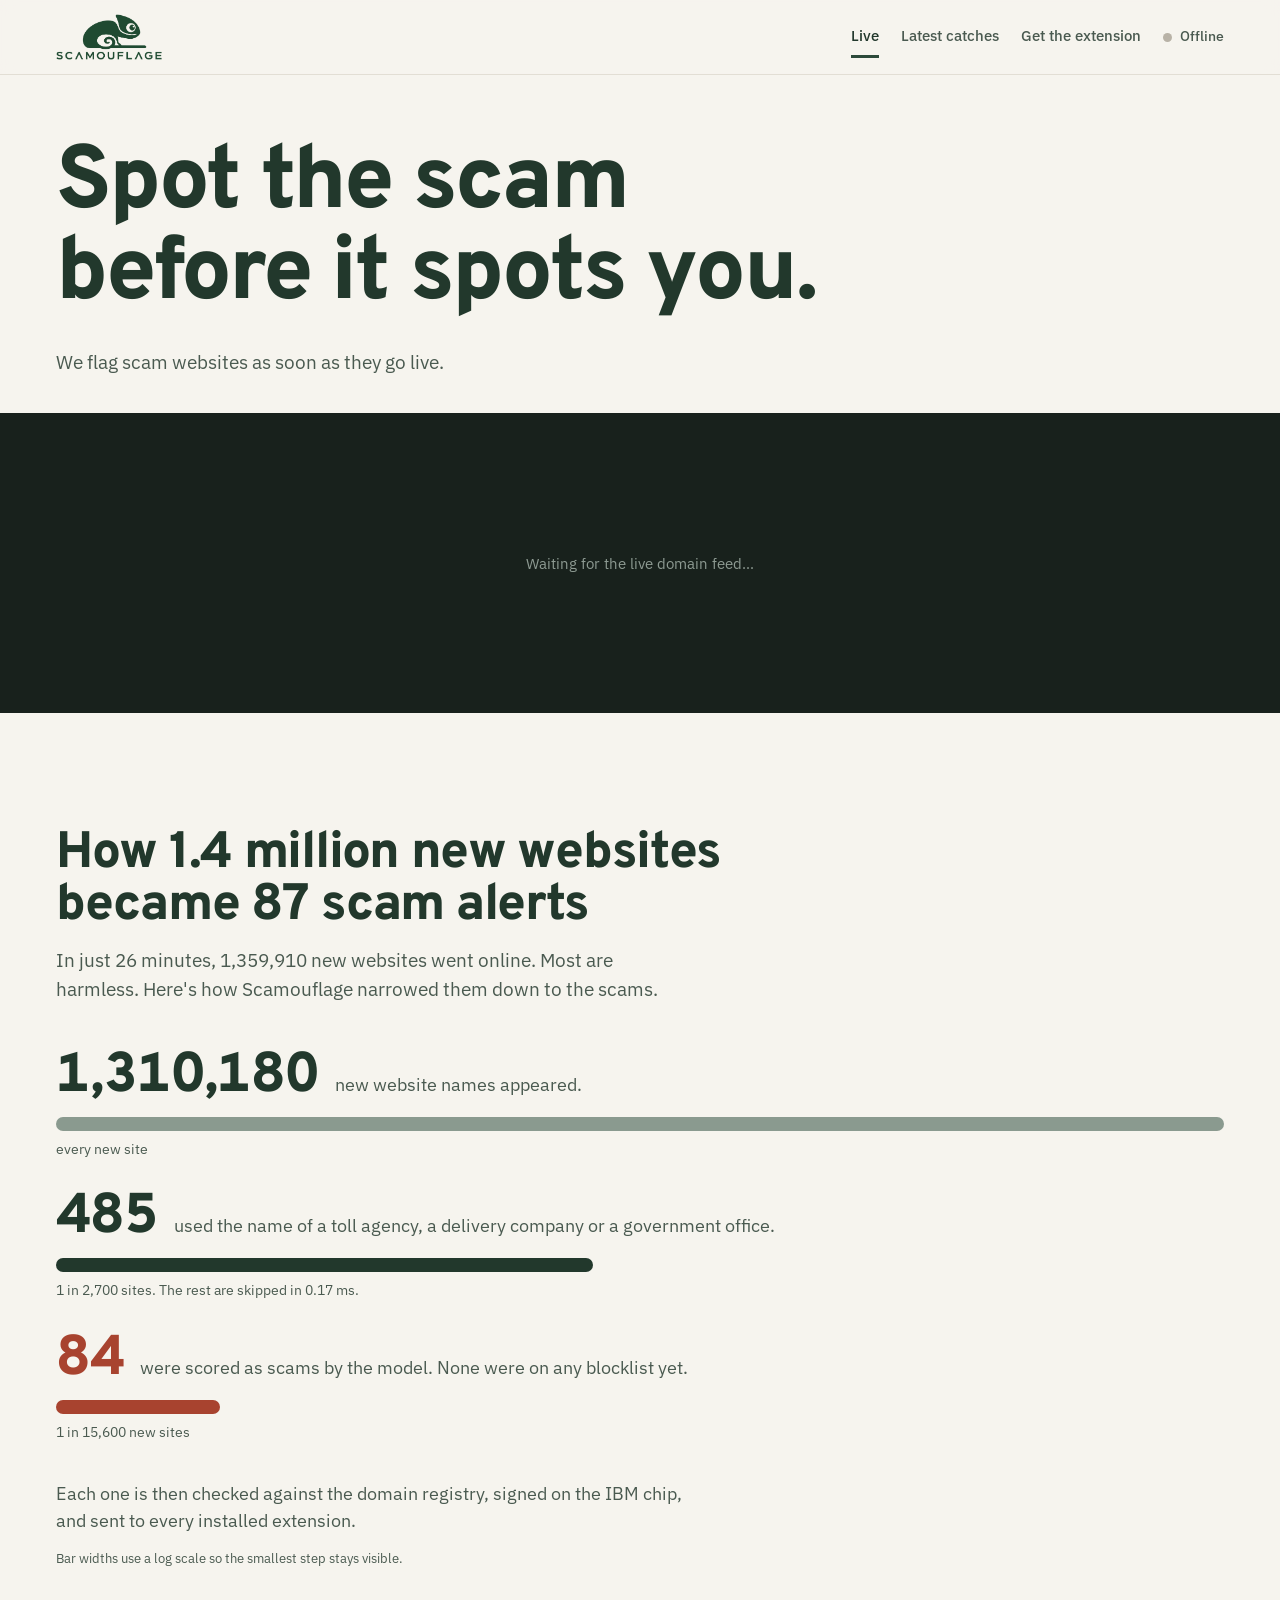
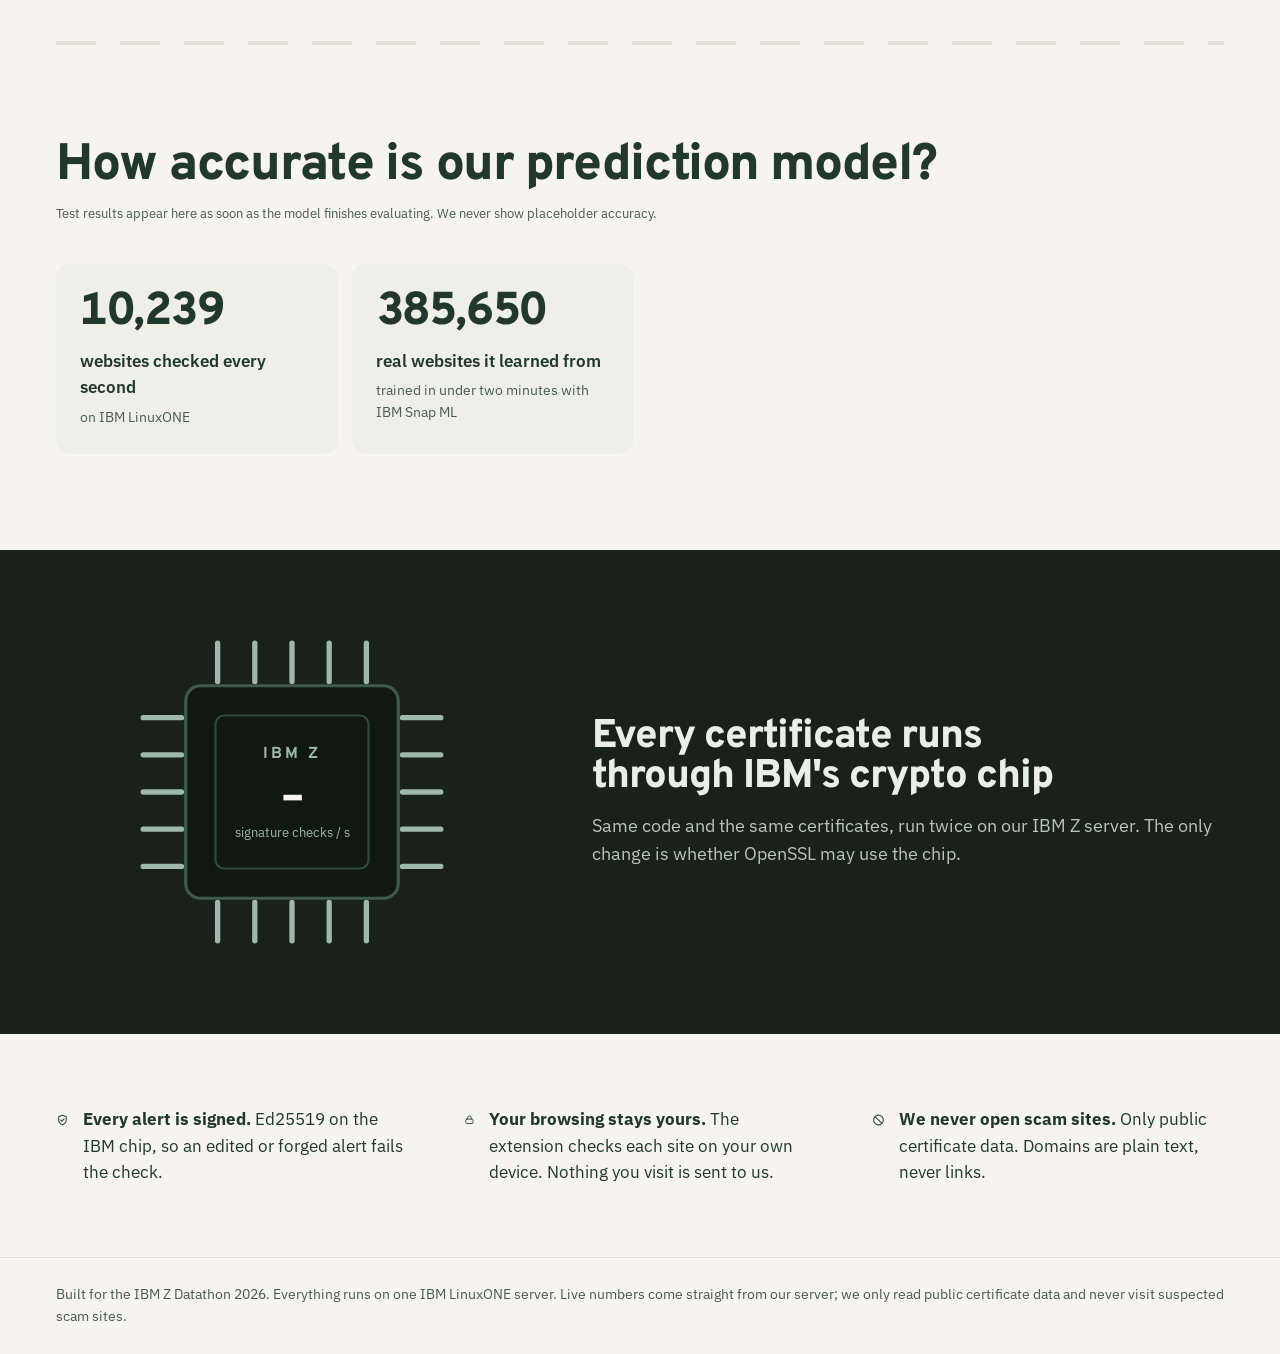
==== commit 1f0165db: "Website: new headline, plain-language accuracy section, phone layout fixes - Hero: "Spot the scam be" ====
--- a/dashboard/index.html
+++ b/dashboard/index.html
@@ -29,8 +29,8 @@
 <!-- ============ LIVE ============ -->
 <div id="panel-dashboard" data-page="dashboard">
   <div class="wrap hero">
-    <h1>Scam sites need a certificate. We read every one.</h1>
-    <p class="lead">Every new website gets a public security certificate before it goes live. Scamouflage checks each one as it appears and flags fake toll, delivery and government sites before the first scam text goes out.</p>
+    <h1>Spot the scam before it spots you.</h1>
+    <p class="lead">We flag scam websites as soon as they go live.</p>
   </div>
 
   <section class="stream" aria-label="Live certificate stream">
@@ -58,8 +58,8 @@
   </div>
 
   <section class="wrap" aria-labelledby="funnel-h">
-    <h2 id="funnel-h" style="font-size:clamp(32px,4vw,52px)">26 minutes of the internet, filtered down to the scams</h2>
-    <p class="lead" style="margin-top:12px">A real 26-minute recording of the live certificate stream, run through the same engine that is running now.</p>
+    <h2 id="funnel-h" style="font-size:clamp(32px,4vw,52px)">How 1.4 million new websites became 87 scam alerts</h2>
+    <p class="lead" style="margin-top:12px">In just 26 minutes, 1,359,910 new websites went online. Most are harmless. Here's how Scamouflage narrowed them down to the scams.</p>
     <div class="funnel" id="funnel">
       <div class="step">
         <div class="head"><span class="big num" data-count="1359910">1,359,910</span><span>new website names appeared.</span></div>
@@ -85,7 +85,7 @@
 
   <section class="results" id="report" aria-labelledby="acc-h">
     <div class="wrap">
-      <h2 id="acc-h">How accurate is it?</h2>
+      <h2 id="acc-h">How accurate is our prediction model?</h2>
       <p class="lead" id="acc-lead" style="margin-top:10px" hidden></p>
       <p class="fine" id="acc-pending" style="margin-top:10px" hidden>Test results appear here as soon as the model finishes evaluating. We never show placeholder accuracy.</p>
 
@@ -97,22 +97,22 @@
         </div>
         <div class="tile" id="tile-prec" hidden>
           <b class="tile-n"><span class="num" id="precN"></span><small>%</small></b>
-          <span class="tile-l">right when it warns</span>
+          <span class="tile-l">of its warnings are real scams</span>
           <span class="tile-s" id="precSub" hidden></span>
         </div>
         <div class="tile" id="tile-fa" hidden>
-          <b class="tile-n"><span class="num" id="faN"></span></b>
-          <span class="tile-l">false alarms per 10,000 real sites</span>
+          <b class="tile-n"><small class="tile-pre">1 in </small><span class="num" id="faN"></span></b>
+          <span class="tile-l">real websites wrongly flagged</span>
           <span class="tile-s" id="faSub" hidden></span>
         </div>
         <div class="tile">
           <b class="tile-n"><span class="num" data-count="11485">11,485</span></b>
-          <span class="tile-l">sites checked per second</span>
+          <span class="tile-l">websites checked every second</span>
           <span class="tile-s">on IBM LinuxONE</span>
         </div>
         <div class="tile">
           <b class="tile-n"><span class="num" data-count="432589">432,589</span></b>
-          <span class="tile-l">real websites studied</span>
+          <span class="tile-l">real websites it learned from</span>
           <span class="tile-s">trained in under two minutes with IBM Snap ML</span>
         </div>
       </div>
--- a/dashboard/style.css
+++ b/dashboard/style.css
@@ -223,3 +223,24 @@
 .btn:disabled{opacity:.6;cursor:default}
 .ext code{font-family:var(--font-domain);font-size:.9em;background:var(--sand);border-radius:3px;padding:1px 5px}
 @media (max-width:640px){ .why-facts{padding-left:0} }
+/* bigger live stat line under the stream */
+.stream-caption{gap:10px 40px;padding-block:22px;font-size:18px;align-items:baseline}
+.stream-caption b{font-family:var(--font-display);font-weight:800;font-size:30px;letter-spacing:-.02em;color:var(--ink)}
+@media (max-width:640px){ .stream-caption{gap:8px 24px;font-size:16px} .stream-caption b{font-size:24px} }
+.tile-n small.tile-pre{margin:0 .25em 0 0}
+/* Narrow screens only: the sign is centred with left:50%, which caps an auto width at half the band,
+   so long domains broke one letter per line. Let it size to its content (capped by max-width) instead. */
+@media (max-width:900px){ .catch{width:max-content} }
+@media (max-width:640px){
+  .catch .sign{padding:12px 12px 12px 16px;gap:12px}
+  .catch .sign small{font-size:12px}
+  .catch .sign .domain{font-size:17px;line-height:1.3}
+  .catch .sign em{font-size:14px}
+}
+/* Phones only: a more compact sticky header so it doesn't eat the screen */
+@media (max-width:640px){
+  header.top .wrap{padding-block:8px;gap:6px}
+  .brand-logo{height:36px}
+  nav.tabs{gap:2px 16px;font-size:14px}
+  nav.tabs a{padding:6px 0}
+}
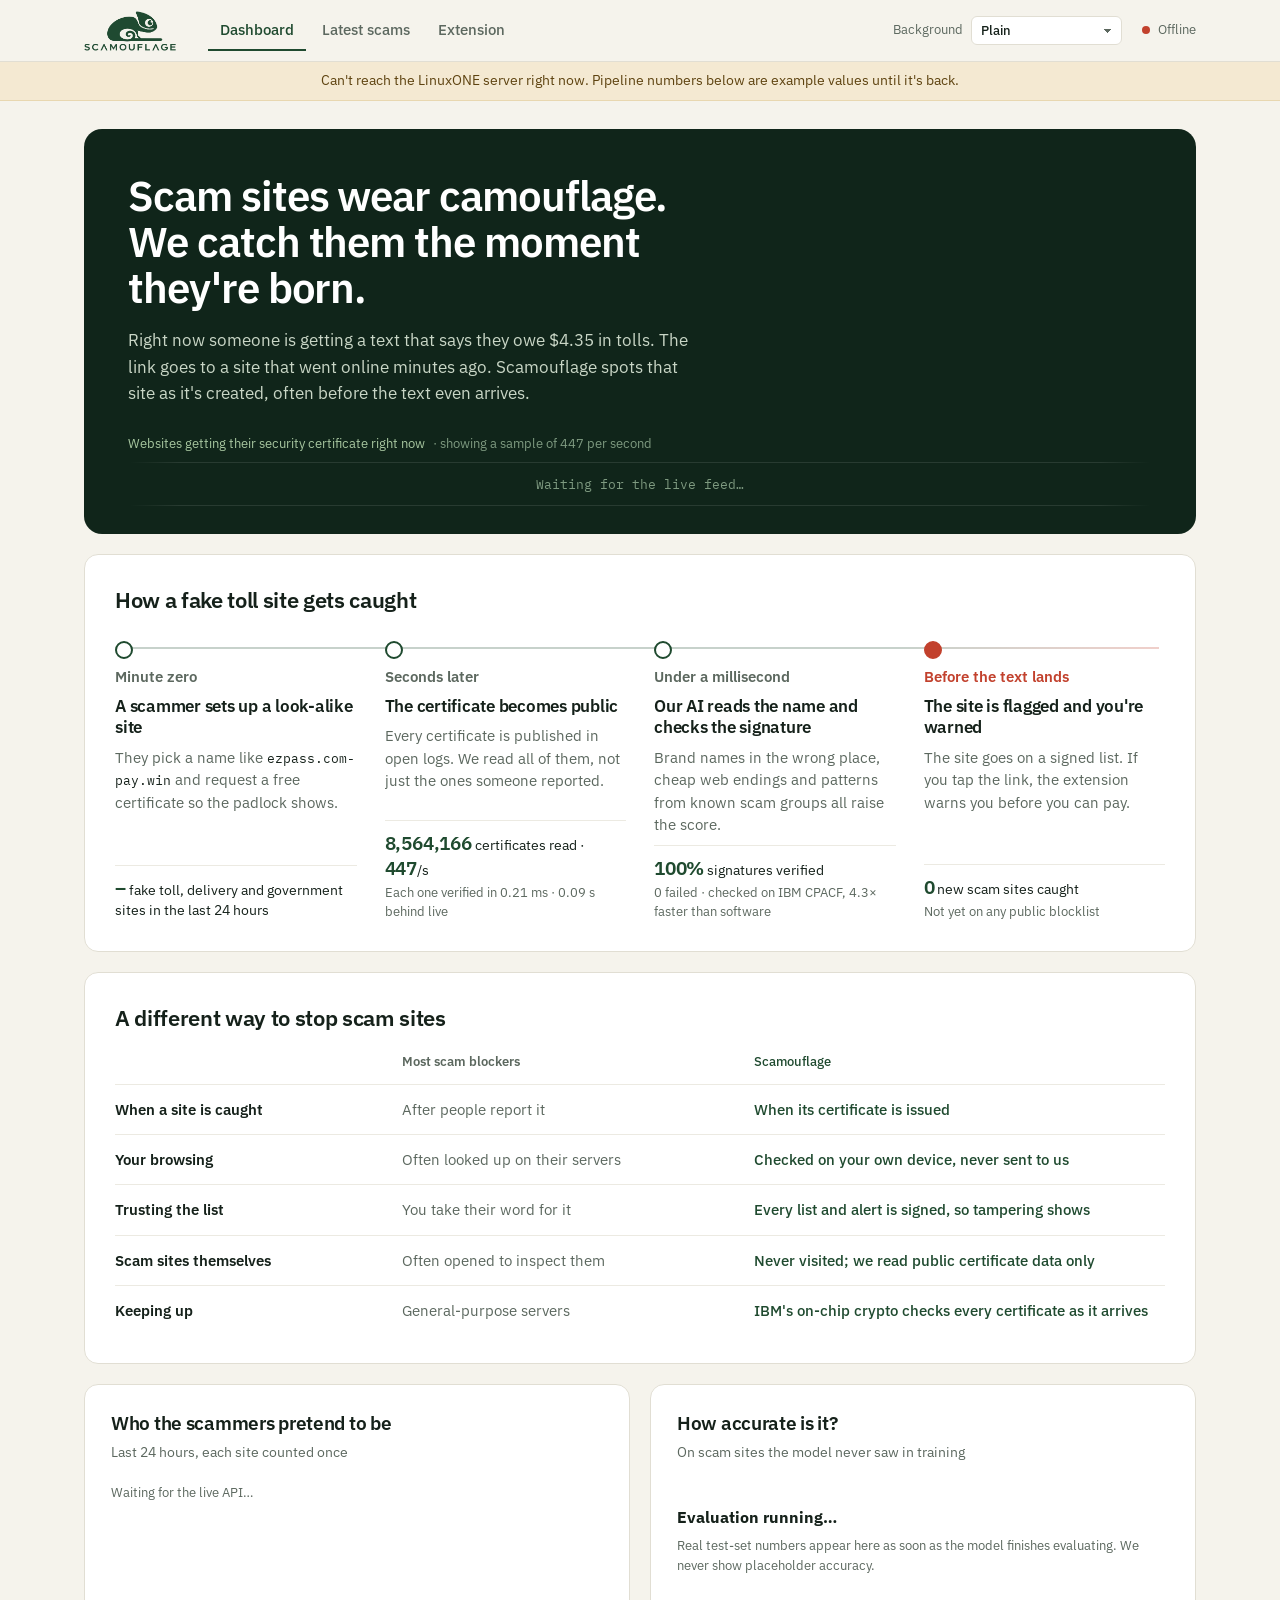
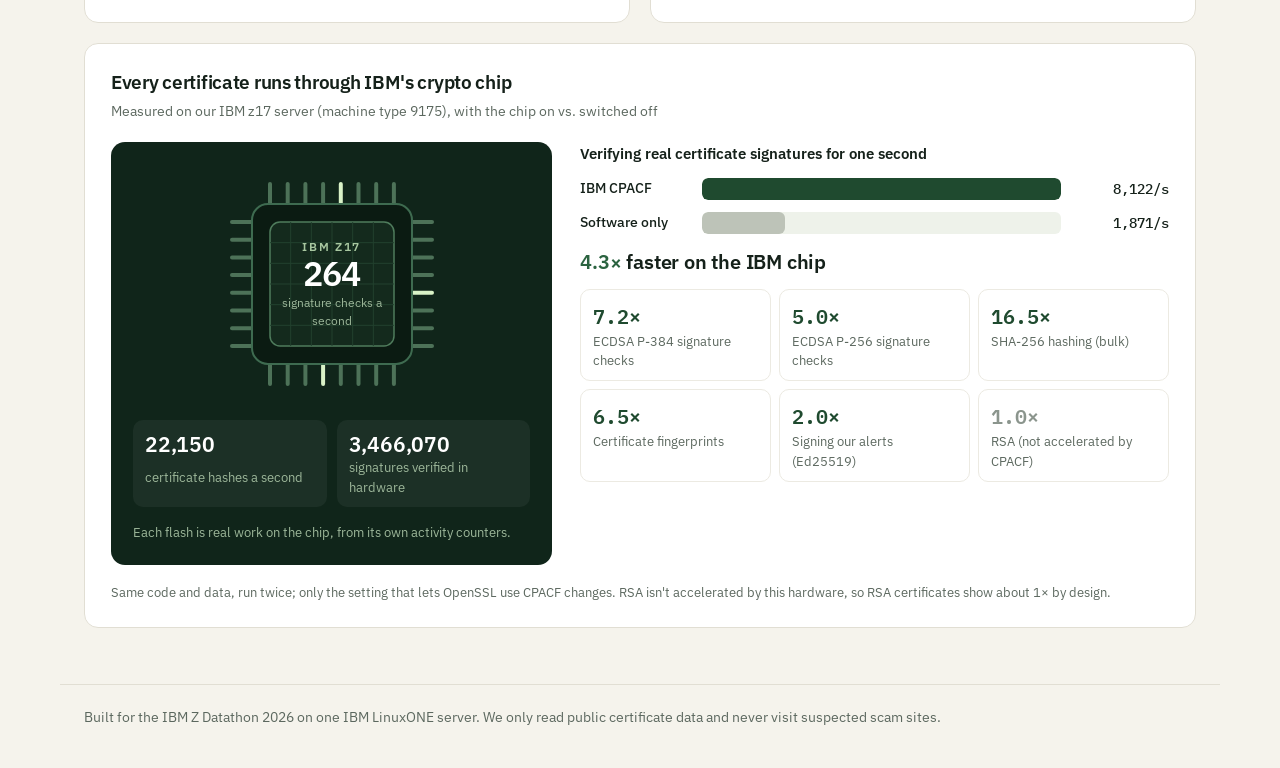
==== commit 1f0c1f66: "Takedown: one-click abuse report to the registrar (RDAP abuse contact, preview/mailto/send, dispatch" ====
--- a/dashboard/index.html
+++ b/dashboard/index.html
@@ -2,229 +2,329 @@
 <html lang="en">
 <head>
   <meta charset="utf-8">
-  <meta name="viewport" content="width=device-width, initial-scale=1, viewport-fit=cover">
+  <meta name="viewport" content="width=device-width, initial-scale=1">
   <title>Scamouflage · Live scam-site detection</title>
   <link rel="preconnect" href="https://fonts.googleapis.com">
   <link rel="preconnect" href="https://fonts.gstatic.com" crossorigin>
-  <link rel="stylesheet" href="https://fonts.googleapis.com/css2?family=Overpass:wght@600;700;800&family=IBM+Plex+Sans:wght@400;500;600&family=IBM+Plex+Mono:wght@500;600&display=swap">
+  <link href="https://fonts.googleapis.com/css2?family=IBM+Plex+Mono:wght@400;500;600&family=IBM+Plex+Sans:wght@400;500;600;700&display=swap" rel="stylesheet">
   <link rel="stylesheet" href="style.css">
 </head>
 <body>
 
-<header class="top">
-  <div class="wrap">
+<canvas id="wallpaper" class="wallpaper" aria-hidden="true"></canvas>
+<video id="wallpaper-video" class="wallpaper-video" muted loop playsinline aria-hidden="true"></video>
+<div class="wallpaper-scrim" aria-hidden="true"></div>
+
+<header class="topbar">
+  <div class="topbar-inner">
     <a class="brand" href="#dashboard" aria-label="Scamouflage home">
-      <img class="brand-logo" src="logo.png" alt="Scamouflage" width="106" height="46">
+      <img src="logo.png" alt="Scamouflage" class="brand-logo" onerror="this.style.display='none'; this.nextElementSibling.hidden=false;">
+      <span class="brand-word" hidden>SCAMOUFLAGE</span>
     </a>
-    <nav class="tabs" aria-label="Pages">
-      <a href="#dashboard" data-tab="dashboard">Live</a>
-      <a href="#catches" data-tab="catches">Latest catches</a>
-      <a href="#extension" data-tab="extension">Get the extension</a>
-      <span class="live" id="status" title="Connection to the LinuxONE server"><i></i><span id="status-text">Connecting…</span></span>
+    <nav class="tabs" role="tablist" aria-label="Sections">
+      <button class="tab-btn" data-tab="dashboard" role="tab">Dashboard</button>
+      <button class="tab-btn" data-tab="catches" role="tab">Latest scams</button>
+      <button class="tab-btn" data-tab="extension" role="tab">Extension</button>
     </nav>
+    <div class="topbar-right">
+      <label class="wp-picker">
+        <span>Background</span>
+        <select id="wallpaper-select">
+          <option value="off">Plain</option>
+          <option value="forest">Forest (live)</option>
+          <option value="city">City at night (live)</option>
+          <option value="abstract">Abstract light (live)</option>
+          <option value="constellation">Constellation</option>
+        </select>
+      </label>
+      <div class="status" id="status" title="Connection to the LinuxONE server">
+        <span class="dot"></span><span id="status-text">Connecting…</span>
+      </div>
+    </div>
   </div>
 </header>
 
+<div class="offline-banner" id="offline-banner" role="status" hidden>
+  Can't reach the LinuxONE server right now. Pipeline numbers below are example values until it's back.
+</div>
+
 <main>
-<!-- ============ LIVE ============ -->
-<div id="panel-dashboard" data-page="dashboard">
-  <div class="wrap hero">
-    <h1>Spot the scam before it spots you.</h1>
-    <p class="lead">We flag scam websites as soon as they go live.</p>
+
+  <!-- ============ DASHBOARD ============ -->
+  <section class="tab-panel" id="panel-dashboard">
+
+    <section class="hero">
+      <div class="hero-copy">
+        <h1>Scam sites wear camouflage. We catch them the moment they're born.</h1>
+        <p class="lede">Right now someone is getting a text that says they owe $4.35 in tolls. The link goes to a site that went online minutes ago. Scamouflage spots that site as it's created, often before the text even arrives.</p>
+      </div>
+
+      <article class="catch-card" id="catch-card" hidden aria-live="polite">
+        <p class="cc-kicker"><span id="cc-label">Just caught</span> <span class="cc-time" id="cc-time"></span> <span class="tag tag-demo" id="cc-demo" hidden>Demo replay</span></p>
+        <h2 class="cc-headline" id="cc-headline">A likely scam site</h2>
+        <p class="cc-domain" id="cc-domain"></p>
+        <div class="cc-score">
+          <span class="cc-score-num" id="cc-score">–</span><span class="cc-score-of">/ 100</span>
+          <div class="cc-score-bar"><i id="cc-score-fill"></i></div>
+        </div>
+        <ul class="cc-reasons" id="cc-reasons"></ul>
+        <p class="cc-foot">
+          <span><span id="cc-stage"></span><span class="cc-seal" id="cc-seal" hidden> · signed on IBM CPACF</span></span>
+          <a id="cc-crtsh" href="#" target="_blank" rel="noopener noreferrer">See the certificate ↗</a>
+        </p>
+      </article>
+
+      <section class="firehose" aria-label="Live certificate stream">
+        <p class="fh-head">
+          <span>Websites getting their security certificate right now</span>
+          <span class="fh-rate" id="fh-rate"></span>
+          <span class="tag tag-demo" id="fh-demo" hidden>Demo replay</span>
+        </p>
+        <div class="fh-strip" id="fh-strip" aria-hidden="true">
+          <div class="fh-track" id="fh-track"></div>
+          <p class="fh-wait" id="fh-wait">Waiting for the live feed…</p>
+        </div>
+      </section>
+    </section>
+
+    <!-- The story, with live numbers in each step -->
+    <section class="story card" aria-labelledby="story-title">
+      <h2 id="story-title">How a fake toll site gets caught</h2>
+      <ol class="story-steps">
+        <li>
+          <p class="story-when">Minute zero</p>
+          <h3>A scammer sets up a look-alike site</h3>
+          <p>They pick a name like <span class="mono">ezpass.com-pay.win</span> and request a free certificate so the padlock shows.</p>
+          <p class="story-live"><strong id="story-24h">–</strong> fake toll, delivery and government sites in the last 24 hours</p>
+        </li>
+        <li>
+          <p class="story-when">Seconds later</p>
+          <h3>The certificate becomes public</h3>
+          <p>Every certificate is published in open logs. We read all of them, not just the ones someone reported.</p>
+          <p class="story-live"><strong id="stat-checked">–</strong> certificates read · <strong id="stat-rate">–</strong>/s <span class="story-sub" id="stat-rate-sub"></span></p>
+        </li>
+        <li>
+          <p class="story-when">Under a millisecond</p>
+          <h3>Our AI reads the name and checks the signature</h3>
+          <p>Brand names in the wrong place, cheap web endings and patterns from known scam groups all raise the score.</p>
+          <p class="story-live"><strong id="stat-hw">–</strong> signatures verified <span class="story-sub" id="stat-hw-sub"></span></p>
+        </li>
+        <li>
+          <p class="story-when">Before the text lands</p>
+          <h3>The site is flagged and you're warned</h3>
+          <p>The site goes on a signed list. If you tap the link, the extension warns you before you can pay.</p>
+          <p class="story-live"><strong class="hot" id="stat-new">–</strong> new scam sites caught <span class="story-sub" id="stat-known"></span></p>
+        </li>
+      </ol>
+    </section>
+
+    <!-- How this differs from the usual approach, in plain words -->
+    <section class="compare-approach card" aria-labelledby="approach-title">
+      <h2 id="approach-title">A different way to stop scam sites</h2>
+      <div class="approach-table" role="table">
+        <div class="approach-row approach-head" role="row">
+          <span role="columnheader"></span>
+          <span role="columnheader">Most scam blockers</span>
+          <span role="columnheader">Scamouflage</span>
+        </div>
+        <div class="approach-row" role="row">
+          <span role="rowheader">When a site is caught</span>
+          <span role="cell">After people report it</span>
+          <span role="cell">When its certificate is issued</span>
+        </div>
+        <div class="approach-row" role="row">
+          <span role="rowheader">Your browsing</span>
+          <span role="cell">Often looked up on their servers</span>
+          <span role="cell">Checked on your own device, never sent to us</span>
+        </div>
+        <div class="approach-row" role="row">
+          <span role="rowheader">Trusting the list</span>
+          <span role="cell">You take their word for it</span>
+          <span role="cell">Every list and alert is signed, so tampering shows</span>
+        </div>
+        <div class="approach-row" role="row">
+          <span role="rowheader">Scam sites themselves</span>
+          <span role="cell">Often opened to inspect them</span>
+          <span role="cell">Never visited; we read public certificate data only</span>
+        </div>
+        <div class="approach-row" role="row">
+          <span role="rowheader">Keeping up</span>
+          <span role="cell">General-purpose servers</span>
+          <span role="cell">IBM's on-chip crypto checks every certificate as it arrives</span>
+        </div>
+      </div>
+    </section>
+
+    <div class="grid-2">
+      <article class="card">
+        <header class="card-head">
+          <h2>Who the scammers pretend to be</h2>
+          <p class="card-sub">Last 24 hours, each site counted once</p>
+        </header>
+        <div id="breakdown" class="breakdown"></div>
+      </article>
+
+      <article class="card">
+        <header class="card-head">
+          <h2>How accurate is it?</h2>
+          <p class="card-sub">On scam sites the model never saw in training</p>
+        </header>
+        <div id="metrics"></div>
+      </article>
+    </div>
+
+    <article class="card ibm">
+      <header class="card-head">
+        <h2>Every certificate runs through IBM's crypto chip</h2>
+        <p class="card-sub" id="bench-machine">Measured on our server</p>
+      </header>
+
+      <div class="ibm-grid">
+        <div class="chip-panel">
+          <div class="chip-wrap">
+            <svg class="chip-svg" viewBox="0 0 240 240" aria-hidden="true">
+              <g class="pins"></g>
+              <rect x="40" y="40" width="160" height="160" rx="16" class="chip-body"/>
+              <rect x="58" y="58" width="124" height="124" rx="10" class="chip-die"/>
+              <g class="chip-grid"></g>
+              <rect x="58" y="58" width="124" height="124" rx="10" class="chip-glow"/>
+            </svg>
+            <div class="chip-label">
+              <div class="chip-name" id="chip-name">IBM Z</div>
+              <div class="chip-live" id="cpacf-verify">–</div>
+              <div class="chip-unit">signature checks a second</div>
+            </div>
+          </div>
+          <div class="chip-counters">
+            <div><span class="chip-num" id="cpacf-sha">–</span><span>certificate hashes a second</span></div>
+            <div><span class="chip-num" id="cpacf-total">–</span><span>signatures verified in hardware</span></div>
+          </div>
+          <p class="chip-foot">Each flash is real work on the chip, from its own activity counters.</p>
+        </div>
+
+        <div class="compare">
+          <p class="compare-title">Verifying real certificate signatures for one second</p>
+          <div class="lane">
+            <span class="lane-name">IBM CPACF</span>
+            <div class="lane-track"><div class="lane-fill on" id="race-on"></div></div>
+            <span class="lane-num" id="race-on-num">–</span>
+          </div>
+          <div class="lane">
+            <span class="lane-name">Software only</span>
+            <div class="lane-track"><div class="lane-fill off" id="race-off"></div></div>
+            <span class="lane-num" id="race-off-num">–</span>
+          </div>
+          <p class="compare-result"><span id="race-x">–</span> faster on the IBM chip</p>
+          <div class="speed-list" id="speed-list"></div>
+        </div>
+      </div>
+
+      <p class="fine">Same code and data, run twice; only the setting that lets OpenSSL use CPACF changes. RSA isn't accelerated by this hardware, so RSA certificates show about 1× by design.</p>
+    </article>
+  </section>
+
+  <!-- ============ LATEST SCAMS ============ -->
+  <section class="tab-panel" id="panel-catches" hidden>
+    <div class="section-head">
+      <div>
+        <h2>Latest scams</h2>
+        <p>The 15 newest fake toll, delivery and government sites our AI flagged. Shown as plain text: we never open these sites, so you never have to.</p>
+      </div>
+      <button id="refresh-btn" class="btn btn-ghost" type="button">↻ Refresh</button>
+    </div>
+
+    <div class="legend">
+      <span class="legend-item"><i class="swatch high"></i>90–100 very likely a scam</span>
+      <span class="legend-item"><i class="swatch mid"></i>75–89 very suspicious</span>
+      <span class="legend-item"><i class="swatch low"></i>below 75 worth a look</span>
+    </div>
+
+    <section class="catch-group" id="group-new" hidden>
+      <h3>New catches <span class="group-count" id="count-new">0</span></h3>
+      <p class="card-sub">Not on any public scam list when we flagged them.</p>
+      <ol id="list-new" class="catch-list"></ol>
+    </section>
+    <section class="catch-group" id="group-known" hidden>
+      <h3>Known scams <span class="group-count" id="count-known">0</span></h3>
+      <p class="card-sub">Already on a public scam list when we saw the certificate.</p>
+      <ol id="list-known" class="catch-list"></ol>
+    </section>
+    <p class="empty" id="catch-empty" hidden>Loading…</p>
+  </section>
+
+  <!-- Abuse report preview (opened from a "Report to registrar" button) -->
+  <div class="modal-backdrop" id="report-modal" hidden>
+    <div class="modal" role="dialog" aria-modal="true" aria-labelledby="rm-title">
+      <div class="modal-head">
+        <div>
+          <h2 id="rm-title">Report to registrar</h2>
+          <p class="card-sub" id="rm-sub">Looking up the registrar's abuse contact…</p>
+        </div>
+        <button class="modal-close" id="rm-close" type="button" aria-label="Close">×</button>
+      </div>
+      <div class="modal-body">
+        <p class="rm-note" id="rm-note" hidden></p>
+        <dl class="rm-fields">
+          <dt>To</dt><dd id="rm-to" class="mono">–</dd>
+          <dt>Registrar</dt><dd id="rm-registrar">–</dd>
+          <dt>Subject</dt><dd id="rm-subject">–</dd>
+        </dl>
+        <pre class="rm-body" id="rm-body" tabindex="0"></pre>
+        <label class="rm-noteline">
+          <span>Add a note (optional)</span>
+          <textarea id="rm-usernote" rows="2" maxlength="4000" placeholder="e.g. victims reached us via SMS on 17 Oct"></textarea>
+        </label>
+      </div>
+      <div class="modal-foot">
+        <span class="fine" id="rm-status"></span>
+        <div class="rm-actions">
+          <button class="btn btn-ghost" id="rm-copy" type="button">Copy text</button>
+          <a class="btn btn-ghost" id="rm-mailto" href="#" hidden>Open in mail app</a>
+          <button class="btn btn-primary" id="rm-send" type="button" hidden>Send from server</button>
+        </div>
+      </div>
+    </div>
   </div>
 
-  <section class="stream" aria-label="Live certificate stream">
-    <div class="row r1" id="r1" aria-hidden="true"></div>
-    <div class="row r2" id="r2" aria-hidden="true"></div>
-    <div class="row r3" id="r3" aria-hidden="true"></div>
-    <p class="stream-wait" id="stream-wait">Waiting for the live domain feed…</p>
-    <span class="demo-note stream-demo" id="stream-demo" hidden>Demo replay</span>
-    <div class="catch" id="catch" aria-live="polite">
-      <div class="sign">
-        <div class="sign-text">
-          <small id="catchWhen"></small>
-          <span class="domain" id="catchDomain"></span>
-          <em id="catchWhy"></em>
-        </div>
-        <div class="score"><b id="catchScore"></b><span>scam score</span></div>
-      </div>
-    </div>
+  <!-- ============ EXTENSION ============ -->
+  <section class="tab-panel" id="panel-extension" hidden>
+    <div class="ext-hero">
+      <div class="ext-copy">
+        <p class="eyebrow">Free Chrome extension</p>
+        <h2>Get warned before you pay a fake toll.</h2>
+        <p class="lede">Tap a link in a "you owe a toll" or "your package is held" text, and Scamouflage shows a full-page warning before you can pay, with the reasons the site looks fake. Every check happens on your own device.</p>
+        <div class="ext-btns">
+          <button id="howto-btn" class="btn btn-primary" type="button">How to install</button>
+          <a id="install-btn" class="btn btn-ghost" href="#" target="_blank" rel="noopener" hidden>Download the extension</a>
+        </div>
+      </div>
+
+      <figure class="ext-shot">
+        <img id="ext-shot-img" src="extension-screenshot.png" alt="The Scamouflage warning page" onerror="this.closest('figure').hidden = true;">
+        <figcaption>The warning page, shown before a flagged site can be used</figcaption>
+      </figure>
+    </div>
+
+    <article class="card install" id="install-steps">
+      <h3>Install it in Chrome</h3>
+      <ol class="install-list">
+        <li>Download the <code>extension</code> folder from our project.</li>
+        <li>Open <code>chrome://extensions</code> and turn on <strong>Developer mode</strong>.</li>
+        <li>Click <strong>Load unpacked</strong> and choose the <code>extension</code> folder.</li>
+        <li>Pin Scamouflage to your toolbar.</li>
+      </ol>
+      <p class="fine">The extension downloads a signed list every 30 minutes and rejects any list that's tampered with or older than the one it has. Demo mode flags a harmless local test page, so a demo never opens a real scam site.</p>
+    </article>
   </section>
-  <div class="wrap stream-caption">
-    <span data-stat hidden><b class="num" id="cps">–</b> new certificates a second</span>
-    <span data-stat hidden>checked in <b class="num"><span id="verifyMs">–</span> ms</b> each</span>
-    <span data-stat hidden><b class="num" id="certTotal">–</b> checked since we started</span>
-    <span data-stat hidden><b class="num" id="newTotal" style="color:var(--rust)">–</b> new scam sites caught</span>
-  </div>
-
-  <section class="wrap" aria-labelledby="funnel-h">
-    <h2 id="funnel-h" style="font-size:clamp(32px,4vw,52px)">How 1.4 million new websites became 87 scam alerts</h2>
-    <p class="lead" style="margin-top:12px">In just 26 minutes, 1,359,910 new websites went online. Most are harmless. Here's how Scamouflage narrowed them down to the scams.</p>
-    <div class="funnel" id="funnel">
-      <div class="step">
-        <div class="head"><span class="big num" data-count="1359910">1,359,910</span><span>new website names appeared.</span></div>
-        <div class="fbar" style="width:100%;background:#8A9A8F"></div>
-        <span class="ratio">every new site</span>
-      </div>
-      <div class="step">
-        <div class="head"><span class="big num" data-count="503">503</span><span>used the name of a toll agency, a delivery company or a government office.</span></div>
-        <div class="fbar" style="width:46%;background:var(--ink)"></div>
-        <span class="ratio">1 in 2,700 sites. The rest are skipped in 0.17 ms.</span>
-      </div>
-      <div class="step">
-        <div class="head"><span class="big num" data-count="87" style="color:var(--rust)">87</span><span>were scored as scams by the model. None were on any blocklist yet.</span></div>
-        <div class="fbar" style="width:14%;min-width:64px;background:var(--rust)"></div>
-        <span class="ratio">1 in 15,600 new sites</span>
-      </div>
-    </div>
-    <p class="lead" style="font-size:18px;margin-top:36px">Each one is then checked against the domain registry, signed on the IBM chip, and sent to every installed extension.</p>
-    <p class="fine" style="margin-top:14px">Bar widths use a log scale so the smallest step stays visible.</p>
-  </section>
-
-  <div class="wrap"><div class="lane" aria-hidden="true"></div></div>
-
-  <section class="results" id="report" aria-labelledby="acc-h">
-    <div class="wrap">
-      <h2 id="acc-h">How accurate is our prediction model?</h2>
-      <p class="lead" id="acc-lead" style="margin-top:10px" hidden></p>
-      <p class="fine" id="acc-pending" style="margin-top:10px" hidden>Test results appear here as soon as the model finishes evaluating. We never show placeholder accuracy.</p>
-
-      <div class="bento">
-        <div class="tile tile-hero" id="tile-recall" hidden>
-          <b class="tile-n"><span class="num" id="recallN"></span><small>%</small></b>
-          <span class="tile-l">of fake toll, delivery and government sites caught</span>
-          <span class="tile-s" id="recallSub" hidden></span>
-        </div>
-        <div class="tile" id="tile-prec" hidden>
-          <b class="tile-n"><span class="num" id="precN"></span><small>%</small></b>
-          <span class="tile-l">of its warnings are real scams</span>
-          <span class="tile-s" id="precSub" hidden></span>
-        </div>
-        <div class="tile" id="tile-fa" hidden>
-          <b class="tile-n"><small class="tile-pre">1 in </small><span class="num" id="faN"></span></b>
-          <span class="tile-l">real websites wrongly flagged</span>
-          <span class="tile-s" id="faSub" hidden></span>
-        </div>
-        <div class="tile">
-          <b class="tile-n"><span class="num" data-count="11485">11,485</span></b>
-          <span class="tile-l">websites checked every second</span>
-          <span class="tile-s">on IBM LinuxONE</span>
-        </div>
-        <div class="tile">
-          <b class="tile-n"><span class="num" data-count="432589">432,589</span></b>
-          <span class="tile-l">real websites it learned from</span>
-          <span class="tile-s">trained in under two minutes with IBM Snap ML</span>
-        </div>
-      </div>
-
-      <div class="bento bento-extra" id="lead-tiles" hidden>
-        <div class="tile" id="tile-lead-days" hidden>
-          <b class="tile-n"><span class="num" id="leadDaysN"></span><small id="leadDaysUnit"></small></b>
-          <span class="tile-l">head start on public blocklists</span>
-          <span class="tile-s" id="leadDaysSub"></span>
-        </div>
-        <div class="tile" id="tile-lead-share" hidden>
-          <b class="tile-n"><span class="num" id="leadShareN"></span><small>%</small></b>
-          <span class="tile-l">caught before any public feed</span>
-          <span class="tile-s">of our catches that a feed listed later</span>
-        </div>
-      </div>
-    </div>
-  </section>
-
-  <section class="ibm" aria-labelledby="ibm-h">
-    <div class="wrap split" style="align-items:center">
-      <div style="flex:1 1 340px;display:flex;justify-content:center">
-        <svg viewBox="0 0 320 320" width="340" style="max-width:100%" role="img" aria-label="IBM chip, pins pulsing with live signature checks">
-          <g stroke="#9FB8AA" stroke-width="5" stroke-linecap="round" id="pins"></g>
-          <rect x="60" y="60" width="200" height="200" rx="14" fill="#101813" stroke="#3E5A4C" stroke-width="3"/>
-          <rect x="88" y="88" width="144" height="144" rx="8" fill="none" stroke="#2F4A3D" stroke-width="2"/>
-          <text x="160" y="128" text-anchor="middle" fill="#9FB8AA" font-family="Overpass, sans-serif" font-weight="700" font-size="15" letter-spacing="3" id="chipName">IBM Z</text>
-          <text x="160" y="178" text-anchor="middle" fill="#F6F4EE" font-family="Overpass, sans-serif" font-weight="800" font-size="44" id="chipRate">–</text>
-          <text x="160" y="202" text-anchor="middle" fill="#9FB8AA" font-family="IBM Plex Sans, sans-serif" font-size="12">signature checks / s</text>
-        </svg>
-      </div>
-      <div style="flex:1.3 1 460px">
-        <h2 id="ibm-h" style="font-size:40px">Every certificate runs through IBM's crypto chip</h2>
-        <p class="lead" style="margin-top:14px;font-size:18px">Same code and the same certificates, run twice on <span id="ibm-machine">our IBM Z server</span>. The only change is whether OpenSSL may use the chip.</p>
-        <div class="race" id="race" hidden>
-          <div><div class="label"><span>With the IBM chip</span><b class="num" id="raceOnN"></b></div><div class="lane-bg"><i class="road" id="raceOn" style="background:var(--sage);height:100%;margin:0"></i></div></div>
-          <div><div class="label"><span>Software only</span><b class="num" id="raceOffN"></b></div><div class="lane-bg"><i class="road" id="raceOff" style="background:#7C878C;height:100%;margin:0;animation-delay:.2s"></i></div></div>
-        </div>
-        <h3 id="raceX" hidden></h3>
-        <div class="speedups" id="speedups" hidden></div>
-      </div>
-    </div>
-  </section>
-
-  <section class="wrap trust" aria-label="How we protect you">
-    <div><svg width="28" height="28" viewBox="0 0 24 24" fill="none" stroke="#2C4A3A" stroke-width="2" stroke-linecap="round" stroke-linejoin="round" aria-hidden="true"><path d="M12 3l7 3v6c0 4-3 7-7 9-4-2-7-5-7-9V6z"/><path d="M9 12l2 2 4-4"/></svg><p><b>Every alert is signed.</b> Ed25519 on the IBM chip, so an edited or forged alert fails the check.</p></div>
-    <div><svg width="28" height="28" viewBox="0 0 24 24" fill="none" stroke="#2C4A3A" stroke-width="2" stroke-linecap="round" stroke-linejoin="round" aria-hidden="true"><rect x="4" y="10" width="16" height="10" rx="2"/><path d="M8 10V7a4 4 0 0 1 8 0v3"/></svg><p><b>Your browsing stays yours.</b> The extension checks each site on your own device. Nothing you visit is sent to us.</p></div>
-    <div><svg width="28" height="28" viewBox="0 0 24 24" fill="none" stroke="#2C4A3A" stroke-width="2" stroke-linecap="round" stroke-linejoin="round" aria-hidden="true"><circle cx="12" cy="12" r="9"/><path d="M6 6l12 12"/></svg><p><b>We never open scam sites.</b> Only public certificate data. Domains are plain text, never links.</p></div>
-  </section>
-</div>
-
-<!-- ============ LATEST CATCHES ============ -->
-<div id="panel-catches" data-page="catches" hidden>
-  <section class="wrap catches-layout">
-    <div class="catches-intro">
-      <h1>The 15 newest scam sites</h1>
-      <p class="lead" style="margin-top:18px;font-size:18px;max-width:36ch">Fake toll, delivery and government sites, newest first. Tap one to see why it was flagged. We never open these sites, so you never have to.</p>
-      <button class="btn btn-line" id="refresh-btn" type="button" style="margin-top:24px">Check for new ones</button>
-      <p class="fine" style="margin-top:24px;line-height:1.7">Score 90 to 100: almost certainly a scam.<br>75 to 89: very suspicious.</p>
-    </div>
-    <div class="roll">
-      <div class="perf" aria-hidden="true"></div>
-      <div class="paper">
-        <div id="group-new" hidden>
-          <div class="roll-head"><b>New catches</b><span>not on any blocklist when we flagged them</span></div>
-          <div id="list"></div>
-        </div>
-        <div id="group-known" hidden>
-          <div class="roll-head" style="margin-top:18px"><b>Already known</b><span>on a blocklist before we saw the certificate</span></div>
-          <div id="known"></div>
-        </div>
-        <p class="roll-empty" id="catch-empty">Loading…</p>
-        <p class="fine" style="margin-top:20px">Each alert is signed on IBM's crypto chip. Domains are plain text, never links.</p>
-      </div>
-    </div>
-  </section>
-</div>
-
-<!-- ============ EXTENSION ============ -->
-<div id="panel-extension" data-page="extension" hidden>
-  <section class="wrap ext">
-    <div style="flex:1 1 360px">
-      <h1>Stop before you pay a fake toll.</h1>
-      <p class="lead" style="margin-top:20px">Tap a link in a "you owe a toll" text and Scamouflage steps in with a full-page warning, before the payment form loads.</p>
-      <ol id="install-steps">
-        <li>Download the <code>extension</code> folder from our project.</li>
-        <li>Open <code>chrome://extensions</code> and turn on <b>Developer mode</b> (top right).</li>
-        <li>Click <b>Load unpacked</b> and choose the <code>extension</code> folder.</li>
-        <li>Pin Scamouflage to your toolbar. You're protected.</li>
-      </ol>
-      <a id="install-btn" class="btn btn-solid" href="#" target="_blank" rel="noopener" hidden>Download the extension</a>
-      <p class="fine" style="margin-top:22px;max-width:46ch;font-size:15px">It checks each site on your own device against a signed list. Nothing you browse is sent anywhere.</p>
-    </div>
-    <div style="flex:1.2 1 500px">
-      <div class="browser">
-        <div class="bar"><span aria-hidden="true" style="display:flex;gap:6px"><i></i><i></i><i></i></span><span class="url">ezpass.com-pay-xk2.win</span></div>
-        <div class="warn">
-          <svg width="44" height="44" viewBox="0 0 24 24" fill="none" stroke="#FFF7F2" stroke-width="2" stroke-linecap="round" stroke-linejoin="round" aria-hidden="true"><path d="M12 3l9.5 17h-19z"/><path d="M12 10v4"/><circle cx="12" cy="17" r=".6" fill="#FFF7F2"/></svg>
-          <h2>This is not E-ZPass.</h2>
-          <p>This site was created a few hours ago and copies the E-ZPass name. Real toll agencies never ask you to pay through a link in a text.</p>
-          <div class="reasons">"ezpass" sits in front of a different website<br>Cheap .win address, common in scam texts<br>Same pattern as a known scam campaign</div>
-          <div class="actions"><button type="button">Take me back to safety</button><a href="#extension">I understand the risk, continue</a></div>
-        </div>
-      </div>
-      <p class="fine" style="margin-top:14px">Example of the warning page. Demo mode uses a harmless local test page, never a real scam site.</p>
-    </div>
-  </section>
-</div>
+
 </main>
 
-<footer><div class="wrap">Built for the IBM Z Datathon 2026. Everything runs on one IBM LinuxONE server. Live numbers come straight from our server; we only read public certificate data and never visit suspected scam sites.</div></footer>
-
+<footer class="footer">
+  <p>Built for the IBM Z Datathon 2026 on one IBM LinuxONE server. We only read public certificate data and never visit suspected scam sites.</p>
+  <a class="wallpaper-credit" id="wallpaper-credit" href="#" target="_blank" rel="noopener noreferrer" hidden></a>
+</footer>
+
+<script src="wallpaper.js"></script>
 <script src="app.js"></script>
 </body>
 </html>
--- a/dashboard/style.css
+++ b/dashboard/style.css
@@ -1,246 +1,489 @@
-/* Scamouflage: ported from the approved design (design/scamouflage_demo.html) */
-/* Layout: one column of full-bleed bands; text sits in a 1200px measure, the certificate stream runs edge to edge. */
-:root{
-  color-scheme: light;
-  --paper:#F6F4EE;      /* page ground, the site's existing cream */
-  --paper-2:#FBF9F4;    /* receipt paper */
-  --sand:#F4E7CF;       /* evidence chips, new-row flash */
-  --line:#E2DED4;       /* lane dashes, dividers */
-  --ink:#22382C;        /* text, deep green */
-  --ink-2:#4A5A50;      /* secondary text */
-  --green:#2C4A3A;      /* sign plates, primary */
-  --night:#18211C;      /* the stream band, high contrast */
-  --night-2:#2A3A31;
-  --sage:#7FA27A;       /* live dot, IBM bar */
-  --rust:#A8432F;       /* scam scores only */
-  --amber:#9A6A12;      /* 75-89 scores */
-  --font-display:"Overpass","Arial Narrow",system-ui,sans-serif;
-  --font-body:"IBM Plex Sans",system-ui,-apple-system,"Segoe UI",sans-serif;
-  --font-domain:"IBM Plex Mono",ui-monospace,SFMono-Regular,Menlo,monospace;
-}
-*{box-sizing:border-box}
-html,body{background:var(--paper)}
-body{color:var(--ink);font-family:var(--font-body);font-size:16px;line-height:1.55;-webkit-font-smoothing:antialiased}
-.wrap{max-width:1200px;margin:0 auto;padding-left:max(16px,env(safe-area-inset-left,0px));padding-right:max(16px,env(safe-area-inset-right,0px))}
-h1,h2,h3{font-family:var(--font-display);font-weight:800;letter-spacing:-.025em;line-height:1.02;text-wrap:balance;margin:0}
-p{margin:0}
-a{color:var(--green)}
-:focus-visible{outline:3px solid var(--sage);outline-offset:2px;border-radius:3px}
-.num{font-variant-numeric:tabular-nums}
-.domain{font-family:var(--font-domain);font-weight:600;overflow-wrap:anywhere}
-
-/* header */
-body::before{content:"";position:fixed;inset:0 0 auto;height:env(safe-area-inset-top,0px);z-index:10;background:var(--paper)}
-header.top{position:sticky;top:env(safe-area-inset-top,0px);z-index:5;background:color-mix(in srgb,var(--paper) 92%,transparent);backdrop-filter:blur(8px);border-bottom:1px solid var(--line)}
-header.top .wrap{display:flex;flex-wrap:wrap;align-items:center;justify-content:space-between;gap:12px;padding-block:14px}
-.brand{display:flex;align-items:center;gap:10px;text-decoration:none;color:var(--ink)}
-.brand .plate{width:36px;height:36px;border-radius:6px;background:var(--green);box-shadow:inset 0 0 0 2px var(--paper),0 0 0 2px var(--green);display:grid;place-items:center}
-.brand span{font-family:var(--font-display);font-weight:800;font-size:21px;letter-spacing:-.01em}
-nav.tabs{display:flex;flex-wrap:wrap;align-items:center;gap:4px 22px;font-weight:500;font-size:15px}
-nav.tabs a{color:var(--ink-2);text-decoration:none;padding:8px 0;border-bottom:3px solid transparent}
-nav.tabs a[aria-current="page"]{color:var(--ink);border-bottom-color:var(--green)}
-.live{display:flex;align-items:center;gap:8px;color:var(--ink-2);font-size:14px}
-.live i{width:9px;height:9px;border-radius:50%;background:var(--sage);display:inline-block;animation:blink 2s ease-in-out infinite}
-.demo-note{font-size:12px;color:var(--ink-2);border:1px solid var(--line);border-radius:4px;padding:2px 7px}
-@keyframes blink{50%{opacity:.35}}
-
-main section{padding-block:72px}
-.lane{height:4px;background:repeating-linear-gradient(90deg,var(--line) 0 40px,transparent 40px 64px)}
-.lead{font-size:19px;color:var(--ink-2);max-width:58ch}
-
-/* hero */
-.hero{padding-block:64px 36px}
-.hero h1{font-size:clamp(44px,7vw,96px);max-width:14ch}
-.hero .lead{margin-top:26px}
-
-/* stream band */
-.stream{position:relative;background:var(--night);overflow:hidden;height:300px;color:#6F7C74}
-.stream .row{position:absolute;left:0;white-space:nowrap;font-family:var(--font-domain);font-size:17px;display:flex;gap:56px;will-change:transform}
-.stream .row span{filter:blur(1.4px);transition:filter .4s,color .4s,opacity .4s}
-.stream .row span.hot{filter:none;color:var(--rust);font-weight:600;text-shadow:0 0 6px rgba(168,67,47,.9),0 0 18px rgba(168,67,47,.6);animation:neon 2.4s ease-in-out infinite}
-@keyframes neon{0%,100%{opacity:1}50%{opacity:.72}}
-.stream .r1{top:62px;animation:drift 42s linear infinite}
-.stream .r2{top:138px;animation:drift 55s linear infinite reverse;color:#56635B}
-.stream .r3{top:214px;animation:drift 48s linear infinite}
-@keyframes drift{from{transform:translateX(0)}to{transform:translateX(-50%)}}
-.catch{position:absolute;left:50%;top:50%;transform:translate(-50%,-50%) scale(.92);opacity:0;display:flex;align-items:stretch;gap:12px;transition:opacity .45s ease,transform .45s cubic-bezier(.2,.8,.2,1);pointer-events:none;max-width:calc(100% - 32px)}
-.catch.show{opacity:1;transform:translate(-50%,-50%) scale(1);pointer-events:auto}
-.catch .sign{background:var(--green);color:#F6F4EE;border:3px solid #F6F4EE;outline:4px solid var(--green);border-radius:8px;padding:16px 16px 16px 26px;display:flex;align-items:center;gap:24px;min-width:0;box-shadow:0 22px 50px rgba(0,0,0,.5)}
-.catch .sign-text{display:flex;flex-direction:column;gap:4px;min-width:0}
-.catch .sign small{font-size:13px;color:#CFE0D4}
-.catch .sign .domain{font-size:clamp(20px,3.2vw,34px);color:#fff}
-.catch .sign em{font-style:normal;font-size:15px;color:#E4EEE7}
-.catch .score{background:var(--rust);color:#fff;border-radius:6px;width:92px;align-self:stretch;flex:none;display:flex;flex-direction:column;align-items:center;justify-content:center;padding-block:8px}
-.catch .score b{font-family:var(--font-display);font-size:42px;line-height:1}
-.catch .score span{font-size:12px}
-.stream-caption{display:flex;flex-wrap:wrap;gap:6px 24px;padding-block:14px;font-size:14px;color:var(--ink-2)}
-
-/* funnel */
-.funnel{display:flex;flex-direction:column;gap:30px;margin-top:44px}
-.step .head{display:flex;flex-wrap:wrap;align-items:baseline;gap:6px 16px}
-.step .big{font-family:var(--font-display);font-weight:800;font-size:clamp(38px,5vw,56px);letter-spacing:-.02em;line-height:1}
-.step .head span:last-child{font-size:18px;color:var(--ink-2)}
-.road{height:32px;border-radius:4px;margin-top:10px;transform-origin:left;background-image:repeating-linear-gradient(90deg,transparent 0 46px,var(--paper) 46px 70px);background-size:100% 3px;background-repeat:no-repeat;background-position:center}
-.road.grow{animation:grow 1.3s cubic-bezier(.2,.7,.2,1) both}
-@keyframes grow{from{transform:scaleX(0)}}
-.fine{font-size:13px;color:var(--ink-2)}
-.fbar{height:14px;border-radius:7px;margin-top:12px;transform-origin:left}
-.fbar.grow{animation:grow 1.3s cubic-bezier(.2,.7,.2,1) both}
-.ratio{display:block;margin-top:8px;font-size:14px;color:var(--ink-2)}
-
-/* brands */
-.split{display:flex;flex-wrap:wrap;gap:40px 64px}
-.split > *{min-width:0}
-.bars{flex:2 1 480px;display:flex;flex-direction:column;gap:24px}
-.bar-row .label{display:flex;justify-content:space-between;font-weight:600;font-size:18px}
-.bar-row .label b{font-family:var(--font-display);font-size:22px}
-.track{height:12px;background:var(--line);border-radius:3px;overflow:hidden;margin:8px 0 6px}
-.track i{display:block;height:100%;background:var(--green);border-radius:3px;transition:width .8s cubic-bezier(.2,.7,.2,1)}
-
-/* results: one hero tile + four supporting tiles, then a plain comparison table */
-.results{padding-block:96px;background:var(--paper)}
-.results h2{font-size:clamp(32px,4vw,52px)}
-.bento{display:grid;grid-template-columns:repeat(4,minmax(0,1fr));gap:14px;margin-top:40px}
-.tile{background:#EEF0E8;border-radius:14px;padding:26px 24px;display:flex;flex-direction:column;gap:6px;min-width:0}
-.tile-hero{grid-column:span 2;grid-row:span 2;background:var(--ink);color:#F6F4EE;padding:36px 34px;justify-content:flex-end}
-.tile-n{font-family:var(--font-display);font-weight:800;font-size:clamp(36px,3.6vw,48px);letter-spacing:-.03em;line-height:1;color:var(--ink)}
-.tile-n small{font-size:.55em;margin-left:2px}
-.tile-hero .tile-n{font-size:clamp(72px,9vw,128px);color:#fff;letter-spacing:-.05em}
-.tile-hero .tile-n small{color:#C69B4E}
-.tile-l{font-weight:600;font-size:17px;color:var(--ink);margin-top:6px}
-.tile-hero .tile-l{font-size:22px;color:#fff;max-width:22ch}
-.tile-s{font-size:14px;color:var(--ink-2)}
-.tile-hero .tile-s{font-size:15px;color:#B9C6BD;max-width:44ch;margin-top:4px}
-.vs-table{margin-top:40px;font-size:16px}
-.vs-cap{font-size:15px;color:var(--ink-2);margin-bottom:10px}
-.vs-tr{display:grid;grid-template-columns:minmax(0,1.6fr) repeat(3,minmax(0,1fr));gap:12px;padding:14px 16px;border-radius:8px;align-items:center}
-.vs-th{font-size:14px;color:var(--ink-2);padding-block:6px}
-.vs-us{background:#E3E9DD;font-weight:700}
-.vs-tr span:not(:first-child){font-variant-numeric:tabular-nums}
-.results.go .tile{animation:rise .6s cubic-bezier(.2,.7,.2,1) both}
-.results.go .tile:nth-child(2){animation-delay:.08s}.results.go .tile:nth-child(3){animation-delay:.16s}.results.go .tile:nth-child(4){animation-delay:.24s}.results.go .tile:nth-child(5){animation-delay:.32s}
-@keyframes rise{from{opacity:.0;transform:translateY(14px)}}
-@media (max-width:900px){.bento{grid-template-columns:repeat(2,minmax(0,1fr))}.tile-hero{grid-row:auto}}
-@media (max-width:520px){.bento{grid-template-columns:minmax(0,1fr)}.tile-hero{grid-column:auto}.vs-tr{grid-template-columns:minmax(0,1.3fr) repeat(3,minmax(0,1fr));font-size:14px;padding-inline:8px}}
-
-/* IBM */
-.ibm{background:var(--night);color:#E9EEE9}
-.ibm .lead{color:#B9C6BD}
-.chip-pin{animation:pin 1.2s ease-in-out infinite}
-@keyframes pin{0%,100%{opacity:.3}50%{opacity:1}}
-.race{display:flex;flex-direction:column;gap:18px;margin-top:32px}
-.race .label{display:flex;justify-content:space-between;font-size:16px;margin-bottom:8px}
-.race .label b{font-family:var(--font-display)}
-.race .lane-bg{height:22px;background:var(--night-2);border-radius:3px;overflow:hidden}
-.race .lane-bg i{display:block;height:100%;border-radius:3px;transform-origin:left}
-.speedups{display:grid;grid-template-columns:repeat(3,minmax(0,1fr));gap:18px 28px;margin-top:26px;color:#B9C6BD;font-size:15px}
-.speedups strong{display:block;font-family:var(--font-display);font-size:28px;color:#fff}
-.speedups .muted strong{color:#8D9A92}
-.ibm h3{font-family:var(--font-display);font-size:34px;color:var(--sage);margin-top:28px}
-
-/* trust */
-.trust{display:flex;flex-wrap:wrap;gap:32px 56px}
-.trust > div{flex:1 1 280px;display:flex;gap:14px;align-items:flex-start;font-size:17px}
-
-/* catches */
-.catches-layout{display:flex;flex-wrap:wrap;gap:48px;align-items:flex-start}
-.catches-intro{flex:1 1 300px;min-width:0}
-.catches-intro h1{font-size:clamp(40px,5vw,64px)}
-.roll{flex:1.6 1 560px;min-width:0;max-width:740px}
-.perf{height:14px;background:radial-gradient(circle at 10px -2px,var(--paper) 9px,var(--paper-2) 9.5px) 0 0/20px 14px repeat-x}
-.paper{background:var(--paper-2);padding:12px 28px 28px;box-shadow:0 1px 0 var(--line)}
-.roll-head{display:flex;flex-wrap:wrap;justify-content:space-between;align-items:baseline;gap:4px 16px;padding:18px 0 12px;border-bottom:2px dashed var(--line)}
-.roll-head b{font-family:var(--font-display);font-size:20px}
-.roll-head span{font-size:14px;color:var(--ink-2)}
-.item{border-bottom:2px dashed var(--line)}
-.item.fresh{animation:fresh 3s ease-out}
-@keyframes fresh{from{background:var(--sand)}to{background:transparent}}
-.item > .row-head{width:100%;min-height:62px;display:grid;grid-template-columns:70px minmax(0,1fr) auto 50px;gap:14px;align-items:center;padding:12px 0;border:0;background:transparent;text-align:left;cursor:pointer;color:var(--ink);font:inherit}
-.item .when{font-size:14px;color:var(--ink-2)}
-.item .domain{font-size:17px}
-.stamp{font-family:var(--font-display);font-weight:800;font-size:12px;letter-spacing:.08em;border:2px solid currentColor;border-radius:3px;padding:3px 7px;transform:rotate(-4deg);white-space:nowrap}
-.stamp.toll{color:#6A4A1F}.stamp.delivery{color:var(--green)}.stamp.gov{color:#5B3E6E}
-.score-n{font-family:var(--font-display);font-weight:800;font-size:24px;text-align:right}
-.score-n.hi{color:var(--rust)}.score-n.mid{color:var(--amber)}
-.why{display:grid;grid-template-rows:0fr;transition:grid-template-rows .3s ease}
-.item.open .why{grid-template-rows:1fr}
-.why > div{overflow:hidden}
-.why ul{list-style:none;margin:0;padding:0 0 18px 84px;display:flex;flex-direction:column;gap:6px;font-size:16px}
-.why li{background:var(--sand);border-radius:4px;padding:6px 10px;width:fit-content;max-width:100%}
-.known-row{display:grid;grid-template-columns:70px minmax(0,1fr) auto;gap:14px;padding:12px 0;border-bottom:2px dashed var(--line);color:var(--ink-2);font-size:15px}
-.btn{display:inline-flex;align-items:center;justify-content:center;min-height:46px;padding:0 20px;border-radius:6px;font:600 15px var(--font-body);cursor:pointer;text-decoration:none}
-.btn-line{border:2px solid var(--ink);background:transparent;color:var(--ink)}
-.btn-solid{border:0;background:var(--green);color:var(--paper)}
-
-/* extension */
-.ext{display:flex;flex-wrap:wrap;gap:56px;align-items:center}
-.ext > *{min-width:0}
-.ext h1{font-size:clamp(40px,5.4vw,72px);max-width:12ch}
-.ext ol{margin:26px 0;padding-left:22px;display:flex;flex-direction:column;gap:8px;font-size:17px}
-.browser{border-radius:12px;overflow:hidden;border:1px solid var(--line);box-shadow:0 30px 60px rgba(34,56,44,.18)}
-.browser .bar{background:#ECE8DF;padding:12px 16px;display:flex;gap:12px;align-items:center}
-.browser .bar i{width:11px;height:11px;border-radius:50%;background:#CFC9BC;display:inline-block}
-.browser .url{flex:1;background:var(--paper-2);border-radius:6px;padding:7px 12px;font-family:var(--font-domain);font-size:14px;color:var(--rust);overflow-wrap:anywhere}
-.warn{background:var(--rust);color:#FFF7F2;padding:40px}
-.warn h2{font-size:40px;margin:16px 0 10px}
-.warn p{color:#FBE8E1;font-size:18px;max-width:46ch}
-.warn .reasons{background:rgba(255,247,242,.13);border-radius:8px;padding:14px 18px;margin-top:20px;font-size:16px;line-height:1.75}
-.warn .actions{display:flex;flex-wrap:wrap;align-items:center;gap:20px;margin-top:26px}
-.warn .actions button{min-height:48px;padding:0 24px;border:0;border-radius:6px;background:#FFF7F2;color:var(--rust);font:700 16px var(--font-body);cursor:pointer}
-.warn .actions a{color:#FBE8E1}
-
-footer{border-top:1px solid var(--line);padding-block:26px;font-size:14px;color:var(--ink-2)}
-
-@media (max-width:640px){
-  .stream{height:260px}
-  .item > .row-head{grid-template-columns:54px minmax(0,1fr) 40px}
-  .item .stamp{display:none}
-  .why ul{padding-left:0}
-  .speedups{grid-template-columns:repeat(2,minmax(0,1fr))}
-  .catch .score{width:72px}.catch .score b{font-size:32px}
-}
-@media (prefers-reduced-motion:reduce){
-  .stream .row,.stream .row span.hot,.live i,.chip-pin,.road.grow,.item.fresh{animation:none!important}
-  .catch,.why,.track i{transition:none}
-}
-
-/* ---- additions for live data (not in the design file) ---- */
-.stream:hover .row{animation-play-state:paused}               /* hold still so names can be selected */
-.stream .row span{display:inline-block;max-width:24em;overflow:hidden;text-overflow:ellipsis;vertical-align:bottom;user-select:text;-webkit-user-select:text}
-.stream .row span:not(.hot):hover{filter:none;color:#C9D3CC}
-.item > .row-head{user-select:text;-webkit-user-select:text}
-.catch .sign{user-select:text;-webkit-user-select:text;cursor:text}
-.brand-logo{display:block;height:46px;width:auto}
-[hidden]{display:none!important}
-body{margin:0}
-.live.offline i{background:#B8B2A6;animation:none}
-.stream-wait{position:absolute;inset:0;display:grid;place-items:center;margin:0;padding:0 16px;text-align:center;color:#8D9A92;font-size:15px}
-.stream-demo{position:absolute;top:14px;right:16px;color:#CFE0D4;border-color:#3E5A4C;z-index:1}
-.bento.bento-extra{grid-template-columns:repeat(auto-fit,minmax(min(100%,240px),1fr));margin-top:14px}
-.why-facts{display:flex;flex-wrap:wrap;gap:4px 18px;padding:0 0 18px 84px;font-size:14px;color:var(--ink-2)}
-.why-facts a{color:var(--green)}
-.roll-empty{padding:22px 0;color:var(--ink-2);font-size:16px}
-.btn:disabled{opacity:.6;cursor:default}
-.ext code{font-family:var(--font-domain);font-size:.9em;background:var(--sand);border-radius:3px;padding:1px 5px}
-@media (max-width:640px){ .why-facts{padding-left:0} }
-/* bigger live stat line under the stream */
-.stream-caption{gap:10px 40px;padding-block:22px;font-size:18px;align-items:baseline}
-.stream-caption b{font-family:var(--font-display);font-weight:800;font-size:30px;letter-spacing:-.02em;color:var(--ink)}
-@media (max-width:640px){ .stream-caption{gap:8px 24px;font-size:16px} .stream-caption b{font-size:24px} }
-.tile-n small.tile-pre{margin:0 .25em 0 0}
-/* Narrow screens only: the sign is centred with left:50%, which caps an auto width at half the band,
-   so long domains broke one letter per line. Let it size to its content (capped by max-width) instead. */
-@media (max-width:900px){ .catch{width:max-content} }
-@media (max-width:640px){
-  .catch .sign{padding:12px 12px 12px 16px;gap:12px}
-  .catch .sign small{font-size:12px}
-  .catch .sign .domain{font-size:17px;line-height:1.3}
-  .catch .sign em{font-size:14px}
-}
-/* Phones only: a more compact sticky header so it doesn't eat the screen */
-@media (max-width:640px){
-  header.top .wrap{padding-block:8px;gap:6px}
-  .brand-logo{height:36px}
-  nav.tabs{gap:2px 16px;font-size:14px}
-  nav.tabs a{padding:6px 0}
-}
+/* Scamouflage dashboard.
+ * One family (IBM Plex), one brand color (chameleon forest green), red only for scams.
+ * Motion is limited to things that report state: the live ticker, a caught scam, and the
+ * optional live background. Everything else is still.
+ */
+:root {
+  --paper:      #F5F3EC;   /* page */
+  --surface:    #FFFFFF;
+  --ink:        #15211A;
+  --muted:      #5C685F;
+  --faint:      #8B958D;
+  --line:       #E1DED3;
+  --line-soft:  #ECEAE2;
+
+  --forest:     #1F4A2F;   /* brand */
+  --forest-2:   #2B6340;
+  --forest-ink: #10251A;   /* hero band */
+  --leaf:       #A8C7A0;   /* text on dark green */
+  --mist:       #EEF2EA;
+
+  --risk:       #C2412D;
+  --risk-soft:  #F8E4DE;
+  --warn:       #9C6A19;
+  --warn-soft:  #F4E9D2;
+  --ok:         #2F7A4A;
+  --ok-soft:    #E0EFE3;
+
+  --sans: "IBM Plex Sans", "Helvetica Neue", Arial, sans-serif;
+  --mono: "IBM Plex Mono", ui-monospace, Menlo, Consolas, monospace;
+  --r-lg: 14px;
+  --r-md: 10px;
+  --r-sm: 6px;
+}
+
+* { box-sizing: border-box; }
+[hidden] { display: none !important; }
+html { scroll-behavior: smooth; }
+body {
+  margin: 0;
+  background: var(--paper);
+  color: var(--ink);
+  font: 16px/1.55 var(--sans);
+  -webkit-font-smoothing: antialiased;
+}
+a { color: var(--forest-2); }
+h1, h2, h3, h4 { margin: 0; font-weight: 600; letter-spacing: -0.015em; color: var(--ink); }
+p { margin: 0; }
+.fine { font-size: 13px; color: var(--muted); }
+.eyebrow {
+  font: 500 12px var(--mono);
+  letter-spacing: 0.08em;
+  text-transform: uppercase;
+  color: var(--leaf);
+  margin-bottom: 14px;
+}
+
+/* ---------- Background: live video or constellation ---------- */
+.wallpaper, .wallpaper-video, .wallpaper-scrim {
+  position: fixed; inset: 0; width: 100%; height: 100%;
+  z-index: 0; pointer-events: none;
+  opacity: 0; transition: opacity 0.8s ease;
+}
+.wallpaper-video { object-fit: cover; background: #0d1a12 center / cover no-repeat; }
+.wallpaper-scrim { background: linear-gradient(180deg, rgba(10, 22, 15, 0.45) 0%, rgba(10, 22, 15, 0.62) 100%); }
+body.bg-constellation .wallpaper { opacity: 1; }
+body.bg-video .wallpaper-video, body.bg-video .wallpaper-scrim { opacity: 1; }
+body.bg-video { background: #0d1a12; }
+.topbar, .offline-banner, main, .footer { position: relative; z-index: 1; }
+.footer { display: flex; flex-wrap: wrap; justify-content: space-between; gap: 6px 24px; }
+.wallpaper-credit { font-size: 12.5px; color: inherit; text-decoration: none; }
+.wallpaper-credit:hover { text-decoration: underline; }
+/* Text that sits directly on the video switches to light colors. */
+body.bg-video .section-head h2, body.bg-video .catch-group > h3,
+body.bg-video .ext-copy h2 { color: #F6F4EE; }
+body.bg-video .section-head p, body.bg-video .legend, body.bg-video .catch-group > .card-sub,
+body.bg-video .ext-copy .lede, body.bg-video .ext-shot figcaption, body.bg-video .empty,
+body.bg-video .footer { color: rgba(243, 241, 234, 0.82); }
+body.bg-video .ext-copy .eyebrow { color: var(--leaf); }
+body.bg-video .footer { border-top-color: rgba(255, 255, 255, 0.15); }
+body.bg-video .hero { background: rgba(14, 33, 22, 0.86); }
+
+/* ---------- Top bar ---------- */
+.topbar {
+  position: sticky; top: 0; z-index: 10;
+  background: rgba(245, 243, 236, 0.94);
+  border-bottom: 1px solid var(--line);
+}
+.topbar-inner {
+  max-width: 1160px; margin: 0 auto; padding: 10px 24px;
+  display: flex; align-items: center; gap: 32px;
+}
+.brand { display: flex; align-items: center; text-decoration: none; }
+.brand-logo { height: 40px; width: auto; display: block; }
+.brand-word { font: 600 15px var(--sans); letter-spacing: 0.24em; color: var(--forest); }
+
+.tabs { display: flex; gap: 4px; }
+.tab-btn {
+  border: 0; background: transparent; cursor: pointer;
+  font: 500 14.5px var(--sans); color: var(--muted);
+  padding: 10px 12px;
+  border-bottom: 2px solid transparent;
+}
+.tab-btn:hover { color: var(--ink); }
+.tab-btn.active { color: var(--forest); border-bottom-color: var(--forest); }
+.tab-btn:focus-visible, .btn:focus-visible {
+  outline: 2px solid var(--forest-2); outline-offset: 2px;
+}
+
+.topbar-right { margin-left: auto; display: flex; align-items: center; gap: 20px; }
+.status { display: flex; align-items: center; gap: 8px; font-size: 13px; color: var(--muted); white-space: nowrap; }
+.dot { width: 8px; height: 8px; border-radius: 50%; background: var(--warn); }
+.status.live .dot { background: var(--ok); }
+.status.offline .dot { background: var(--risk); }
+
+.wp-picker { display: flex; align-items: center; gap: 8px; font-size: 13px; color: var(--muted); }
+.wp-picker select {
+  font: 500 13px var(--sans); color: var(--ink);
+  background: var(--surface); border: 1px solid var(--line); border-radius: var(--r-sm);
+  padding: 5px 26px 5px 9px; cursor: pointer;
+  appearance: none;
+  background-image: linear-gradient(45deg, transparent 50%, var(--muted) 50%), linear-gradient(135deg, var(--muted) 50%, transparent 50%);
+  background-position: calc(100% - 13px) 50%, calc(100% - 9px) 50%;
+  background-size: 4px 4px; background-repeat: no-repeat;
+}
+.wp-picker select:focus-visible { outline: 2px solid var(--forest-2); outline-offset: 2px; }
+
+.offline-banner {
+  background: var(--warn-soft); color: #5E4310;
+  border-bottom: 1px solid #E8D7B0;
+  text-align: center; font-size: 14px; padding: 8px 16px;
+}
+
+/* ---------- Layout ---------- */
+main { max-width: 1160px; margin: 0 auto; padding: 28px 24px 56px; }
+.card {
+  background: var(--surface);
+  border: 1px solid var(--line);
+  border-radius: var(--r-lg);
+  padding: 24px 26px;
+}
+.card-head { margin-bottom: 20px; }
+.card-head h2 { font-size: 19px; }
+.card-sub { font-size: 14px; color: var(--muted); margin-top: 3px; }
+.grid-2 { display: grid; grid-template-columns: 1fr 1fr; gap: 20px; margin: 20px 0; }
+
+/* ---------- Hero ---------- */
+.hero {
+  display: grid;
+  grid-template-columns: minmax(0, 1.45fr) minmax(0, 1fr);
+  gap: 28px 44px;
+  align-items: center;
+  background: var(--forest-ink);
+  color: #fff;
+  border-radius: 18px;
+  padding: 44px 44px 28px;
+}
+.hero h1 {
+  color: #fff;
+  font-size: clamp(30px, 3.3vw, 42px);
+  line-height: 1.1;
+  letter-spacing: -0.025em;
+  margin-bottom: 16px;
+}
+.lede { font-size: 17px; color: #C9D6C6; max-width: 560px; }
+.hero .firehose { grid-column: 1 / -1; }
+
+/* Latest catch, inside the hero: reads like a note, not a widget */
+.catch-card {
+  background: var(--surface); color: var(--ink);
+  border-radius: var(--r-lg);
+  padding: 20px 22px 18px;
+  border-left: 4px solid var(--risk);
+}
+.catch-card.known { border-left-color: var(--warn); }
+.catch-card.snap { animation: arrive 0.35s ease-out; }
+@keyframes arrive { from { opacity: 0.4; transform: translateY(-4px); } to { opacity: 1; transform: none; } }
+.cc-kicker { font-size: 13.5px; color: var(--muted); margin-bottom: 6px; }
+#cc-label { font-weight: 600; color: var(--risk); }
+.catch-card.known #cc-label { color: var(--warn); }
+.cc-headline { font-size: 22px; line-height: 1.2; letter-spacing: -0.015em; margin-bottom: 4px; }
+.cc-domain { font: 400 14.5px/1.35 var(--mono); color: var(--muted); overflow-wrap: anywhere; margin-bottom: 14px; }
+.cc-score { display: grid; grid-template-columns: auto auto 1fr; align-items: baseline; column-gap: 6px; margin-bottom: 12px; }
+.cc-score-num { font: 600 30px/1 var(--sans); color: var(--risk); letter-spacing: -0.02em; font-variant-numeric: tabular-nums; }
+.catch-card.known .cc-score-num { color: var(--warn); }
+.cc-score-of { font-size: 14px; color: var(--muted); }
+.cc-score-bar { align-self: center; height: 6px; margin-left: 10px; background: var(--risk-soft); border-radius: 3px; overflow: hidden; }
+.cc-score-bar i { display: block; height: 100%; width: 0; background: var(--risk); border-radius: 3px; }
+.catch-card.known .cc-score-bar { background: var(--warn-soft); }
+.catch-card.known .cc-score-bar i { background: var(--warn); }
+.cc-reasons { margin: 0; padding-left: 18px; font-size: 14.5px; line-height: 1.5; color: var(--ink); }
+.cc-reasons li + li { margin-top: 2px; }
+.cc-reasons li::marker { color: var(--faint); }
+.cc-foot { display: flex; flex-wrap: wrap; align-items: baseline; gap: 4px 0; margin-top: 14px; padding-top: 12px; border-top: 1px solid var(--line-soft); font-size: 13px; color: var(--muted); }
+.cc-foot a { margin-left: auto; text-decoration: none; font-weight: 500; }
+
+/* Ticker of certificates arriving */
+.fh-head {
+  display: flex; align-items: center; gap: 8px;
+  font-size: 13px; color: var(--leaf);
+  margin-bottom: 8px;
+}
+.fh-rate { color: #7E9A80; }
+.fh-strip {
+  position: relative; height: 44px; overflow: hidden;
+  border-top: 1px solid rgba(255, 255, 255, 0.1);
+  border-bottom: 1px solid rgba(255, 255, 255, 0.1);
+  -webkit-mask-image: linear-gradient(90deg, transparent 0, #000 5%, #000 95%, transparent 100%);
+          mask-image: linear-gradient(90deg, transparent 0, #000 5%, #000 95%, transparent 100%);
+}
+.fh-track { position: absolute; top: 0; left: 0; height: 100%; display: flex; align-items: center; gap: 22px; will-change: transform; white-space: nowrap; }
+.fh-item { font: 400 13px var(--mono); color: #6F8C73; }
+.fh-item.caught {
+  color: #fff; font-weight: 600;
+  background: var(--risk); padding: 3px 10px; border-radius: var(--r-sm);
+}
+.fh-wait { position: absolute; inset: 0; display: grid; place-items: center; margin: 0; font: 13px var(--mono); color: #7E9A80; }
+
+/* ---------- Score pill and reasons ---------- */
+.score-pill {
+  flex: none; width: 46px; height: 46px; border-radius: var(--r-md);
+  display: grid; place-items: center;
+  font: 600 18px var(--mono);
+}
+.score-pill.high { background: var(--risk-soft); color: var(--risk); }
+.score-pill.mid  { background: var(--warn-soft); color: var(--warn); }
+.score-pill.low  { background: var(--mist); color: var(--forest); }
+.reasons { display: flex; flex-wrap: wrap; gap: 6px; }
+.reason { font-size: 13px; background: var(--paper); color: var(--ink); border: 1px solid var(--line); padding: 3px 10px; border-radius: var(--r-sm); }
+
+/* ---------- Breakdown ---------- */
+.breakdown { display: grid; gap: 16px; }
+.bd-total { display: flex; align-items: baseline; gap: 10px; padding-bottom: 14px; border-bottom: 1px solid var(--line-soft); }
+.bd-total-num { font: 600 34px/1 var(--sans); letter-spacing: -0.02em; color: var(--ink); font-variant-numeric: tabular-nums; }
+.bd-total-label { font-size: 14px; color: var(--muted); }
+.bd-row { display: grid; gap: 6px; }
+.bd-top { display: flex; justify-content: space-between; align-items: baseline; }
+.bd-name { font-weight: 600; font-size: 14.5px; }
+.bd-num { font: 600 14px var(--mono); font-variant-numeric: tabular-nums; }
+.bd-track { height: 8px; background: var(--mist); border-radius: 4px; overflow: hidden; }
+.bd-fill { height: 100%; background: var(--forest); border-radius: 4px; }
+.bd-example { font: 12.5px var(--mono); color: var(--faint); overflow-wrap: anywhere; }
+.bd-other, .bd-empty { font-size: 13px; color: var(--muted); }
+
+/* ---------- Accuracy ---------- */
+.metrics { display: grid; grid-template-columns: 1fr 1fr; gap: 12px; }
+.metric { border: 1px solid var(--line-soft); border-radius: var(--r-md); padding: 14px 16px; }
+.metric-value { font: 600 28px/1.15 var(--sans); letter-spacing: -0.02em; color: var(--forest); font-variant-numeric: tabular-nums; }
+.metric-label { font-size: 14px; font-weight: 500; margin-top: 2px; }
+.metric-tech { font-size: 12.5px; color: var(--muted); }
+.metric-hero { background: var(--forest); border: 0; margin-bottom: 12px; }
+.metric-hero .metric-value { color: #fff; font-size: 36px; }
+.metric-hero .metric-label { color: #E3ECDF; }
+.metric-hero .metric-tech { color: var(--leaf); }
+.eval-pending { display: grid; gap: 6px; padding: 22px 0; color: var(--muted); }
+.eval-pending strong { color: var(--ink); font-size: 16px; }
+.spinner { display: none; }
+.baseline-wrap { margin-top: 14px; display: grid; gap: 6px; }
+.baseline-table { width: 100%; border-collapse: collapse; font-size: 13.5px; }
+.baseline-table th { text-align: left; font-weight: 500; color: var(--muted); font-size: 12px; padding: 6px 8px; border-bottom: 1px solid var(--line); }
+.baseline-table td { padding: 8px; border-bottom: 1px solid var(--line-soft); font-variant-numeric: tabular-nums; }
+.baseline-table tr.ours td { font-weight: 600; color: var(--forest); }
+
+/* ---------- IBM ---------- */
+.ibm-grid { display: grid; grid-template-columns: minmax(0, 0.9fr) minmax(0, 1.2fr); gap: 28px; margin-bottom: 18px; }
+.chip-panel { background: var(--forest-ink); border-radius: var(--r-lg); padding: 22px; color: #E3ECDF; display: grid; gap: 16px; }
+.chip-wrap { position: relative; width: 240px; max-width: 100%; margin: 0 auto; aspect-ratio: 1; }
+.chip-svg { width: 100%; height: 100%; display: block; }
+.chip-svg .pin { stroke: #4D7258; stroke-width: 4; stroke-linecap: round; transition: stroke 0.25s; }
+.chip-svg .pin.lit { stroke: #D9F2C7; transition: none; }
+.chip-body { fill: #0B1B12; stroke: #3E6B50; stroke-width: 2; }
+.chip-die { fill: #142A1D; stroke: #4F7C5C; stroke-width: 1.5; }
+.chip-grid line { stroke: #22402E; stroke-width: 1; }
+.chip-glow { fill: none; stroke: #9FD49B; stroke-width: 2; opacity: 0; animation: chip-glow 3.2s ease-in-out infinite; }
+@keyframes chip-glow { 50% { opacity: 0.55; } }
+.chip-label { position: absolute; inset: 24%; display: grid; place-content: center; text-align: center; gap: 2px; }
+.chip-name { font: 600 12px var(--sans); letter-spacing: 0.14em; color: var(--leaf); }
+.chip-live { font: 600 34px/1.05 var(--sans); color: #fff; font-variant-numeric: tabular-nums; letter-spacing: -0.02em; }
+.chip-unit { font-size: 11.5px; color: #9DB79A; }
+.chip-counters { display: grid; grid-template-columns: 1fr 1fr; gap: 10px; }
+.chip-counters > div { background: rgba(255, 255, 255, 0.05); border-radius: var(--r-md); padding: 10px 12px; display: grid; font-size: 12.5px; color: #9DB79A; }
+.chip-num { font: 600 21px var(--sans); color: #fff; font-variant-numeric: tabular-nums; letter-spacing: -0.01em; }
+.chip-foot { font-size: 12.5px; color: #9DB79A; }
+.compare { display: grid; gap: 12px; align-content: start; }
+.compare-title { font-weight: 600; font-size: 15px; }
+.lane { display: grid; grid-template-columns: 110px 1fr 96px; gap: 12px; align-items: center; }
+.lane-name { font-size: 14px; font-weight: 500; }
+.lane-track { height: 22px; background: var(--mist); border-radius: var(--r-sm); overflow: hidden; }
+.lane-fill { height: 100%; width: 0; border-radius: var(--r-sm); }
+.lane-fill.on { background: var(--forest); }
+.lane-fill.off { background: #BDC3B8; }
+.lane-num { text-align: right; font: 500 14px var(--mono); font-variant-numeric: tabular-nums; }
+.compare-result { font-size: 20px; font-weight: 600; letter-spacing: -0.01em; }
+.compare-result span { color: var(--forest-2); }
+.speed-list { display: grid; grid-template-columns: repeat(auto-fill, minmax(150px, 1fr)); gap: 8px; }
+.speed-item { border: 1px solid var(--line-soft); border-radius: var(--r-md); padding: 10px 12px; }
+.speed-item .sx { font: 600 20px var(--mono); color: var(--forest); }
+.speed-item .sl { font-size: 12.5px; color: var(--muted); }
+.speed-item.flat .sx { color: var(--faint); }
+
+/* ---------- Story ---------- */
+.story { margin-top: 20px; padding: 28px 30px 30px; }
+.story > h2 { font-size: 22px; margin-bottom: 22px; }
+.story-steps {
+  list-style: none; margin: 0; padding: 0; position: relative;
+  display: grid; grid-template-columns: repeat(4, 1fr); column-gap: 28px;
+}
+.story-steps::before {            /* the thread that ties the four moments together */
+  content: ""; position: absolute; left: 6px; right: 6px; top: 7px;
+  height: 2px; background: linear-gradient(90deg, var(--forest) 0%, var(--forest) 75%, var(--risk) 100%);
+  opacity: 0.25;
+}
+.story-steps > li { position: relative; padding-top: 26px; display: flex; flex-direction: column; gap: 8px; }
+.story-steps > li::before {
+  content: ""; position: absolute; top: 1px; left: 0;
+  width: 14px; height: 14px; border-radius: 50%;
+  background: var(--surface); border: 2px solid var(--forest);
+}
+.story-steps > li:last-child::before { border-color: var(--risk); background: var(--risk); }
+.story-when { font-size: 13px; font-weight: 600; color: var(--forest-2); }
+.story-steps > li:last-child .story-when { color: var(--risk); }
+.story-steps h3 { font-size: 16.5px; line-height: 1.3; }
+.story-steps p { font-size: 14.5px; color: var(--muted); }
+.story-live {
+  margin-top: auto; padding-top: 10px; border-top: 1px solid var(--line-soft);
+  font-size: 13.5px !important; color: var(--ink) !important;
+}
+.story-live strong { font: 600 19px var(--sans); letter-spacing: -0.01em; color: var(--forest); font-variant-numeric: tabular-nums; }
+.story-live strong.hot { color: var(--risk); }
+.story-sub { display: block; font-size: 12.5px; color: var(--muted); margin-top: 2px; }
+.story-sub:empty { display: none; }
+.mono { font-family: var(--mono); font-size: 0.92em; color: var(--ink); }
+
+.compare-approach { margin-top: 20px; padding: 28px 30px; }
+.compare-approach > h2 { font-size: 22px; margin-bottom: 16px; }
+.approach-row {
+  display: grid; grid-template-columns: minmax(150px, 0.8fr) 1fr 1.25fr; column-gap: 24px;
+  border-top: 1px solid var(--line-soft);
+}
+.approach-row > span { padding: 13px 0; font-size: 15px; }
+.approach-row > span:first-child { font-weight: 600; }
+.approach-row > span:nth-child(2) { color: var(--muted); }
+.approach-row > span:nth-child(3) { color: var(--forest); font-weight: 500; }
+.approach-head { border-top: 0; }
+.approach-head > span { padding-top: 0; font-size: 12.5px !important; font-weight: 600; color: var(--muted) !important; }
+.approach-head > span:nth-child(3) { color: var(--forest) !important; }
+
+/* ---------- Tags ---------- */
+.tag { font: 600 11px var(--mono); letter-spacing: 0.04em; padding: 2px 8px; border-radius: var(--r-sm); white-space: nowrap; }
+.tag-demo { color: #5E4310; background: var(--warn-soft); }
+
+/* ---------- Latest scams ---------- */
+.section-head { display: flex; justify-content: space-between; align-items: flex-end; gap: 16px; margin-bottom: 18px; }
+.section-head h2 { font-size: 30px; letter-spacing: -0.02em; margin-bottom: 6px; }
+.section-head p { color: var(--muted); max-width: 640px; }
+.legend { display: flex; flex-wrap: wrap; gap: 18px; font-size: 13px; color: var(--muted); margin-bottom: 22px; }
+.legend-item { display: flex; align-items: center; gap: 6px; }
+.swatch { width: 10px; height: 10px; border-radius: 3px; display: inline-block; }
+.swatch.high { background: var(--risk); } .swatch.mid { background: var(--warn); } .swatch.low { background: var(--leaf); }
+
+.catch-group { margin-bottom: 30px; }
+.catch-group h3 { font-size: 18px; display: flex; align-items: center; gap: 8px; }
+.group-count { font: 500 12px var(--mono); background: var(--mist); color: var(--forest); padding: 2px 8px; border-radius: var(--r-sm); }
+.catch-group .card-sub { margin-bottom: 12px; }
+.catch-list {
+  list-style: none; padding: 0; margin: 0;
+  background: var(--surface); border: 1px solid var(--line); border-radius: var(--r-lg);
+}
+.catch + .catch { border-top: 1px solid var(--line-soft); }
+.catch-main { display: grid; grid-template-columns: 46px 1fr; align-items: center; gap: 16px; padding: 16px 20px 6px; }
+.catch-domain { font: 500 15px var(--mono); overflow-wrap: anywhere; }
+.catch-meta { font-size: 13px; color: var(--muted); margin-top: 3px; display: flex; gap: 10px; flex-wrap: wrap; align-items: center; }
+.cat-chip { font-size: 12px; font-weight: 600; color: var(--forest); }
+.stage-chip { font-size: 12px; font-weight: 600; }
+.stage-chip.known { color: var(--warn); }
+.stage-chip.new { color: var(--risk); }
+.catch-detail { padding: 6px 20px 16px 82px; display: grid; gap: 10px; }
+.detail-links { display: flex; flex-wrap: wrap; gap: 6px 18px; font-size: 13px; color: var(--muted); }
+.detail-links a { text-decoration: none; font-weight: 500; }
+.empty { text-align: center; color: var(--muted); padding: 40px 0; }
+
+/* ---------- Buttons ---------- */
+.btn {
+  display: inline-flex; align-items: center; justify-content: center; gap: 8px;
+  font: 600 15px var(--sans); border-radius: var(--r-sm); padding: 11px 18px;
+  cursor: pointer; text-decoration: none; border: 1px solid transparent;
+}
+.btn-primary { background: var(--forest); color: #fff; }
+.btn-primary:hover { background: var(--forest-2); }
+.btn-ghost { background: var(--surface); color: var(--forest); border-color: var(--line); }
+.btn-ghost:hover { border-color: var(--forest-2); }
+.btn:disabled { opacity: 0.6; cursor: default; }
+.btn-sm { font-size: 13.5px; padding: 7px 12px; }
+
+/* ---------- Takedown: report to registrar ---------- */
+.takedown { display: flex; align-items: center; gap: 12px; flex-wrap: wrap; margin-top: 2px; }
+.reported-badge {
+  font-size: 13px; font-weight: 500; color: var(--forest);
+  background: var(--mist); border-radius: var(--r-sm); padding: 4px 10px;
+}
+.reported-badge::before { content: "✓ "; }
+body.modal-open { overflow: hidden; }
+.modal-backdrop {
+  position: fixed; inset: 0; z-index: 50;
+  background: rgba(16, 37, 26, 0.55);
+  display: flex; align-items: center; justify-content: center; padding: 24px;
+}
+.modal {
+  background: var(--surface); color: var(--ink);
+  width: min(760px, 100%); max-height: calc(100vh - 48px);
+  border-radius: var(--r-lg); border: 1px solid var(--line);
+  display: grid; grid-template-rows: auto minmax(0, 1fr) auto;
+  box-shadow: 0 24px 60px rgba(0, 0, 0, 0.25);
+}
+.modal-head { display: flex; align-items: flex-start; gap: 16px; padding: 20px 22px 14px; border-bottom: 1px solid var(--line-soft); }
+.modal-head h2 { font-size: 19px; }
+.modal-head .card-sub { overflow-wrap: anywhere; }
+.modal-close {
+  margin-left: auto; border: 0; background: none; cursor: pointer;
+  font: 400 26px/1 var(--sans); color: var(--muted); padding: 0 4px;
+}
+.modal-close:hover { color: var(--ink); }
+.modal-body { padding: 16px 22px; overflow: auto; display: grid; gap: 14px; }
+.rm-note { font-size: 14px; padding: 10px 12px; border-radius: var(--r-sm); background: var(--mist); color: var(--ink); }
+.rm-note.warn { background: var(--warn-soft); color: #5E4310; }
+.rm-fields { margin: 0; display: grid; grid-template-columns: 90px 1fr; row-gap: 6px; column-gap: 12px; font-size: 14px; }
+.rm-fields dt { color: var(--muted); }
+.rm-fields dd { margin: 0; overflow-wrap: anywhere; }
+.rm-body {
+  margin: 0; font: 13px/1.5 var(--mono); color: var(--ink);
+  background: var(--paper); border: 1px solid var(--line); border-radius: var(--r-md);
+  padding: 14px 16px; white-space: pre-wrap; overflow-wrap: anywhere; max-height: 340px; overflow: auto;
+}
+.rm-noteline { display: grid; gap: 6px; font-size: 13px; color: var(--muted); }
+.rm-noteline textarea {
+  font: 14px/1.45 var(--sans); color: var(--ink);
+  border: 1px solid var(--line); border-radius: var(--r-sm); padding: 8px 10px; resize: vertical;
+  background: var(--surface);
+}
+.rm-noteline textarea:focus-visible { outline: 2px solid var(--forest-2); outline-offset: 1px; }
+.modal-foot {
+  display: flex; align-items: center; gap: 12px; flex-wrap: wrap;
+  padding: 14px 22px 18px; border-top: 1px solid var(--line-soft);
+}
+.modal-foot .fine { flex: 1 1 200px; }
+.rm-actions { display: flex; gap: 8px; flex-wrap: wrap; margin-left: auto; }
+
+/* ---------- Extension ---------- */
+.ext-hero { display: grid; grid-template-columns: minmax(0, 1fr) minmax(0, 1.1fr); gap: 48px; align-items: center; margin: 12px 0 28px; }
+.ext-copy .eyebrow { color: var(--forest-2); }
+.ext-copy h2 { font-size: clamp(30px, 3.6vw, 44px); line-height: 1.08; letter-spacing: -0.025em; margin-bottom: 16px; }
+.ext-copy .lede { color: var(--muted); }
+.ext-btns { display: flex; gap: 10px; flex-wrap: wrap; margin-top: 24px; }
+.ext-shot { margin: 0; }
+.ext-shot img { width: 100%; display: block; border-radius: var(--r-lg); border: 1px solid var(--line); }
+.ext-shot figcaption { font-size: 13px; color: var(--muted); margin-top: 10px; }
+.install h3 { font-size: 19px; margin-bottom: 12px; }
+.install-list { margin: 0 0 14px; padding-left: 22px; display: grid; gap: 8px; }
+.install-list code, .install code { font: 500 13.5px var(--mono); background: var(--mist); padding: 1px 6px; border-radius: 4px; }
+
+/* ---------- Footer ---------- */
+.footer { max-width: 1160px; margin: 0 auto; padding: 22px 24px 40px; border-top: 1px solid var(--line); color: var(--muted); font-size: 13.5px; }
+
+/* ---------- Responsive ---------- */
+@media (max-width: 960px) {
+  .hero, .grid-2, .ibm-grid, .ext-hero { grid-template-columns: 1fr; }
+  .hero { padding: 32px 26px 22px; }
+  .story-steps { grid-template-columns: 1fr 1fr; row-gap: 28px; }
+  .story-steps::before { display: none; }
+  .chip-wrap { width: 220px; }
+}
+@media (max-width: 680px) {
+  .topbar-inner { flex-wrap: wrap; gap: 6px 16px; padding: 8px 16px; }
+  .tabs { order: 3; width: 100%; }
+  .tab-btn { flex: 1; padding: 8px 4px; font-size: 13.5px; }
+  .wp-picker > span { display: none; }
+  main { padding: 20px 16px 40px; }
+  .story-steps { grid-template-columns: 1fr; }
+  .approach-row { grid-template-columns: 1fr 1fr; }
+  .approach-row > :first-child { grid-column: 1 / -1; padding-bottom: 0; }
+  .approach-head > :first-child { display: none; }
+  .metrics { grid-template-columns: 1fr; }
+  .lane { grid-template-columns: 84px 1fr 76px; }
+  .catch-detail { padding: 4px 16px 14px; }
+  .section-head { flex-direction: column; align-items: flex-start; }
+}
+@media (prefers-reduced-motion: reduce) {
+  .catch-card.snap { animation: none; }
+  .wallpaper { transition: none; }
+}
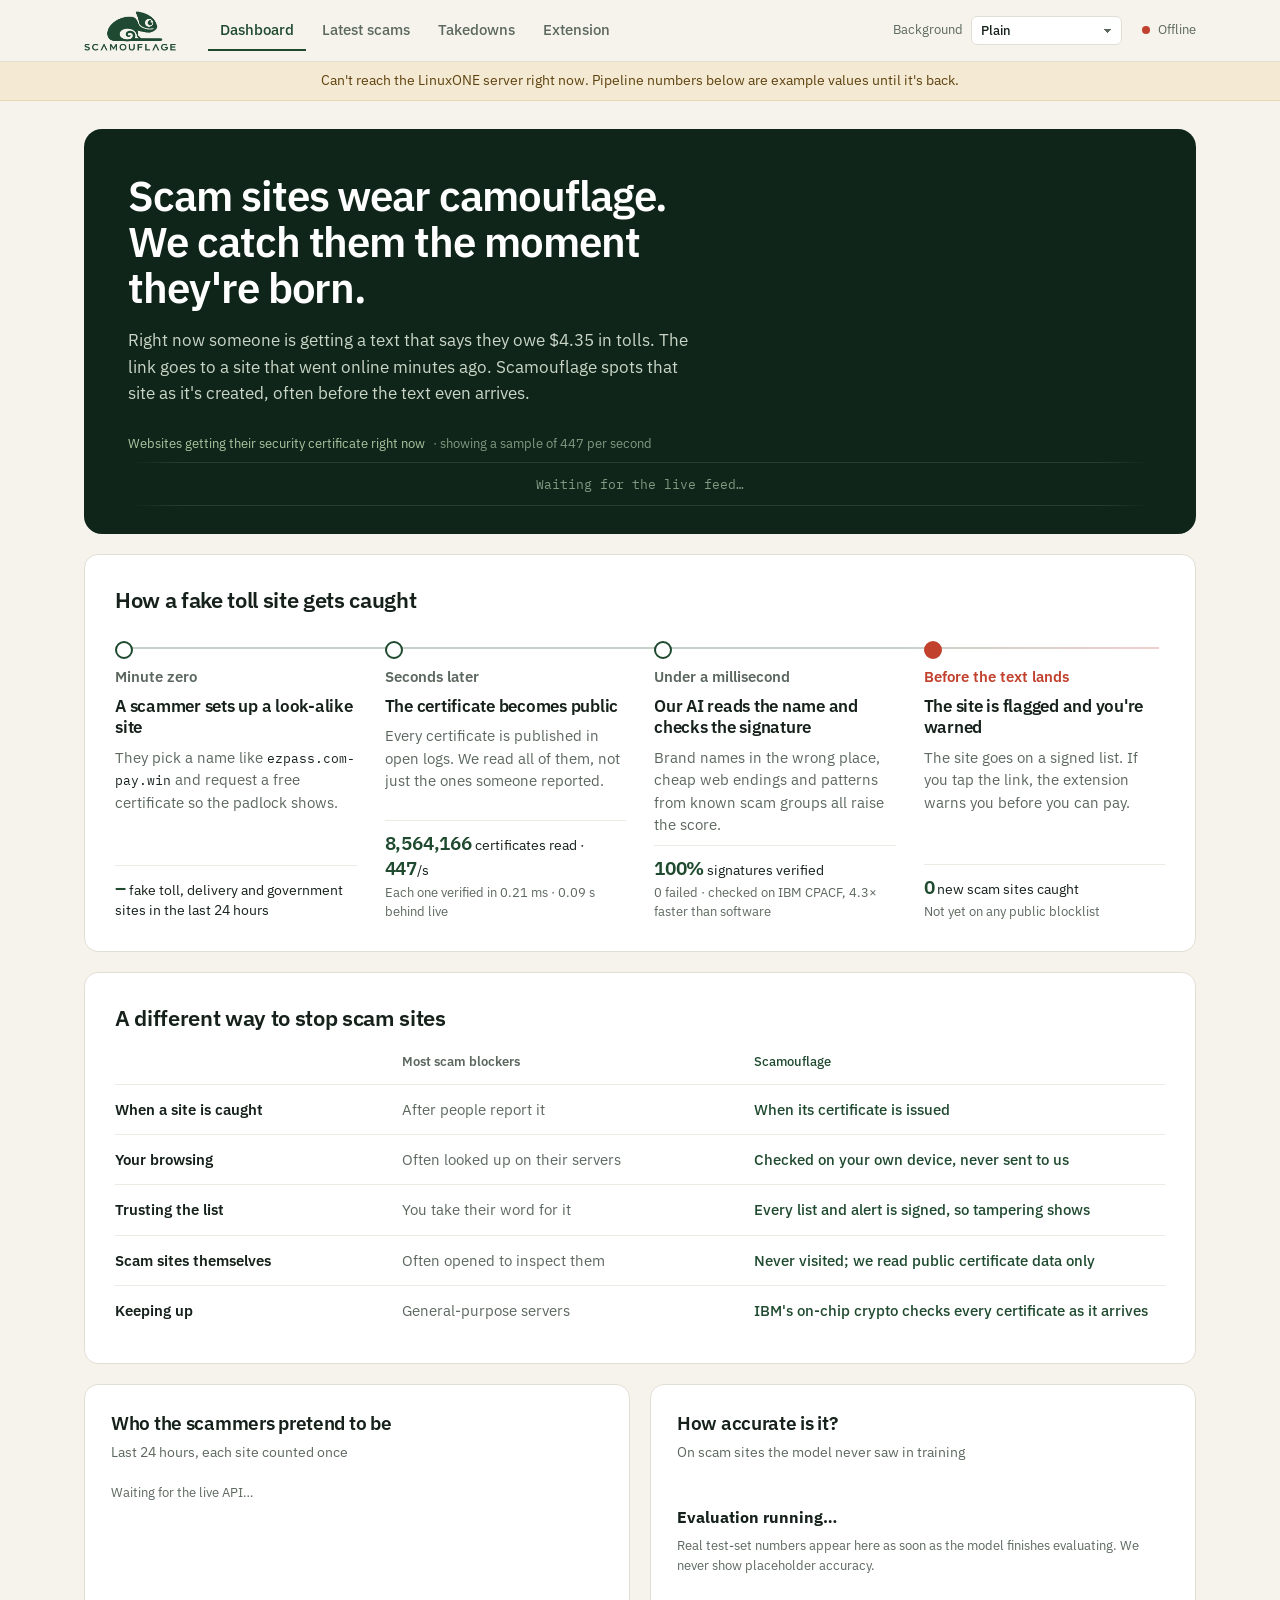
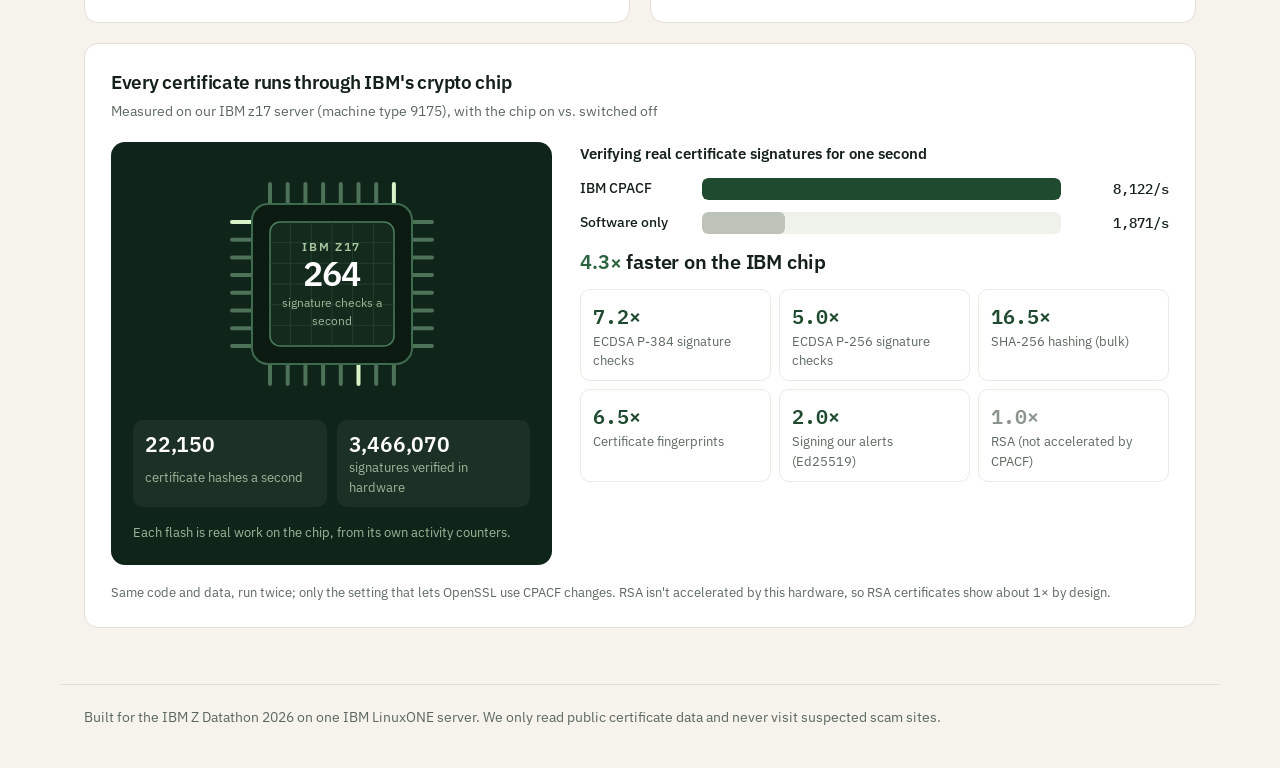
==== commit 4b4d6eb5: "Takedown: operator-only routes (loopback or token), alerted-hosts-only lookups, eligibility bar (>=0" ====
--- a/dashboard/index.html
+++ b/dashboard/index.html
@@ -24,6 +24,7 @@
     <nav class="tabs" role="tablist" aria-label="Sections">
       <button class="tab-btn" data-tab="dashboard" role="tab">Dashboard</button>
       <button class="tab-btn" data-tab="catches" role="tab">Latest scams</button>
+      <button class="tab-btn" data-tab="takedowns" role="tab">Takedowns</button>
       <button class="tab-btn" data-tab="extension" role="tab">Extension</button>
     </nav>
     <div class="topbar-right">
@@ -252,6 +253,55 @@
     <p class="empty" id="catch-empty" hidden>Loading…</p>
   </section>
 
+  <!-- ============ TAKEDOWNS ============ -->
+  <section class="tab-panel" id="panel-takedowns" hidden>
+    <div class="section-head">
+      <div>
+        <h2>Takedowns</h2>
+        <p>Detection is step one. Every flagged site has a registrar, and every registrar has an abuse desk that must act on phishing reports. Scamouflage looks up that mailbox over RDAP, writes the report from the evidence it already has, and lets you send it in one click.</p>
+      </div>
+      <button id="td-refresh" class="btn btn-ghost" type="button">↻ Refresh</button>
+    </div>
+
+    <div class="td-status card" id="td-status">
+      <div class="td-status-row">
+        <span class="dot" id="td-dot"></span>
+        <strong id="td-mode">Checking the server…</strong>
+      </div>
+      <p class="card-sub" id="td-mode-sub"></p>
+    </div>
+
+    <div class="grid-2 td-how">
+      <div class="card">
+        <div class="card-head"><h2>How a report is built</h2></div>
+        <ol class="td-steps">
+          <li><strong>Find the abuse desk.</strong> The registrar's abuse mailbox comes from the domain's RDAP record (ICANN requires gTLD registrars to publish it). Only rdap.org is contacted, never the scam site.</li>
+          <li><strong>Assemble the evidence.</strong> Registered domain, registrar and IANA id, registration date, certificate SHA-256, issuer, CT log, first-seen time, crt.sh and RDAP links, the model's reasons and score.</li>
+          <li><strong>Attach proof.</strong> The Ed25519-signed alert goes along as JSON with a link to our public key, so the registrar can check nothing was edited.</li>
+          <li><strong>You decide.</strong> Preview the text, add a note, then copy it, open it in your mail app, or send it from the server. Nothing is sent without a click, and only operators on the VM can click: the public address can read everything but trigger nothing.</li>
+          <li><strong>High bar.</strong> Only alerts at or above the extension's blocklist threshold whose registration RDAP confirmed (or that are already on a public scam list) get a button. A false positive is never reported in our name.</li>
+        </ol>
+      </div>
+      <div class="card">
+        <div class="card-head"><h2>Where to find the button</h2></div>
+        <p class="td-copy">Open <a href="#catches">Latest scams</a>. Every row ends with <span class="btn btn-ghost btn-sm td-sample">Report to registrar</span>. After a report goes out the row shows when and to whom it was sent, and the same domain is not reported twice in a day.</p>
+        <p class="td-copy">What a registrar can do: put the domain on <span class="mono">clientHold</span> or <span class="mono">serverHold</span>, which stops it resolving within minutes to hours. That is faster than waiting for browser blocklists to catch up.</p>
+      </div>
+    </div>
+
+    <section class="catch-group">
+      <h3>Reports sent <span class="group-count" id="td-count">0</span></h3>
+      <p class="card-sub">Every hand-off to a mail client and every server send, newest first.</p>
+      <div class="td-table-wrap">
+        <table class="td-table" id="td-table">
+          <thead><tr><th>When</th><th>Domain</th><th>Registrar</th><th>Sent to</th><th>How</th></tr></thead>
+          <tbody id="td-rows"></tbody>
+        </table>
+      </div>
+      <p class="empty" id="td-empty" hidden></p>
+    </section>
+  </section>
+
   <!-- Abuse report preview (opened from a "Report to registrar" button) -->
   <div class="modal-backdrop" id="report-modal" hidden>
     <div class="modal" role="dialog" aria-modal="true" aria-labelledby="rm-title">
--- a/dashboard/style.css
+++ b/dashboard/style.css
@@ -398,6 +398,24 @@
   background: var(--mist); border-radius: var(--r-sm); padding: 4px 10px;
 }
 .reported-badge::before { content: "✓ "; }
+.not-eligible { font-size: 13px; color: var(--faint); }
+.td-status { padding: 18px 22px; margin-bottom: 20px; }
+.td-status-row { display: flex; align-items: center; gap: 10px; font-size: 16px; }
+.td-status .dot.on { background: var(--ok); } .td-status .dot.warn { background: var(--warn); } .td-status .dot.off { background: var(--risk); }
+.td-status .card-sub { margin-top: 6px; }
+.td-how { margin: 0 0 28px; }
+.td-steps { margin: 0; padding-left: 20px; display: grid; gap: 10px; font-size: 14.5px; color: var(--muted); }
+.td-steps strong { color: var(--ink); }
+.td-copy { font-size: 14.5px; color: var(--muted); }
+.td-copy + .td-copy { margin-top: 12px; }
+.td-sample { pointer-events: none; vertical-align: middle; margin: 0 2px; }
+.td-table-wrap { background: var(--surface); border: 1px solid var(--line); border-radius: var(--r-lg); overflow: auto; }
+.td-table { width: 100%; border-collapse: collapse; font-size: 14px; }
+.td-table th { text-align: left; font-weight: 500; color: var(--muted); font-size: 12.5px; padding: 12px 16px; border-bottom: 1px solid var(--line); }
+.td-table td { padding: 12px 16px; border-bottom: 1px solid var(--line-soft); vertical-align: top; overflow-wrap: anywhere; }
+.td-table tr:last-child td { border-bottom: 0; }
+.td-table tr.failed td:last-child { color: var(--risk); }
+.td-table td.mono { font-size: 13px; }
 body.modal-open { overflow: hidden; }
 .modal-backdrop {
   position: fixed; inset: 0; z-index: 50;
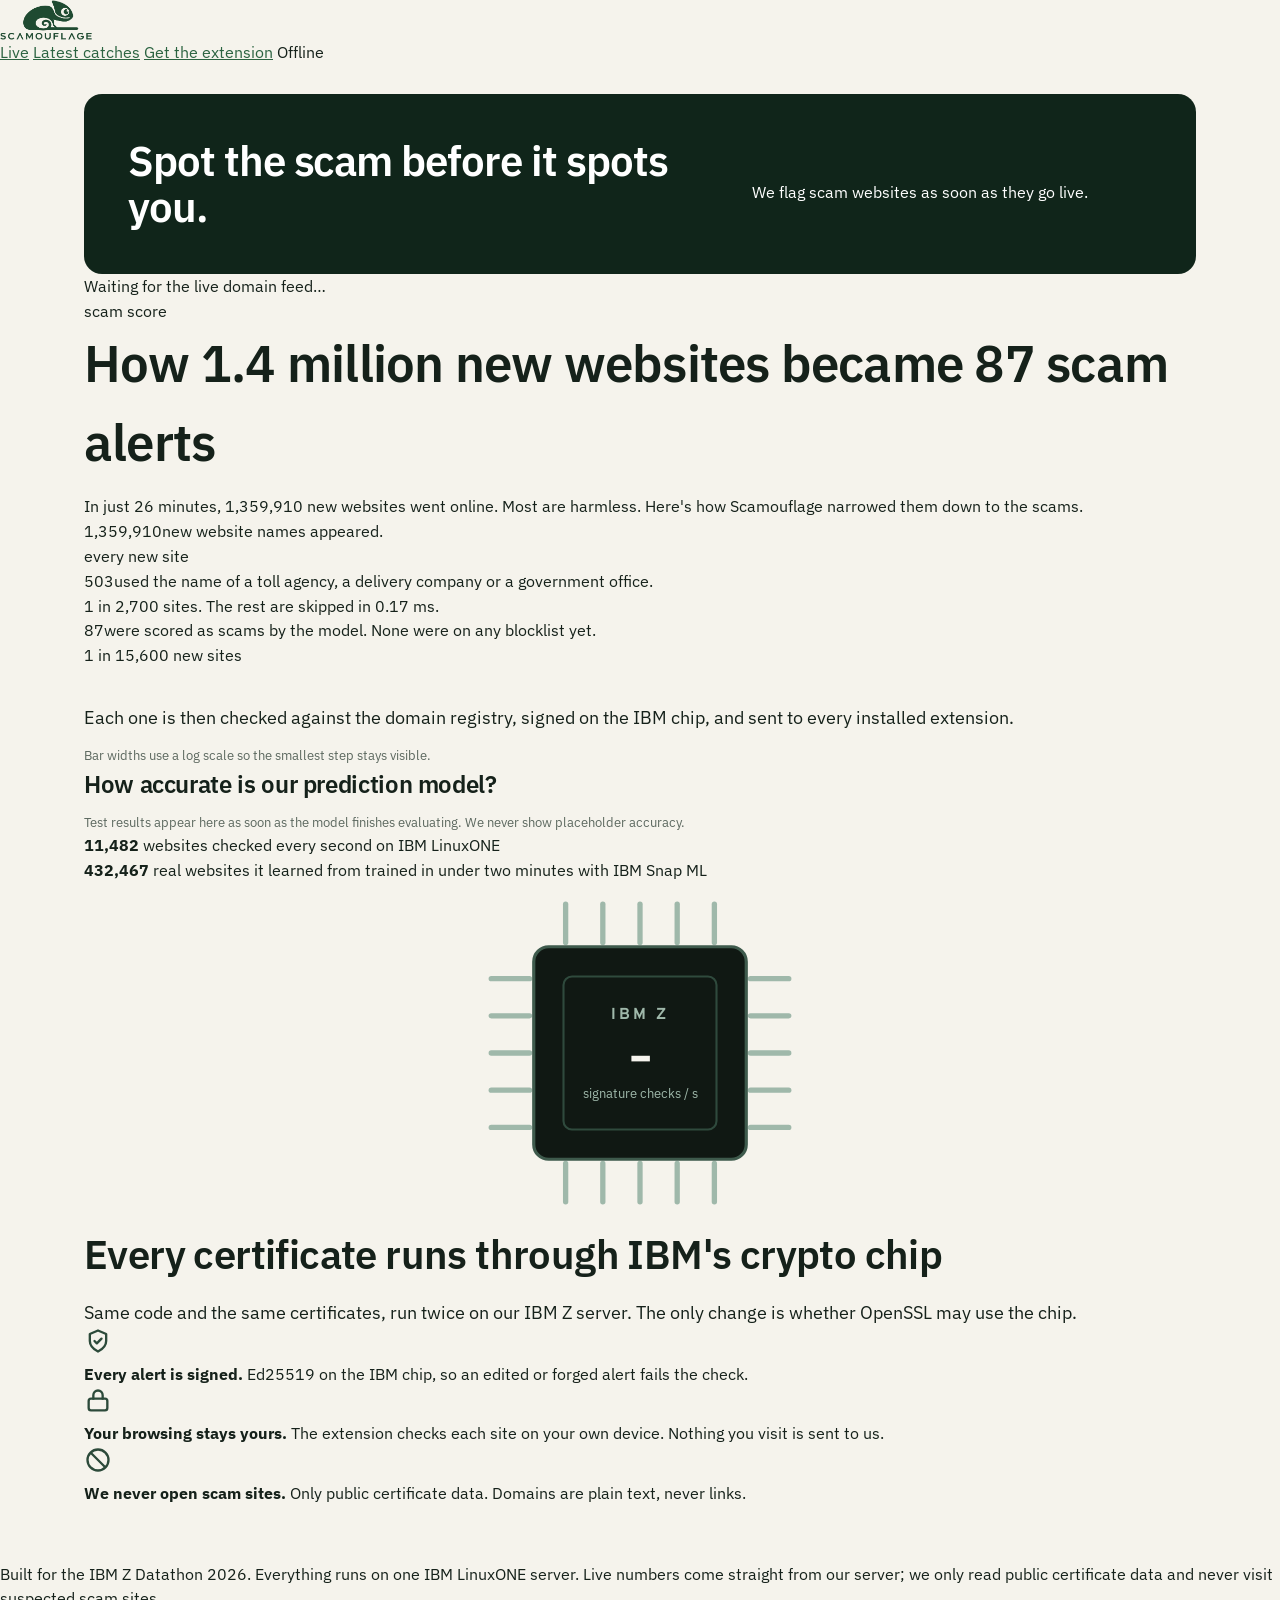
==== commit 29639884: "Website: "Download the extension (.zip)" button on Get the extension Downloads the latest main branc" ====
--- a/dashboard/index.html
+++ b/dashboard/index.html
@@ -2,379 +2,229 @@
 <html lang="en">
 <head>
   <meta charset="utf-8">
-  <meta name="viewport" content="width=device-width, initial-scale=1">
+  <meta name="viewport" content="width=device-width, initial-scale=1, viewport-fit=cover">
   <title>Scamouflage · Live scam-site detection</title>
   <link rel="preconnect" href="https://fonts.googleapis.com">
   <link rel="preconnect" href="https://fonts.gstatic.com" crossorigin>
-  <link href="https://fonts.googleapis.com/css2?family=IBM+Plex+Mono:wght@400;500;600&family=IBM+Plex+Sans:wght@400;500;600;700&display=swap" rel="stylesheet">
+  <link rel="stylesheet" href="https://fonts.googleapis.com/css2?family=Overpass:wght@600;700;800&family=IBM+Plex+Sans:wght@400;500;600&family=IBM+Plex+Mono:wght@500;600&display=swap">
   <link rel="stylesheet" href="style.css">
 </head>
 <body>
 
-<canvas id="wallpaper" class="wallpaper" aria-hidden="true"></canvas>
-<video id="wallpaper-video" class="wallpaper-video" muted loop playsinline aria-hidden="true"></video>
-<div class="wallpaper-scrim" aria-hidden="true"></div>
-
-<header class="topbar">
-  <div class="topbar-inner">
+<header class="top">
+  <div class="wrap">
     <a class="brand" href="#dashboard" aria-label="Scamouflage home">
-      <img src="logo.png" alt="Scamouflage" class="brand-logo" onerror="this.style.display='none'; this.nextElementSibling.hidden=false;">
-      <span class="brand-word" hidden>SCAMOUFLAGE</span>
+      <img class="brand-logo" src="logo.png" alt="Scamouflage" width="106" height="46">
     </a>
-    <nav class="tabs" role="tablist" aria-label="Sections">
-      <button class="tab-btn" data-tab="dashboard" role="tab">Dashboard</button>
-      <button class="tab-btn" data-tab="catches" role="tab">Latest scams</button>
-      <button class="tab-btn" data-tab="takedowns" role="tab">Takedowns</button>
-      <button class="tab-btn" data-tab="extension" role="tab">Extension</button>
+    <nav class="tabs" aria-label="Pages">
+      <a href="#dashboard" data-tab="dashboard">Live</a>
+      <a href="#catches" data-tab="catches">Latest catches</a>
+      <a href="#extension" data-tab="extension">Get the extension</a>
+      <span class="live" id="status" title="Connection to the LinuxONE server"><i></i><span id="status-text">Connecting…</span></span>
     </nav>
-    <div class="topbar-right">
-      <label class="wp-picker">
-        <span>Background</span>
-        <select id="wallpaper-select">
-          <option value="off">Plain</option>
-          <option value="forest">Forest (live)</option>
-          <option value="city">City at night (live)</option>
-          <option value="abstract">Abstract light (live)</option>
-          <option value="constellation">Constellation</option>
-        </select>
-      </label>
-      <div class="status" id="status" title="Connection to the LinuxONE server">
-        <span class="dot"></span><span id="status-text">Connecting…</span>
-      </div>
-    </div>
   </div>
 </header>
 
-<div class="offline-banner" id="offline-banner" role="status" hidden>
-  Can't reach the LinuxONE server right now. Pipeline numbers below are example values until it's back.
+<main>
+<!-- ============ LIVE ============ -->
+<div id="panel-dashboard" data-page="dashboard">
+  <div class="wrap hero">
+    <h1>Spot the scam before it spots you.</h1>
+    <p class="lead">We flag scam websites as soon as they go live.</p>
+  </div>
+
+  <section class="stream" aria-label="Live certificate stream">
+    <div class="row r1" id="r1" aria-hidden="true"></div>
+    <div class="row r2" id="r2" aria-hidden="true"></div>
+    <div class="row r3" id="r3" aria-hidden="true"></div>
+    <p class="stream-wait" id="stream-wait">Waiting for the live domain feed…</p>
+    <span class="demo-note stream-demo" id="stream-demo" hidden>Demo replay</span>
+    <div class="catch" id="catch" aria-live="polite">
+      <div class="sign">
+        <div class="sign-text">
+          <small id="catchWhen"></small>
+          <span class="domain" id="catchDomain"></span>
+          <em id="catchWhy"></em>
+        </div>
+        <div class="score"><b id="catchScore"></b><span>scam score</span></div>
+      </div>
+    </div>
+  </section>
+  <div class="wrap stream-caption">
+    <span data-stat hidden><b class="num" id="cps">–</b> new certificates a second</span>
+    <span data-stat hidden>checked in <b class="num"><span id="verifyMs">–</span> ms</b> each</span>
+    <span data-stat hidden><b class="num" id="certTotal">–</b> checked since we started</span>
+    <span data-stat hidden><b class="num" id="newTotal" style="color:var(--rust)">–</b> new scam sites caught</span>
+  </div>
+
+  <section class="wrap" aria-labelledby="funnel-h">
+    <h2 id="funnel-h" style="font-size:clamp(32px,4vw,52px)">How 1.4 million new websites became 87 scam alerts</h2>
+    <p class="lead" style="margin-top:12px">In just 26 minutes, 1,359,910 new websites went online. Most are harmless. Here's how Scamouflage narrowed them down to the scams.</p>
+    <div class="funnel" id="funnel">
+      <div class="step">
+        <div class="head"><span class="big num" data-count="1359910">1,359,910</span><span>new website names appeared.</span></div>
+        <div class="fbar" style="width:100%;background:#8A9A8F"></div>
+        <span class="ratio">every new site</span>
+      </div>
+      <div class="step">
+        <div class="head"><span class="big num" data-count="503">503</span><span>used the name of a toll agency, a delivery company or a government office.</span></div>
+        <div class="fbar" style="width:46%;background:var(--ink)"></div>
+        <span class="ratio">1 in 2,700 sites. The rest are skipped in 0.17 ms.</span>
+      </div>
+      <div class="step">
+        <div class="head"><span class="big num" data-count="87" style="color:var(--rust)">87</span><span>were scored as scams by the model. None were on any blocklist yet.</span></div>
+        <div class="fbar" style="width:14%;min-width:64px;background:var(--rust)"></div>
+        <span class="ratio">1 in 15,600 new sites</span>
+      </div>
+    </div>
+    <p class="lead" style="font-size:18px;margin-top:36px">Each one is then checked against the domain registry, signed on the IBM chip, and sent to every installed extension.</p>
+    <p class="fine" style="margin-top:14px">Bar widths use a log scale so the smallest step stays visible.</p>
+  </section>
+
+  <div class="wrap"><div class="lane" aria-hidden="true"></div></div>
+
+  <section class="results" id="report" aria-labelledby="acc-h">
+    <div class="wrap">
+      <h2 id="acc-h">How accurate is our prediction model?</h2>
+      <p class="lead" id="acc-lead" style="margin-top:10px" hidden></p>
+      <p class="fine" id="acc-pending" style="margin-top:10px" hidden>Test results appear here as soon as the model finishes evaluating. We never show placeholder accuracy.</p>
+
+      <div class="bento">
+        <div class="tile tile-hero" id="tile-recall" hidden>
+          <b class="tile-n"><span class="num" id="recallN"></span><small>%</small></b>
+          <span class="tile-l">of fake toll, delivery and government sites caught</span>
+          <span class="tile-s" id="recallSub" hidden></span>
+        </div>
+        <div class="tile" id="tile-prec" hidden>
+          <b class="tile-n"><span class="num" id="precN"></span><small>%</small></b>
+          <span class="tile-l">of its warnings are real scams</span>
+          <span class="tile-s" id="precSub" hidden></span>
+        </div>
+        <div class="tile" id="tile-fa" hidden>
+          <b class="tile-n"><small class="tile-pre">1 in </small><span class="num" id="faN"></span></b>
+          <span class="tile-l">real websites wrongly flagged</span>
+          <span class="tile-s" id="faSub" hidden></span>
+        </div>
+        <div class="tile">
+          <b class="tile-n"><span class="num" data-count="11485">11,485</span></b>
+          <span class="tile-l">websites checked every second</span>
+          <span class="tile-s">on IBM LinuxONE</span>
+        </div>
+        <div class="tile">
+          <b class="tile-n"><span class="num" data-count="432589">432,589</span></b>
+          <span class="tile-l">real websites it learned from</span>
+          <span class="tile-s">trained in under two minutes with IBM Snap ML</span>
+        </div>
+      </div>
+
+      <div class="bento bento-extra" id="lead-tiles" hidden>
+        <div class="tile" id="tile-lead-days" hidden>
+          <b class="tile-n"><span class="num" id="leadDaysN"></span><small id="leadDaysUnit"></small></b>
+          <span class="tile-l">head start on public blocklists</span>
+          <span class="tile-s" id="leadDaysSub"></span>
+        </div>
+        <div class="tile" id="tile-lead-share" hidden>
+          <b class="tile-n"><span class="num" id="leadShareN"></span><small>%</small></b>
+          <span class="tile-l">caught before any public feed</span>
+          <span class="tile-s">of our catches that a feed listed later</span>
+        </div>
+      </div>
+    </div>
+  </section>
+
+  <section class="ibm" aria-labelledby="ibm-h">
+    <div class="wrap split" style="align-items:center">
+      <div style="flex:1 1 340px;display:flex;justify-content:center">
+        <svg viewBox="0 0 320 320" width="340" style="max-width:100%" role="img" aria-label="IBM chip, pins pulsing with live signature checks">
+          <g stroke="#9FB8AA" stroke-width="5" stroke-linecap="round" id="pins"></g>
+          <rect x="60" y="60" width="200" height="200" rx="14" fill="#101813" stroke="#3E5A4C" stroke-width="3"/>
+          <rect x="88" y="88" width="144" height="144" rx="8" fill="none" stroke="#2F4A3D" stroke-width="2"/>
+          <text x="160" y="128" text-anchor="middle" fill="#9FB8AA" font-family="Overpass, sans-serif" font-weight="700" font-size="15" letter-spacing="3" id="chipName">IBM Z</text>
+          <text x="160" y="178" text-anchor="middle" fill="#F6F4EE" font-family="Overpass, sans-serif" font-weight="800" font-size="44" id="chipRate">–</text>
+          <text x="160" y="202" text-anchor="middle" fill="#9FB8AA" font-family="IBM Plex Sans, sans-serif" font-size="12">signature checks / s</text>
+        </svg>
+      </div>
+      <div style="flex:1.3 1 460px">
+        <h2 id="ibm-h" style="font-size:40px">Every certificate runs through IBM's crypto chip</h2>
+        <p class="lead" style="margin-top:14px;font-size:18px">Same code and the same certificates, run twice on <span id="ibm-machine">our IBM Z server</span>. The only change is whether OpenSSL may use the chip.</p>
+        <div class="race" id="race" hidden>
+          <div><div class="label"><span>With the IBM chip</span><b class="num" id="raceOnN"></b></div><div class="lane-bg"><i class="road" id="raceOn" style="background:var(--sage);height:100%;margin:0"></i></div></div>
+          <div><div class="label"><span>Software only</span><b class="num" id="raceOffN"></b></div><div class="lane-bg"><i class="road" id="raceOff" style="background:#7C878C;height:100%;margin:0;animation-delay:.2s"></i></div></div>
+        </div>
+        <h3 id="raceX" hidden></h3>
+        <div class="speedups" id="speedups" hidden></div>
+      </div>
+    </div>
+  </section>
+
+  <section class="wrap trust" aria-label="How we protect you">
+    <div><svg width="28" height="28" viewBox="0 0 24 24" fill="none" stroke="#2C4A3A" stroke-width="2" stroke-linecap="round" stroke-linejoin="round" aria-hidden="true"><path d="M12 3l7 3v6c0 4-3 7-7 9-4-2-7-5-7-9V6z"/><path d="M9 12l2 2 4-4"/></svg><p><b>Every alert is signed.</b> Ed25519 on the IBM chip, so an edited or forged alert fails the check.</p></div>
+    <div><svg width="28" height="28" viewBox="0 0 24 24" fill="none" stroke="#2C4A3A" stroke-width="2" stroke-linecap="round" stroke-linejoin="round" aria-hidden="true"><rect x="4" y="10" width="16" height="10" rx="2"/><path d="M8 10V7a4 4 0 0 1 8 0v3"/></svg><p><b>Your browsing stays yours.</b> The extension checks each site on your own device. Nothing you visit is sent to us.</p></div>
+    <div><svg width="28" height="28" viewBox="0 0 24 24" fill="none" stroke="#2C4A3A" stroke-width="2" stroke-linecap="round" stroke-linejoin="round" aria-hidden="true"><circle cx="12" cy="12" r="9"/><path d="M6 6l12 12"/></svg><p><b>We never open scam sites.</b> Only public certificate data. Domains are plain text, never links.</p></div>
+  </section>
 </div>
 
-<main>
-
-  <!-- ============ DASHBOARD ============ -->
-  <section class="tab-panel" id="panel-dashboard">
-
-    <section class="hero">
-      <div class="hero-copy">
-        <h1>Scam sites wear camouflage. We catch them the moment they're born.</h1>
-        <p class="lede">Right now someone is getting a text that says they owe $4.35 in tolls. The link goes to a site that went online minutes ago. Scamouflage spots that site as it's created, often before the text even arrives.</p>
-      </div>
-
-      <article class="catch-card" id="catch-card" hidden aria-live="polite">
-        <p class="cc-kicker"><span id="cc-label">Just caught</span> <span class="cc-time" id="cc-time"></span> <span class="tag tag-demo" id="cc-demo" hidden>Demo replay</span></p>
-        <h2 class="cc-headline" id="cc-headline">A likely scam site</h2>
-        <p class="cc-domain" id="cc-domain"></p>
-        <div class="cc-score">
-          <span class="cc-score-num" id="cc-score">–</span><span class="cc-score-of">/ 100</span>
-          <div class="cc-score-bar"><i id="cc-score-fill"></i></div>
-        </div>
-        <ul class="cc-reasons" id="cc-reasons"></ul>
-        <p class="cc-foot">
-          <span><span id="cc-stage"></span><span class="cc-seal" id="cc-seal" hidden> · signed on IBM CPACF</span></span>
-          <a id="cc-crtsh" href="#" target="_blank" rel="noopener noreferrer">See the certificate ↗</a>
-        </p>
-      </article>
-
-      <section class="firehose" aria-label="Live certificate stream">
-        <p class="fh-head">
-          <span>Websites getting their security certificate right now</span>
-          <span class="fh-rate" id="fh-rate"></span>
-          <span class="tag tag-demo" id="fh-demo" hidden>Demo replay</span>
-        </p>
-        <div class="fh-strip" id="fh-strip" aria-hidden="true">
-          <div class="fh-track" id="fh-track"></div>
-          <p class="fh-wait" id="fh-wait">Waiting for the live feed…</p>
-        </div>
-      </section>
-    </section>
-
-    <!-- The story, with live numbers in each step -->
-    <section class="story card" aria-labelledby="story-title">
-      <h2 id="story-title">How a fake toll site gets caught</h2>
-      <ol class="story-steps">
-        <li>
-          <p class="story-when">Minute zero</p>
-          <h3>A scammer sets up a look-alike site</h3>
-          <p>They pick a name like <span class="mono">ezpass.com-pay.win</span> and request a free certificate so the padlock shows.</p>
-          <p class="story-live"><strong id="story-24h">–</strong> fake toll, delivery and government sites in the last 24 hours</p>
-        </li>
-        <li>
-          <p class="story-when">Seconds later</p>
-          <h3>The certificate becomes public</h3>
-          <p>Every certificate is published in open logs. We read all of them, not just the ones someone reported.</p>
-          <p class="story-live"><strong id="stat-checked">–</strong> certificates read · <strong id="stat-rate">–</strong>/s <span class="story-sub" id="stat-rate-sub"></span></p>
-        </li>
-        <li>
-          <p class="story-when">Under a millisecond</p>
-          <h3>Our AI reads the name and checks the signature</h3>
-          <p>Brand names in the wrong place, cheap web endings and patterns from known scam groups all raise the score.</p>
-          <p class="story-live"><strong id="stat-hw">–</strong> signatures verified <span class="story-sub" id="stat-hw-sub"></span></p>
-        </li>
-        <li>
-          <p class="story-when">Before the text lands</p>
-          <h3>The site is flagged and you're warned</h3>
-          <p>The site goes on a signed list. If you tap the link, the extension warns you before you can pay.</p>
-          <p class="story-live"><strong class="hot" id="stat-new">–</strong> new scam sites caught <span class="story-sub" id="stat-known"></span></p>
-        </li>
+<!-- ============ LATEST CATCHES ============ -->
+<div id="panel-catches" data-page="catches" hidden>
+  <section class="wrap catches-layout">
+    <div class="catches-intro">
+      <h1>The 15 newest scam sites</h1>
+      <p class="lead" style="margin-top:18px;font-size:18px;max-width:36ch">Fake toll, delivery and government sites, newest first. Tap one to see why it was flagged. We never open these sites, so you never have to.</p>
+      <button class="btn btn-line" id="refresh-btn" type="button" style="margin-top:24px">Check for new ones</button>
+      <p class="fine" style="margin-top:24px;line-height:1.7">Score 90 to 100: almost certainly a scam.<br>75 to 89: very suspicious.</p>
+    </div>
+    <div class="roll">
+      <div class="perf" aria-hidden="true"></div>
+      <div class="paper">
+        <div id="group-new" hidden>
+          <div class="roll-head"><b>New catches</b><span>not on any blocklist when we flagged them</span></div>
+          <div id="list"></div>
+        </div>
+        <div id="group-known" hidden>
+          <div class="roll-head" style="margin-top:18px"><b>Already known</b><span>on a blocklist before we saw the certificate</span></div>
+          <div id="known"></div>
+        </div>
+        <p class="roll-empty" id="catch-empty">Loading…</p>
+        <p class="fine" style="margin-top:20px">Each alert is signed on IBM's crypto chip. Domains are plain text, never links.</p>
+      </div>
+    </div>
+  </section>
+</div>
+
+<!-- ============ EXTENSION ============ -->
+<div id="panel-extension" data-page="extension" hidden>
+  <section class="wrap ext">
+    <div style="flex:1 1 360px">
+      <h1>Stop before you pay a fake toll.</h1>
+      <p class="lead" style="margin-top:20px">Tap a link in a "you owe a toll" text and Scamouflage steps in with a full-page warning, before the payment form loads.</p>
+      <a id="install-btn" class="btn btn-solid" href="#" rel="noopener" style="margin-top:26px" hidden>Download the extension (.zip)</a>
+      <ol id="install-steps">
+        <li>Download the zip above and unzip it.</li>
+        <li>Open <code>chrome://extensions</code> and turn on <b>Developer mode</b> (top right).</li>
+        <li>Click <b>Load unpacked</b> and choose the <code>extension</code> folder inside <code>Scamouflage-main</code>.</li>
+        <li>Pin Scamouflage to your toolbar. You're protected.</li>
       </ol>
-    </section>
-
-    <!-- How this differs from the usual approach, in plain words -->
-    <section class="compare-approach card" aria-labelledby="approach-title">
-      <h2 id="approach-title">A different way to stop scam sites</h2>
-      <div class="approach-table" role="table">
-        <div class="approach-row approach-head" role="row">
-          <span role="columnheader"></span>
-          <span role="columnheader">Most scam blockers</span>
-          <span role="columnheader">Scamouflage</span>
-        </div>
-        <div class="approach-row" role="row">
-          <span role="rowheader">When a site is caught</span>
-          <span role="cell">After people report it</span>
-          <span role="cell">When its certificate is issued</span>
-        </div>
-        <div class="approach-row" role="row">
-          <span role="rowheader">Your browsing</span>
-          <span role="cell">Often looked up on their servers</span>
-          <span role="cell">Checked on your own device, never sent to us</span>
-        </div>
-        <div class="approach-row" role="row">
-          <span role="rowheader">Trusting the list</span>
-          <span role="cell">You take their word for it</span>
-          <span role="cell">Every list and alert is signed, so tampering shows</span>
-        </div>
-        <div class="approach-row" role="row">
-          <span role="rowheader">Scam sites themselves</span>
-          <span role="cell">Often opened to inspect them</span>
-          <span role="cell">Never visited; we read public certificate data only</span>
-        </div>
-        <div class="approach-row" role="row">
-          <span role="rowheader">Keeping up</span>
-          <span role="cell">General-purpose servers</span>
-          <span role="cell">IBM's on-chip crypto checks every certificate as it arrives</span>
-        </div>
-      </div>
-    </section>
-
-    <div class="grid-2">
-      <article class="card">
-        <header class="card-head">
-          <h2>Who the scammers pretend to be</h2>
-          <p class="card-sub">Last 24 hours, each site counted once</p>
-        </header>
-        <div id="breakdown" class="breakdown"></div>
-      </article>
-
-      <article class="card">
-        <header class="card-head">
-          <h2>How accurate is it?</h2>
-          <p class="card-sub">On scam sites the model never saw in training</p>
-        </header>
-        <div id="metrics"></div>
-      </article>
-    </div>
-
-    <article class="card ibm">
-      <header class="card-head">
-        <h2>Every certificate runs through IBM's crypto chip</h2>
-        <p class="card-sub" id="bench-machine">Measured on our server</p>
-      </header>
-
-      <div class="ibm-grid">
-        <div class="chip-panel">
-          <div class="chip-wrap">
-            <svg class="chip-svg" viewBox="0 0 240 240" aria-hidden="true">
-              <g class="pins"></g>
-              <rect x="40" y="40" width="160" height="160" rx="16" class="chip-body"/>
-              <rect x="58" y="58" width="124" height="124" rx="10" class="chip-die"/>
-              <g class="chip-grid"></g>
-              <rect x="58" y="58" width="124" height="124" rx="10" class="chip-glow"/>
-            </svg>
-            <div class="chip-label">
-              <div class="chip-name" id="chip-name">IBM Z</div>
-              <div class="chip-live" id="cpacf-verify">–</div>
-              <div class="chip-unit">signature checks a second</div>
-            </div>
-          </div>
-          <div class="chip-counters">
-            <div><span class="chip-num" id="cpacf-sha">–</span><span>certificate hashes a second</span></div>
-            <div><span class="chip-num" id="cpacf-total">–</span><span>signatures verified in hardware</span></div>
-          </div>
-          <p class="chip-foot">Each flash is real work on the chip, from its own activity counters.</p>
-        </div>
-
-        <div class="compare">
-          <p class="compare-title">Verifying real certificate signatures for one second</p>
-          <div class="lane">
-            <span class="lane-name">IBM CPACF</span>
-            <div class="lane-track"><div class="lane-fill on" id="race-on"></div></div>
-            <span class="lane-num" id="race-on-num">–</span>
-          </div>
-          <div class="lane">
-            <span class="lane-name">Software only</span>
-            <div class="lane-track"><div class="lane-fill off" id="race-off"></div></div>
-            <span class="lane-num" id="race-off-num">–</span>
-          </div>
-          <p class="compare-result"><span id="race-x">–</span> faster on the IBM chip</p>
-          <div class="speed-list" id="speed-list"></div>
-        </div>
-      </div>
-
-      <p class="fine">Same code and data, run twice; only the setting that lets OpenSSL use CPACF changes. RSA isn't accelerated by this hardware, so RSA certificates show about 1× by design.</p>
-    </article>
-  </section>
-
-  <!-- ============ LATEST SCAMS ============ -->
-  <section class="tab-panel" id="panel-catches" hidden>
-    <div class="section-head">
-      <div>
-        <h2>Latest scams</h2>
-        <p>The 15 newest fake toll, delivery and government sites our AI flagged. Shown as plain text: we never open these sites, so you never have to.</p>
-      </div>
-      <button id="refresh-btn" class="btn btn-ghost" type="button">↻ Refresh</button>
-    </div>
-
-    <div class="legend">
-      <span class="legend-item"><i class="swatch high"></i>90–100 very likely a scam</span>
-      <span class="legend-item"><i class="swatch mid"></i>75–89 very suspicious</span>
-      <span class="legend-item"><i class="swatch low"></i>below 75 worth a look</span>
-    </div>
-
-    <section class="catch-group" id="group-new" hidden>
-      <h3>New catches <span class="group-count" id="count-new">0</span></h3>
-      <p class="card-sub">Not on any public scam list when we flagged them.</p>
-      <ol id="list-new" class="catch-list"></ol>
-    </section>
-    <section class="catch-group" id="group-known" hidden>
-      <h3>Known scams <span class="group-count" id="count-known">0</span></h3>
-      <p class="card-sub">Already on a public scam list when we saw the certificate.</p>
-      <ol id="list-known" class="catch-list"></ol>
-    </section>
-    <p class="empty" id="catch-empty" hidden>Loading…</p>
-  </section>
-
-  <!-- ============ TAKEDOWNS ============ -->
-  <section class="tab-panel" id="panel-takedowns" hidden>
-    <div class="section-head">
-      <div>
-        <h2>Takedowns</h2>
-        <p>Detection is step one. Every flagged site has a registrar, and every registrar has an abuse desk that must act on phishing reports. Scamouflage looks up that mailbox over RDAP, writes the report from the evidence it already has, and lets you send it in one click.</p>
-      </div>
-      <button id="td-refresh" class="btn btn-ghost" type="button">↻ Refresh</button>
-    </div>
-
-    <div class="td-status card" id="td-status">
-      <div class="td-status-row">
-        <span class="dot" id="td-dot"></span>
-        <strong id="td-mode">Checking the server…</strong>
-      </div>
-      <p class="card-sub" id="td-mode-sub"></p>
-    </div>
-
-    <div class="grid-2 td-how">
-      <div class="card">
-        <div class="card-head"><h2>How a report is built</h2></div>
-        <ol class="td-steps">
-          <li><strong>Find the abuse desk.</strong> The registrar's abuse mailbox comes from the domain's RDAP record (ICANN requires gTLD registrars to publish it). Only rdap.org is contacted, never the scam site.</li>
-          <li><strong>Assemble the evidence.</strong> Registered domain, registrar and IANA id, registration date, certificate SHA-256, issuer, CT log, first-seen time, crt.sh and RDAP links, the model's reasons and score.</li>
-          <li><strong>Attach proof.</strong> The Ed25519-signed alert goes along as JSON with a link to our public key, so the registrar can check nothing was edited.</li>
-          <li><strong>You decide.</strong> Preview the text, add a note, then copy it, open it in your mail app, or send it from the server. Nothing is sent without a click, and only operators on the VM can click: the public address can read everything but trigger nothing.</li>
-          <li><strong>High bar.</strong> Only alerts at or above the extension's blocklist threshold whose registration RDAP confirmed (or that are already on a public scam list) get a button. A false positive is never reported in our name.</li>
-        </ol>
-      </div>
-      <div class="card">
-        <div class="card-head"><h2>Where to find the button</h2></div>
-        <p class="td-copy">Open <a href="#catches">Latest scams</a>. Every row ends with <span class="btn btn-ghost btn-sm td-sample">Report to registrar</span>. After a report goes out the row shows when and to whom it was sent, and the same domain is not reported twice in a day.</p>
-        <p class="td-copy">What a registrar can do: put the domain on <span class="mono">clientHold</span> or <span class="mono">serverHold</span>, which stops it resolving within minutes to hours. That is faster than waiting for browser blocklists to catch up.</p>
-      </div>
-    </div>
-
-    <section class="catch-group">
-      <h3>Reports sent <span class="group-count" id="td-count">0</span></h3>
-      <p class="card-sub">Every hand-off to a mail client and every server send, newest first.</p>
-      <div class="td-table-wrap">
-        <table class="td-table" id="td-table">
-          <thead><tr><th>When</th><th>Domain</th><th>Registrar</th><th>Sent to</th><th>How</th></tr></thead>
-          <tbody id="td-rows"></tbody>
-        </table>
-      </div>
-      <p class="empty" id="td-empty" hidden></p>
-    </section>
-  </section>
-
-  <!-- Abuse report preview (opened from a "Report to registrar" button) -->
-  <div class="modal-backdrop" id="report-modal" hidden>
-    <div class="modal" role="dialog" aria-modal="true" aria-labelledby="rm-title">
-      <div class="modal-head">
-        <div>
-          <h2 id="rm-title">Report to registrar</h2>
-          <p class="card-sub" id="rm-sub">Looking up the registrar's abuse contact…</p>
-        </div>
-        <button class="modal-close" id="rm-close" type="button" aria-label="Close">×</button>
-      </div>
-      <div class="modal-body">
-        <p class="rm-note" id="rm-note" hidden></p>
-        <dl class="rm-fields">
-          <dt>To</dt><dd id="rm-to" class="mono">–</dd>
-          <dt>Registrar</dt><dd id="rm-registrar">–</dd>
-          <dt>Subject</dt><dd id="rm-subject">–</dd>
-        </dl>
-        <pre class="rm-body" id="rm-body" tabindex="0"></pre>
-        <label class="rm-noteline">
-          <span>Add a note (optional)</span>
-          <textarea id="rm-usernote" rows="2" maxlength="4000" placeholder="e.g. victims reached us via SMS on 17 Oct"></textarea>
-        </label>
-      </div>
-      <div class="modal-foot">
-        <span class="fine" id="rm-status"></span>
-        <div class="rm-actions">
-          <button class="btn btn-ghost" id="rm-copy" type="button">Copy text</button>
-          <a class="btn btn-ghost" id="rm-mailto" href="#" hidden>Open in mail app</a>
-          <button class="btn btn-primary" id="rm-send" type="button" hidden>Send from server</button>
-        </div>
-      </div>
-    </div>
-  </div>
-
-  <!-- ============ EXTENSION ============ -->
-  <section class="tab-panel" id="panel-extension" hidden>
-    <div class="ext-hero">
-      <div class="ext-copy">
-        <p class="eyebrow">Free Chrome extension</p>
-        <h2>Get warned before you pay a fake toll.</h2>
-        <p class="lede">Tap a link in a "you owe a toll" or "your package is held" text, and Scamouflage shows a full-page warning before you can pay, with the reasons the site looks fake. Every check happens on your own device.</p>
-        <div class="ext-btns">
-          <button id="howto-btn" class="btn btn-primary" type="button">How to install</button>
-          <a id="install-btn" class="btn btn-ghost" href="#" target="_blank" rel="noopener" hidden>Download the extension</a>
-        </div>
-      </div>
-
-      <figure class="ext-shot">
-        <img id="ext-shot-img" src="extension-screenshot.png" alt="The Scamouflage warning page" onerror="this.closest('figure').hidden = true;">
-        <figcaption>The warning page, shown before a flagged site can be used</figcaption>
-      </figure>
-    </div>
-
-    <article class="card install" id="install-steps">
-      <h3>Install it in Chrome</h3>
-      <ol class="install-list">
-        <li>Download the <code>extension</code> folder from our project.</li>
-        <li>Open <code>chrome://extensions</code> and turn on <strong>Developer mode</strong>.</li>
-        <li>Click <strong>Load unpacked</strong> and choose the <code>extension</code> folder.</li>
-        <li>Pin Scamouflage to your toolbar.</li>
-      </ol>
-      <p class="fine">The extension downloads a signed list every 30 minutes and rejects any list that's tampered with or older than the one it has. Demo mode flags a harmless local test page, so a demo never opens a real scam site.</p>
-    </article>
-  </section>
-
+      <p class="fine" style="margin-top:22px;max-width:46ch;font-size:15px">It checks each site on your own device against a signed list. Nothing you browse is sent anywhere.</p>
+    </div>
+    <div style="flex:1.2 1 500px">
+      <div class="browser">
+        <div class="bar"><span aria-hidden="true" style="display:flex;gap:6px"><i></i><i></i><i></i></span><span class="url">ezpass.com-pay-xk2.win</span></div>
+        <div class="warn">
+          <svg width="44" height="44" viewBox="0 0 24 24" fill="none" stroke="#FFF7F2" stroke-width="2" stroke-linecap="round" stroke-linejoin="round" aria-hidden="true"><path d="M12 3l9.5 17h-19z"/><path d="M12 10v4"/><circle cx="12" cy="17" r=".6" fill="#FFF7F2"/></svg>
+          <h2>This is not E-ZPass.</h2>
+          <p>This site was created a few hours ago and copies the E-ZPass name. Real toll agencies never ask you to pay through a link in a text.</p>
+          <div class="reasons">"ezpass" sits in front of a different website<br>Cheap .win address, common in scam texts<br>Same pattern as a known scam campaign</div>
+          <div class="actions"><button type="button">Take me back to safety</button><a href="#extension">I understand the risk, continue</a></div>
+        </div>
+      </div>
+      <p class="fine" style="margin-top:14px">Example of the warning page. Demo mode uses a harmless local test page, never a real scam site.</p>
+    </div>
+  </section>
+</div>
 </main>
 
-<footer class="footer">
-  <p>Built for the IBM Z Datathon 2026 on one IBM LinuxONE server. We only read public certificate data and never visit suspected scam sites.</p>
-  <a class="wallpaper-credit" id="wallpaper-credit" href="#" target="_blank" rel="noopener noreferrer" hidden></a>
-</footer>
-
-<script src="wallpaper.js"></script>
+<footer><div class="wrap">Built for the IBM Z Datathon 2026. Everything runs on one IBM LinuxONE server. Live numbers come straight from our server; we only read public certificate data and never visit suspected scam sites.</div></footer>
+
 <script src="app.js"></script>
 </body>
 </html>
